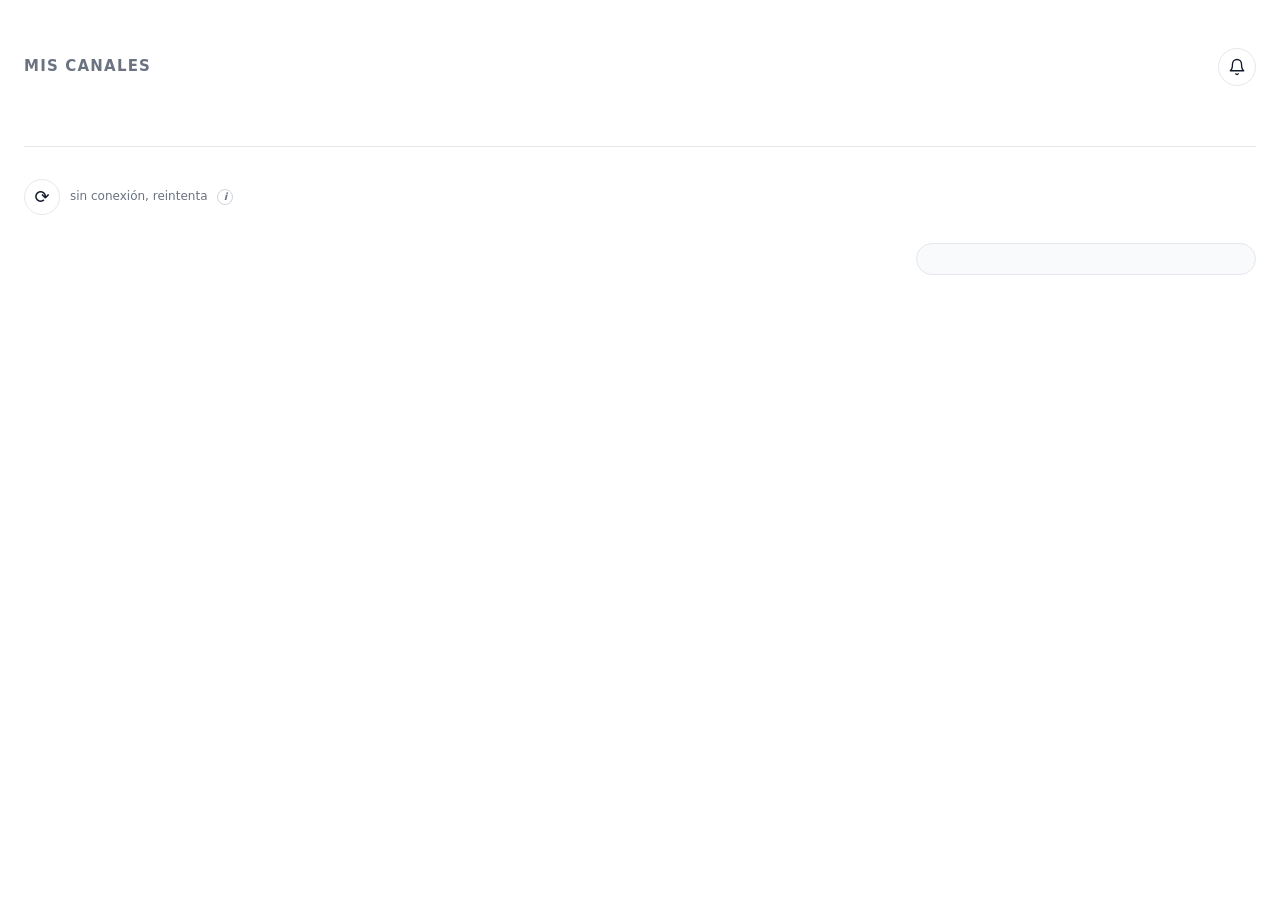
==== index.html @ dbea6546 "Panel: leaderboard sobrio; tablero de tareas, permisos y notificaciones (solo lectura) Co-Authored-B" ====
<!doctype html>
<html lang="es">
<head>
<meta charset="utf-8">
<meta name="viewport" content="width=device-width,initial-scale=1">
<title>Canales</title>
<style>
:root{--tx:#111827;--mu:#6b7280;--li:#e5e7eb;--up:#15803d;--dn:#b91c1c}
*{box-sizing:border-box}
body{margin:0;background:#fff;color:var(--tx);font:16px/1.45 system-ui,-apple-system,"Segoe UI",Roboto,sans-serif;-webkit-font-smoothing:antialiased}
main{max-width:1120px;margin:0 auto;padding:48px 24px 64px}
h1{font-size:15px;font-weight:600;letter-spacing:.08em;text-transform:uppercase;color:var(--mu);margin:0 0 28px}
.tot{display:grid;grid-template-columns:repeat(auto-fit,minmax(150px,1fr));gap:12px 32px;padding-bottom:32px;border-bottom:1px solid var(--li);margin-bottom:40px}
.tot b{display:block;font-size:40px;font-weight:700;letter-spacing:-.02em;line-height:1.1}
.tot span{font-size:13px;color:var(--mu)}
.grid{display:grid;grid-template-columns:repeat(auto-fit,minmax(320px,1fr));gap:24px}
.card{border:1px solid var(--li);border-radius:20px;padding:28px;border-top:4px solid var(--c)}
.head{display:flex;gap:16px;align-items:center;margin-bottom:6px}
.head img{width:64px;height:64px;border-radius:50%;object-fit:cover;background:#f3f4f6;flex:none}
.head h2{margin:0;font-size:20px;line-height:1.2}
.head a{color:var(--mu);font-size:14px;text-decoration:none}.head a:hover{color:var(--c);text-decoration:underline}
.nicho{color:var(--mu);font-size:14px;margin:0 0 22px}
.m{display:grid;grid-template-columns:1fr 1fr;gap:18px 16px}
.m div b{display:block;font-size:30px;font-weight:700;letter-spacing:-.02em;line-height:1.1}
.m div span{font-size:12px;color:var(--mu);text-transform:uppercase;letter-spacing:.05em}
.m small{display:block;font-size:13px;font-weight:600;margin-top:2px}
.up{color:var(--up)}.dn{color:var(--dn)}.eq{color:var(--mu)}
.var{margin-top:20px;padding-top:16px;border-top:1px solid var(--li);display:grid;grid-template-columns:auto 1fr 1fr;gap:6px 14px;font-size:13px;align-items:baseline}
.var i{font-style:normal;color:var(--mu)}.var strong{font-weight:600}
.var .h{color:var(--mu);font-size:11px;text-transform:uppercase;letter-spacing:.05em}
.fe{margin-top:16px;font-size:12px;color:#9ca3af}
footer{margin-top:40px;font-size:13px;color:var(--mu)}
@media(max-width:480px){main{padding:28px 16px}.tot b{font-size:32px}.card{padding:22px}}

main{max-width:1400px}
:root{--ok:#15803d;--bad:#b91c1c;--wa:#b45309;--gris:#f9fafb;--oro:#c9a227;--plata:#9ca3af;--bron:#b87333}
.layout{display:grid;grid-template-columns:minmax(0,1fr) 340px;gap:32px;align-items:start}
.layout .grid{grid-template-columns:repeat(auto-fit,minmax(300px,1fr))}
.lb{position:sticky;top:20px;border:1px solid var(--li);background:var(--gris);border-radius:16px;padding:18px 14px 12px;max-height:calc(100vh - 40px);overflow:auto;font-variant-numeric:tabular-nums}
.lbh{display:flex;align-items:center;gap:8px;margin:0 6px 12px}
.lbh h2{margin:0;font-size:12px;font-weight:600;letter-spacing:.1em;text-transform:uppercase;color:var(--mu)}
.lbh .sp{flex:1}
.rows{display:flex;flex-direction:column}
.r{position:relative;border-top:1px solid var(--li);cursor:pointer;background:transparent;border-radius:10px;opacity:0;animation:ent .35s ease forwards;animation-delay:calc(var(--k)*40ms)}
.r:first-child{border-top-color:transparent}
.r.p1{background:#fff;border:1px solid #e6d9a8;box-shadow:inset 3px 0 0 var(--oro);margin-bottom:2px}
.r.p1+.r{border-top-color:transparent}
.r:focus-visible{outline:2px solid #94a3b8;outline-offset:1px}
.rm{display:grid;grid-template-columns:52px minmax(0,1fr) auto;gap:10px;align-items:center;padding:10px 12px}
.ps{display:flex;align-items:center;gap:5px}
.med{width:22px;height:22px;border-radius:50%;display:grid;place-items:center;font:600 12px/1 system-ui,sans-serif;color:#fff;background:transparent;border:1px solid #d1d5db;color:var(--mu)}
.p1 .med{background:var(--oro);border-color:var(--oro);color:#fff}
.p2 .med{background:var(--plata);border-color:var(--plata);color:#fff}
.p3 .med{background:var(--bron);border-color:var(--bron);color:#fff}
.mv{font-size:10px;line-height:1;white-space:nowrap;font-weight:600}
.mv.up{color:var(--up)}.mv.dn{color:var(--dn)}.mv.eq{color:#9ca3af}.mv.nw{color:#2563eb}
.who{display:flex;gap:10px;align-items:center;min-width:0}
.who img{width:34px;height:34px;border-radius:50%;object-fit:cover;background:#f3f4f6;flex:none;box-shadow:0 0 0 2px #fff,0 0 0 3px var(--c)}
.who div{min-width:0}
.who b{display:block;font-size:14px;font-weight:600;line-height:1.25;white-space:nowrap;overflow:hidden;text-overflow:ellipsis}
.who .tg{font-size:11px;color:var(--mu);margin-top:1px}
.tro{font-size:12px;margin-left:4px;font-weight:400}
.sc{text-align:right}
.sc b{display:block;font-size:20px;font-weight:600;letter-spacing:-.02em;line-height:1.1}
.p1 .sc b{color:#8a6d0b}
.sc small{font-size:10px;color:#9ca3af;text-transform:uppercase;letter-spacing:.06em}
.xp{height:3px;margin:0 12px 10px;border-radius:2px;background:#e5e7eb;overflow:hidden}
.xp u{display:block;height:100%;width:0;border-radius:2px;min-width:2px;background:var(--c);animation:llena .8s ease forwards;animation-delay:calc(var(--k)*40ms + 200ms)}
.st{display:none;padding:2px 12px 12px;border-top:1px solid var(--li);margin:0 0 0}
.r.open .st{display:block}
.st .g{display:flex;justify-content:space-between;font-size:10px;font-weight:600;letter-spacing:.08em;text-transform:uppercase;color:var(--mu);margin:12px 0 2px}
.sr{display:grid;grid-template-columns:minmax(0,1fr) auto;gap:2px 8px;align-items:center;font-size:12px;margin-top:6px}
.sr span{color:#374151;white-space:nowrap;overflow:hidden;text-overflow:ellipsis}
.sr b{font-size:12px;font-weight:600;display:flex;gap:4px;align-items:center}
.sr .sb{grid-column:1/-1;height:3px;border-radius:2px;background:#e5e7eb;overflow:hidden}
.sr .sb u{display:block;height:100%;min-width:2px;border-radius:2px;background:var(--c)}
.sr .vv{grid-column:1/-1;font-size:10px;color:#9ca3af}
@keyframes ent{to{opacity:1}}
@keyframes llena{to{width:var(--w)}}
.i{display:inline-grid;place-items:center;width:16px;height:16px;border-radius:50%;border:1px solid #cbd5e1;color:#6b7280;font:700 10px/1 system-ui,serif;font-style:italic;background:transparent;cursor:pointer;padding:0;vertical-align:middle}
.i:hover{color:#fff;background:#6b7280;border-color:#6b7280}
#pop{position:absolute;z-index:50;max-width:min(300px,calc(100vw - 24px));background:#111827;color:#f3f4f6;font-size:13px;line-height:1.4;padding:10px 12px;border-radius:10px;box-shadow:0 10px 30px rgba(0,0,0,.25);display:none}
@media(prefers-reduced-motion:reduce){.r,.xp u{animation-duration:.01s!important;animation-delay:0s!important}}
@media(max-width:480px){.rm{grid-template-columns:42px minmax(0,1fr) auto;gap:8px;padding:10px}.sc b{font-size:18px}}
/* cabecera, campana y notificaciones */
.top{display:flex;align-items:center;justify-content:space-between;margin:0 0 28px;position:relative}
.top h1{margin:0}
.bell{position:relative;border:1px solid var(--li);background:#fff;border-radius:999px;width:38px;height:38px;cursor:pointer;display:grid;place-items:center;color:var(--tx)}
.bell:hover{border-color:var(--mu)}
.bell svg{width:18px;height:18px}
.bell .n{position:absolute;top:-5px;right:-5px;min-width:18px;height:18px;border-radius:9px;background:var(--mu);color:#fff;font:600 11px/18px system-ui;text-align:center;padding:0 4px}
.bell.crit .n{background:var(--bad)}
.nl{display:none;position:absolute;right:0;top:46px;z-index:40;width:min(440px,calc(100vw - 32px));background:#fff;border:1px solid var(--li);border-radius:14px;box-shadow:0 14px 40px rgba(17,24,39,.14);max-height:70vh;overflow:auto}
.nl.open{display:block}
.nl h3{margin:0;padding:14px 16px 8px;font-size:12px;letter-spacing:.08em;text-transform:uppercase;color:var(--mu);font-weight:600}
.ni{display:grid;grid-template-columns:10px minmax(0,1fr);gap:10px;padding:10px 16px;border-top:1px solid var(--li);font-size:13px}
.ni .d{width:8px;height:8px;border-radius:50%;margin-top:6px;background:#9ca3af}
.ni.critica .d{background:var(--bad)}.ni.aviso .d{background:#d97706}.ni.info .d{background:#9ca3af}
.ni b{font-weight:600}.ni small{display:block;color:var(--mu);font-size:11px;margin-top:2px}
.ni.vacio{color:var(--mu);display:block}
.franja{display:none;align-items:center;gap:10px;margin:-12px 0 24px;padding:9px 14px;border:1px solid #f3c9c9;background:#fdf5f5;border-radius:10px;font-size:13px;color:#7f1d1d;cursor:pointer}
.franja.on{display:flex}
.franja span{white-space:nowrap;overflow:hidden;text-overflow:ellipsis;min-width:0}
/* tablero y permisos */
.sec{margin-top:56px}
.sec h2{font-size:12px;font-weight:600;letter-spacing:.1em;text-transform:uppercase;color:var(--mu);margin:0 0 4px;display:flex;gap:8px;align-items:center}
.sec .sub{font-size:12px;color:#9ca3af;margin:0 0 16px}
.tw{overflow-x:auto;border:1px solid var(--li);border-radius:16px}
table.tb{border-collapse:collapse;width:100%;min-width:560px;font-variant-numeric:tabular-nums}
.tb th,.tb td{padding:11px 12px;text-align:left;vertical-align:top;border-top:1px solid var(--li);font-size:13px}
.tb thead th{border-top:0;font-size:12px;font-weight:600;color:var(--tx);border-bottom:2px solid var(--c,#e5e7eb);background:var(--gris)}
.tb tbody th{font-weight:500;color:#374151;width:24%;background:#fff}
.tb td{width:19%}
.cl{display:flex;gap:7px;align-items:flex-start}
.ic{flex:none;width:18px;height:18px;border-radius:50%;display:grid;place-items:center;font:700 11px/1 system-ui;color:#fff;background:#d1d5db;margin-top:1px}
.s-ok .ic{background:var(--ok)}.s-bad .ic{background:var(--bad)}.s-warn .ic{background:#d97706}
.cl b{display:block;font-size:14px;font-weight:600;line-height:1.3}
.s-na .cl b,.s-sd .cl b{color:#9ca3af;font-weight:500}
.cl small{display:block;font-size:11px;color:var(--mu);line-height:1.3;margin-top:1px}
.pg{display:grid;grid-template-columns:repeat(auto-fit,minmax(270px,1fr));gap:16px}
.pc{border:1px solid var(--li);border-radius:16px;padding:16px 18px;border-top:3px solid var(--c)}
.pc h3{margin:0 0 6px;font-size:15px}
.pi{display:grid;grid-template-columns:96px minmax(0,1fr);gap:8px;padding:8px 0;border-top:1px solid #f1f2f4;font-size:13px;align-items:start}
.pi:first-of-type{border-top:0}
.pi>span{color:var(--mu);font-size:12px;padding-top:1px}
.glob{margin-top:12px;font-size:13px;color:#374151;display:flex;gap:8px;align-items:flex-start}
.fe2{font-size:12px;color:#9ca3af;margin-top:14px}
@media(max-width:480px){.tb th,.tb td{padding:9px 8px}.tb tbody th{font-size:12px}}
@media(max-width:1000px){.layout{grid-template-columns:1fr}.lb{position:static;max-height:none;order:-1}}
.act{display:flex;gap:10px;align-items:center;margin:-8px 0 28px;font-size:12px;color:var(--mu)}
.act button#bt{font:inherit;font-size:18px;line-height:1;border:1px solid var(--li);background:#fff;color:var(--tx);border-radius:999px;width:36px;height:36px;cursor:pointer}.act button#bt.gira{animation:gir 1s linear infinite}@keyframes gir{to{transform:rotate(360deg)}}
.act button:hover{border-color:var(--mu)}.act button:disabled{opacity:.5;cursor:default}
</style>
</head>
<body>
<main>
<div class="top"><h1>Mis canales</h1><button class="bell" id="bell" type="button" aria-label="Notificaciones" aria-expanded="false"><svg viewBox="0 0 24 24" fill="none" stroke="currentColor" stroke-width="1.8" stroke-linecap="round" stroke-linejoin="round"><path d="M18 8a6 6 0 0 0-12 0c0 7-3 9-3 9h18s-3-2-3-9"/><path d="M13.7 21a2 2 0 0 1-3.4 0"/></svg><span class="n" id="bn" hidden></span></button><div class="nl" id="nl"></div></div>
<div class="franja" id="franja" role="button" tabindex="0"></div>
<section class="tot" id="tot"></section>
<div class="act"><button id="bt" type="button" aria-label="Actualizar" title="Actualizar">⟳</button><span id="ed"></span><button class="i" id="inf" type="button" aria-label="Información">i</button></div>
<div class="layout"><section class="grid" id="grid"></section><aside class="lb" id="lb"></aside></div>
<section class="sec" id="tab"></section>
<section class="sec" id="per"></section>
<footer id="pie"></footer>
<div id="pop" role="tooltip"></div>
</main>
<script>
const $=id=>document.getElementById(id);
const N=new Intl.NumberFormat('es-CL');
const fmt=v=>v==null?null:N.format(Math.round(v*10)/10);
const esc=s=>String(s).replace(/[&<>"]/g,c=>({'&':'&amp;','<':'&lt;','>':'&gt;','"':'&quot;'}[c]));
const hora=iso=>{if(!iso)return null;const d=new Date(iso);return isNaN(d)?null:d.toLocaleString('es-CL',{timeZone:'America/Santiago',day:'numeric',month:'short',hour:'2-digit',minute:'2-digit'})};
function delta(v){
  if(!v)return '<span class="eq">–</span>';
  const d=v.delta,c=d>0?'up':d<0?'dn':'eq',a=d>0?'▲':d<0?'▼':'■';
  return `<span class="${c}">${a} ${d>0?'+':''}${fmt(d)}</span>`;
}
function big(v,label,extra){
  if(v==null)return '';
  return `<div><b>${fmt(v)}</b><span>${label}</span>${extra||''}</div>`;
}
function viejo(c){const t=Date.parse(c.medidoEn||c.fechaDatos);if(!t)return '';const d=Math.floor((Date.now()-t)/864e5);return d>=2?` · <span class="dn">hace ${d} días</span>`:''}
function card(c){
  const sub=c.varSubs?.ayer, vv=c.varVistas?.ayer;
  const hayVar=c.varSubs?.ayer||c.varSubs?.sem||c.varVistas?.ayer||c.varVistas?.sem;
  const dias=v=>v&&v.dias>1?` <i>(${v.dias} d)</i>`:'';
  const med=hora(c.medidoEn)||c.fechaDatos;
  return `<article class="card" style="--c:${esc(c.color||'#888')}">
  <div class="head"><img src="${esc(c.avatar)}" alt="" onerror="this.style.visibility='hidden'">
    <div><h2>${esc(c.nombre)}</h2><a href="${esc(c.url||'#')}" target="_blank" rel="noopener">${esc(c.handle||'')}</a></div></div>
  ${c.nicho?`<p class="nicho">${esc(c.nicho)}</p>`:''}
  <div class="m">
    ${big(c.subs,'suscriptores')}
    ${big(c.vistas,'vistas totales')}
    ${big(c.videos,'videos')}
    ${big(c.horas,'horas de visionado')}
    ${big(c.vistas28d,'vistas, 28 días')}
    ${c.vistas48h?big(c.vistas48h,'vistas, 48 h'):''}
  </div>
  ${hayVar?`<div class="var"><span class="h"></span><span class="h">Suscriptores</span><span class="h">Vistas</span>
    ${c.varSubs?.ayer||c.varVistas?.ayer?`<i>vs ayer</i><strong>${delta(c.varSubs?.ayer)}</strong><strong>${delta(c.varVistas?.ayer)}</strong>`:''}
    ${c.varSubs?.sem||c.varVistas?.sem?`<i>vs 7 días</i><strong>${delta(c.varSubs?.sem)}${dias(c.varSubs?.sem)}</strong><strong>${delta(c.varVistas?.sem)}${dias(c.varVistas?.sem)}</strong>`:''}
  </div>`:''}
  ${med?`<div class="fe">Medido: ${esc(med)}${viejo(c)}</div>`:''}
</article>`;
}
const TIP={
 puntaje:'Puntaje = promedio de los % de monetización: suscriptores (meta 1.000), vistas de Shorts en 90 días (meta 10 M) y horas de visionado (meta 4.000). Cada criterio tiene tope 100 %.',
 ritmo:'Ritmo = promedio de lo avanzado en la última semana: suscriptores nuevos, vistas nuevas y videos publicados, frente a la meta semanal de cada canal. No entra al puntaje; de él sale el ganador de la semana.',
 flecha:'Flecha: puestos que subió (▲) o bajó (▼) frente al cierre de ayer (última medición antes de las 00:00, hora de Chile). "–" = se mantuvo; "nuevo" = ayer aún no puntuaba.',
 est:'Estimado: el canal tiene menos de 90 días, así que se usan sus vistas totales como vistas de 90 días.',
 trofeo:'Ganador de la semana: el canal con mejor ritmo.'
};
const pf=v=>v==null?'–':(Math.round(v*10)/10).toLocaleString('es-CL')+' %';
const pn=v=>v==null?'–':(Math.round(v*100)/100).toLocaleString('es-CL',{minimumFractionDigits:2,maximumFractionDigits:2});
const ib=k=>`<button class="i" type="button" data-tip="${k}" aria-label="Información">i</button>`;
function mv(c){
  if(!c||c.estado==='sin-datos')return '<span class="mv eq">–</span>';
  if(c.estado==='nuevo')return '<span class="mv nw">nuevo</span>';
  if(c.estado==='igual'||!c.puestos)return '<span class="mv eq">–</span>';
  const up=c.estado==='sube';
  return `<span class="mv ${up?'up':'dn'}">${up?'▲':'▼'}${c.puestos}</span>`;
}
function stats(t){
  const g=(id,tit,r)=>`<div class="g"><span>${tit}</span><span>${r&&r.puntaje!=null?pf(r.puntaje)+' · '+r.n+'/'+r.total:''}</span></div>`+t.criterios.filter(x=>x.grupo===id).map(x=>`<div class="sr"><span>${esc(x.nombre)}</span><b>${x.pct==null?'–':pf(x.pct)}${x.estimado?ib('est'):''}</b><div class="sb"><u style="width:${x.pct||0}%"></u></div>${x.valor!=null?`<div class="vv">${fmt(x.valor)} / ${fmt(x.meta)} ${esc(x.unidad||'')}</div>`:''}</div>`).join('');
  return `<div class="st">${g('monetizacion','Monetización',{puntaje:t.puntaje,n:t.n,total:t.total})}${g('ritmo','Ritmo semanal',t.ritmo)}</div>`;
}
const POS_KEY='panel.posiciones';
function leaderboard(p){
  let prev={};try{prev=JSON.parse(localStorage.getItem(POS_KEY)||'{}')}catch(e){}
  const gan=p.ganadorSemana&&p.ganadorSemana.slug;
  const filas=p.tabla.map((t,k)=>{
    return `<div class="r p${t.posicion}" style="--c:${esc(t.color)};--k:${k};--w:${Math.min(100,Math.max(1.5,t.puntaje||0))}%" tabindex="0" role="button" aria-expanded="false">
    <div class="rm"><div class="ps"><span class="med">${t.posicion}</span>${mv(t.cambio24h)}</div>
    <div class="who"><img src="${esc(t.avatar)}" alt="" onerror="this.style.visibility='hidden'"><div><b>${esc(t.nombre)}${gan===t.slug?'<span class="tro" title="Ganador de la semana">🏆</span>':''}</b><div class="tg">ritmo ${pf(t.ritmo&&t.ritmo.puntaje)}</div></div></div>
    <div class="sc"><b>${pn(t.puntaje)}</b><small>puntaje</small></div></div>
    <div class="xp"><u></u></div>${stats(t)}</div>`;}).join('');
  try{localStorage.setItem(POS_KEY,JSON.stringify(Object.fromEntries(p.tabla.map(t=>[t.slug,t.posicion]))))}catch(e){}
  return `<div class="lbh"><h2>Clasificación</h2><span class="sp"></span>${ib('puntaje')}${ib('ritmo')}${ib('flecha')}</div><div class="rows">${filas}</div>`;
}
/* ---------- tablero, permisos y notificaciones (solo lectura) ---------- */
const IC={ok:'✓',bad:'✗',warn:'●',na:'–',sd:'–'};
const cel=c=>!c?'<div class="cl s-sd"><span class="ic">–</span><div><b>sin dato</b></div></div>':`<div class="cl s-${c.estado}"><span class="ic">${IC[c.estado]||'–'}</span><div><b>${esc(c.texto)}</b>${c.detalle?`<small>${esc(c.detalle)}</small>`:''}</div></div>`;
function antig(t){const m=Math.round((Date.now()-Date.parse(t.generadoEn))/60000);if(!(m>=0))return '';return m<90?`hace ${m} min`:`hace ${Math.floor(m/60)} h`}
function tablero(t){
  if(!t)return ['',''];
  t.tareas.forEach(x=>{TIP['t_'+x.id]=x.ayuda});
  const stale=(Date.now()-Date.parse(t.generadoEn))>6*36e5;
  const pie=`<div class="fe2">Tablero calculado ${antig(t)} (${esc(hora(t.generadoEn)||'')})${stale?' · <span class="dn">puede estar desactualizado: el PC no lo ha renovado</span>':''}. Semana objetivo: hasta el domingo ${esc(t.semana.hasta.slice(8)+'-'+t.semana.hasta.slice(5,7))}.</div>`;
  const tb=`<h2>Tareas por canal</h2><p class="sub">Solo lectura. Semana objetivo hasta el domingo ${esc(t.semana.hasta.slice(8)+'-'+t.semana.hasta.slice(5,7))}.</p><div class="tw"><table class="tb"><thead><tr><th></th>${t.canales.map(c=>`<th style="--c:${esc(c.color)}">${esc(c.nombre)}</th>`).join('')}</tr></thead><tbody>${t.tareas.map(x=>`<tr><th>${esc(x.nombre)} ${ib('t_'+x.id)}</th>${t.canales.map(c=>`<td>${cel(x.celdas[c.slug])}</td>`).join('')}</tr>`).join('')}</tbody></table></div>`;
  const ROT={token:'Token YouTube',scopes:'Permisos API',telefono:'Teléfono',auditoria:'Auditoría API',repo:'Repo GitHub',nube:'Render en nube',ultima:'Última corrida'};
  const cards=t.permisos.filas.map(f=>{const c=t.canales.find(x=>x.slug===f.slug)||{};return `<article class="pc" style="--c:${esc(c.color||'#888')}"><h3>${esc(c.nombre||f.slug)}</h3>${Object.keys(ROT).map(k=>`<div class="pi"><span>${ROT[k]}</span>${cel(f.items[k])}</div>`).join('')}</article>`}).join('');
  const g=t.permisos.globales.ytApiKey;
  const pm=`<h2>Permisos y salud</h2><p class="sub">Solo estados y fechas; nunca se muestran valores de tokens.</p><div class="pg">${cards}</div><div class="glob"><b>Clave YT_API_KEY del panel</b>${cel(g)}</div>${pie}`;
  return [tb,pm];
}
function campana(t){
  const bell=$('bell'),bn=$('bn'),nl=$('nl'),fr=$('franja');
  const ns=(t&&t.notificaciones)||[];
  const crit=ns.filter(n=>n.severidad==='critica');
  bn.hidden=!ns.length;bn.textContent=ns.length;bell.classList.toggle('crit',crit.length>0);
  const lim=n=>n.limiteTxt?`<small>hasta ${esc(n.limiteTxt)}</small>`:'';
  nl.innerHTML=`<h3>Requiere tu mano (${ns.length})</h3>`+(ns.length?ns.map(n=>`<div class="ni ${n.severidad}"><span class="d"></span><div><b>${esc(n.canal)}:</b> ${esc(n.texto)}${lim(n)}</div></div>`).join(''):'<div class="ni vacio">Nada pendiente.</div>');
  if(crit.length){fr.classList.add('on');fr.innerHTML=`<b>${crit.length} crítica${crit.length>1?'s':''}</b><span>${esc(crit[0].canal)}: ${esc(crit[0].texto)}</span>`}else fr.classList.remove('on');
}
let proximaMs=null,medidoMs=null,INFO='';
const hm=d=>d.toLocaleTimeString('es-CL',{timeZone:'America/Santiago',hour:'2-digit',minute:'2-digit'});
let msg='',ultHash=null,ultCambio=null;
function reloj(){
  const m=medidoMs?Math.max(0,Math.round((Date.now()-medidoMs)/60000)):null;
  const d=m==null?'':'datos de hace '+(m<60?m+' min':Math.floor(m/60)+' h '+(m%60)+' min');
  $('ed').textContent=[msg,d].filter(Boolean).join(' · ');
}
async function cargar(){
  const bt=$('bt');bt.disabled=true;bt.classList.add('gira');msg='actualizando…';reloj();
  const ini=Date.now();
  try{
    const j=u=>fetch(u+'?t='+Date.now(),{cache:'no-store'}).then(x=>{if(!x.ok)throw new Error(u+' '+x.status);return x.json()});
    const [r,p,a,tab]=await Promise.all([j('data/resumen.json'),j('data/puntajes.json').catch(()=>null),j('data/adelantamientos.json').catch(()=>null),j('data/tablero.json').catch(()=>null)]);
    const h=(tab&&tab.generadoEn||'')+(r.generadoEn||'')+'|'+(p&&p.generadoEn||'')+'|'+((r.actualizacion||{}).medidoEn||'');
    const igual=ultHash===h;
    const t=r.totales;
    $('tot').innerHTML=[[t.subs,'suscriptores'],[t.vistas,'vistas'],[t.videos,'videos'],[t.canales,'canales']].map(([v,l])=>`<div><b>${fmt(v)}</b><span>${l}</span></div>`).join('');
    const orden=p?p.tabla.map(x=>x.slug):[];
    const cs=[...r.canales].sort((x,y)=>{const i=orden.indexOf(x.slug),j2=orden.indexOf(y.slug);return (i<0?99:i)-(j2<0?99:j2)});
    $('grid').innerHTML=cs.map(card).join('');
    $('lb').innerHTML=p?leaderboard(p):'<div class="lbh"><h2>Clasificación</h2></div>';
    const [h1,h2]=tablero(tab);$('tab').innerHTML=h1;$('per').innerHTML=h2;campana(tab);
    const ac=r.actualizacion||{};
    medidoMs=Date.parse(ac.medidoEn||r.generadoEn)||null;proximaMs=Date.parse(ac.proxima||'')||null;
    if(!igual||ultCambio==null)ultCambio=new Date();
    msg=ultHash==null?'actualizado '+hm(new Date()):igual?'sin cambios desde '+hm(ultCambio):'actualizado '+hm(new Date());
    ultHash=h;
    INFO='Los datos se miden cada hora (desde el PC de Santiago y, si está apagado, desde la nube) y la página solo se republica cuando cambian los números. GitHub Pages guarda copias hasta ~10 min, así que un cambio recién publicado puede tardar en verse. ⟳ vuelve a pedir el último dato publicado. Publicado: '+(hora(r.generadoEn)||'')+(proximaMs?'. Próxima medición ≈ '+hm(new Date(proximaMs)):'')+(ac.error?'. La última consulta a la API falló: se muestra lo último conocido.':'');
  }catch(e){msg='sin conexión, reintenta';}
  reloj();
  setTimeout(()=>{bt.disabled=false;bt.classList.remove('gira')},Math.max(0,700-(Date.now()-ini)));
}
const pop=$('pop');
function abre(b,txt){pop.textContent=txt;pop.style.display='block';const r=b.getBoundingClientRect(),w=pop.offsetWidth;pop.style.left=Math.max(8,Math.min(innerWidth-w-8,r.left+scrollX-w/2+8))+'px';pop.style.top=(r.bottom+scrollY+8)+'px';pop._b=b}
document.addEventListener('click',e=>{
  const bl=e.target.closest('#bell,#franja');
  if(bl){const o=$('nl').classList.toggle('open');$('bell').setAttribute('aria-expanded',o);pop.style.display='none';return}
  if(!e.target.closest('#nl')){$('nl').classList.remove('open');$('bell').setAttribute('aria-expanded','false')}
  const b=e.target.closest('.i');
  if(b){e.stopPropagation();e.preventDefault();if(pop.style.display==='block'&&pop._b===b){pop.style.display='none';return}abre(b,b.id==='inf'?INFO:TIP[b.dataset.tip]||'');return}
  pop.style.display='none';
  const r=e.target.closest('.r');if(r){const o=r.classList.toggle('open');r.setAttribute('aria-expanded',o)}
});
document.addEventListener('keydown',e=>{if(e.key==='Escape'){pop.style.display='none';$('nl').classList.remove('open')}if((e.key==='Enter')&&e.target.id==='franja'){e.target.click()}if((e.key==='Enter'||e.key===' ')&&e.target.classList&&e.target.classList.contains('r')){e.preventDefault();e.target.click()}});
$('bt').onclick=cargar;setInterval(reloj,30000);setInterval(()=>{if(!document.hidden)cargar()},300000);cargar();
</script>
</body>
</html>
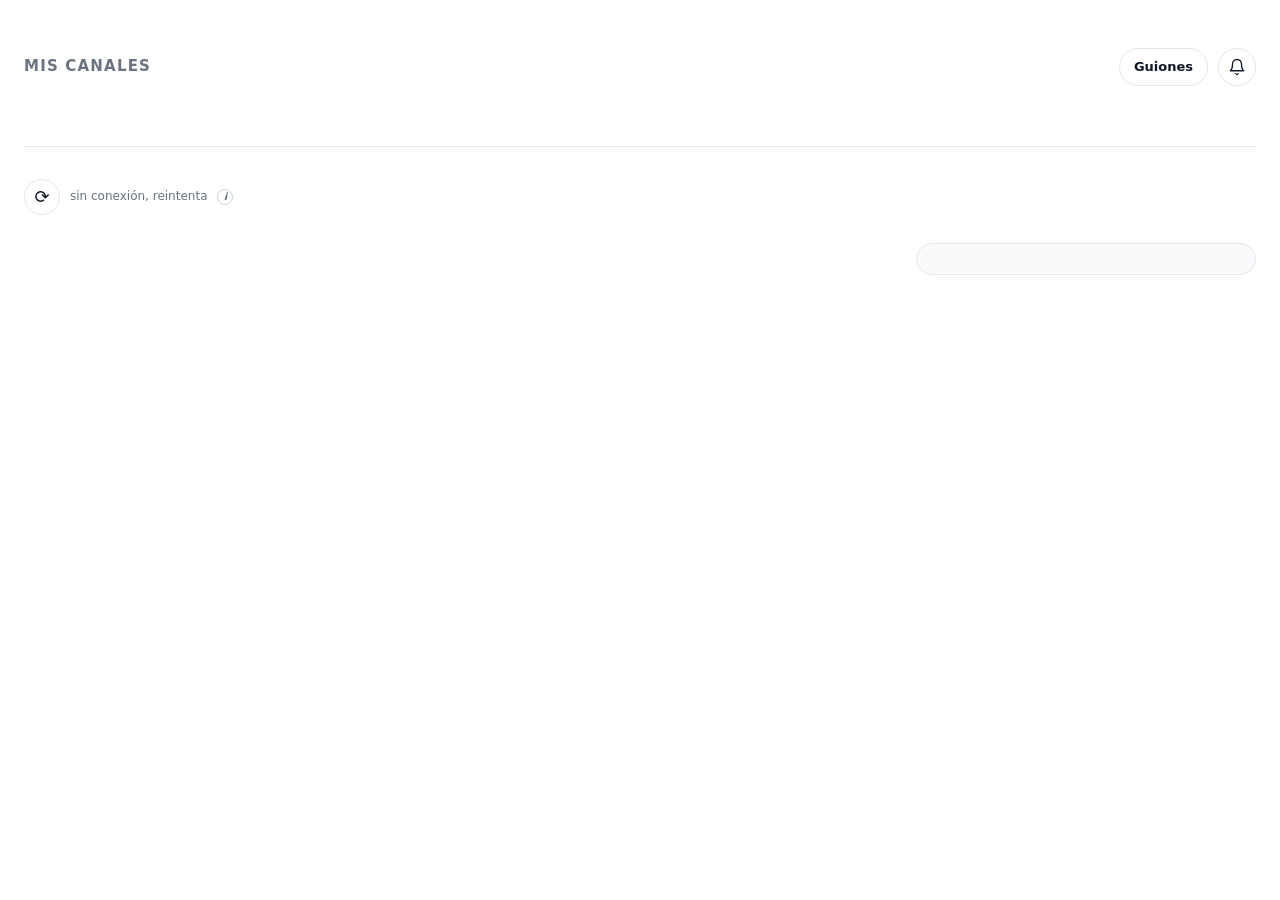
==== commit 2b49e260: "Panel: trabajo de agentes en el tablero y página de guiones legibles - tablero: cada celda ámbar/roj" ====
--- a/index.html
+++ b/index.html
@@ -109,7 +109,8 @@
 table.tb{border-collapse:collapse;width:100%;min-width:560px;font-variant-numeric:tabular-nums}
 .tb th,.tb td{padding:11px 12px;text-align:left;vertical-align:top;border-top:1px solid var(--li);font-size:13px}
 .tb thead th{border-top:0;font-size:12px;font-weight:600;color:var(--tx);border-bottom:2px solid var(--c,#e5e7eb);background:var(--gris)}
-.tb tbody th{font-weight:500;color:#374151;width:24%;background:#fff}
+.tb tbody th{font-weight:500;color:#374151;width:24%;background:#fff;position:sticky;left:0;z-index:1;box-shadow:1px 0 0 var(--li)}
+.tb thead th:first-child{position:sticky;left:0;z-index:2}
 .tb td{width:19%}
 .cl{display:flex;gap:7px;align-items:flex-start}
 .ic{flex:none;width:18px;height:18px;border-radius:50%;display:grid;place-items:center;font:700 11px/1 system-ui;color:#fff;background:#d1d5db;margin-top:1px}
@@ -127,6 +128,19 @@
 .fe2{font-size:12px;color:#9ca3af;margin-top:14px}
 @media(max-width:480px){.tb th,.tb td{padding:9px 8px}.tb tbody th{font-size:12px}}
 @media(max-width:1000px){.layout{grid-template-columns:1fr}.lb{position:static;max-height:none;order:-1}}
+.tr{margin-top:6px;font-size:11px;line-height:1.3;border-radius:8px;padding:4px 7px;display:block}
+.tr small{display:block;color:inherit;opacity:.85;margin-top:1px;font-size:11px}
+.tr i{font-style:normal;opacity:.75}
+.tr.on{background:#eff6ff;color:#1d4ed8;border:1px solid #bfdbfe}
+.tr.sin{background:#f3f4f6;color:#6b7280;border:1px solid #e5e7eb}
+.ft{border:1px solid var(--li);border-radius:14px;padding:12px 14px;margin:0 0 20px;background:#f8fafc;font-size:13px}
+.ft.off{color:var(--mu);background:#fff}
+.ft>b{display:block;font-size:12px;letter-spacing:.08em;text-transform:uppercase;color:var(--mu);margin-bottom:6px}
+.fi{display:grid;grid-template-columns:auto minmax(0,1fr) auto;gap:2px 10px;padding:6px 0 6px 10px;border-top:1px solid #eef0f3;border-left:3px solid var(--c,#ccc);margin-top:6px}
+.fc{font-weight:600}.fq{color:#374151}.fa{color:var(--mu);font-size:12px;text-align:right}
+.fi small{grid-column:1/-1;color:var(--mu);font-size:12px}
+@media(max-width:560px){.fi{grid-template-columns:1fr}.fa{text-align:left}}
+.gl{border:1px solid var(--li);background:#fff;border-radius:999px;padding:0 14px;height:38px;display:grid;place-items:center;font-size:13px;font-weight:600;color:var(--tx);text-decoration:none;margin-left:auto;margin-right:10px}.gl:hover{border-color:var(--mu)}
 .act{display:flex;gap:10px;align-items:center;margin:-8px 0 28px;font-size:12px;color:var(--mu)}
 .act button#bt{font:inherit;font-size:18px;line-height:1;border:1px solid var(--li);background:#fff;color:var(--tx);border-radius:999px;width:36px;height:36px;cursor:pointer}.act button#bt.gira{animation:gir 1s linear infinite}@keyframes gir{to{transform:rotate(360deg)}}
 .act button:hover{border-color:var(--mu)}.act button:disabled{opacity:.5;cursor:default}
@@ -134,7 +148,7 @@
 </head>
 <body>
 <main>
-<div class="top"><h1>Mis canales</h1><button class="bell" id="bell" type="button" aria-label="Notificaciones" aria-expanded="false"><svg viewBox="0 0 24 24" fill="none" stroke="currentColor" stroke-width="1.8" stroke-linecap="round" stroke-linejoin="round"><path d="M18 8a6 6 0 0 0-12 0c0 7-3 9-3 9h18s-3-2-3-9"/><path d="M13.7 21a2 2 0 0 1-3.4 0"/></svg><span class="n" id="bn" hidden></span></button><div class="nl" id="nl"></div></div>
+<div class="top"><h1>Mis canales</h1><a class="gl" href="guiones.html">Guiones</a><button class="bell" id="bell" type="button" aria-label="Notificaciones" aria-expanded="false"><svg viewBox="0 0 24 24" fill="none" stroke="currentColor" stroke-width="1.8" stroke-linecap="round" stroke-linejoin="round"><path d="M18 8a6 6 0 0 0-12 0c0 7-3 9-3 9h18s-3-2-3-9"/><path d="M13.7 21a2 2 0 0 1-3.4 0"/></svg><span class="n" id="bn" hidden></span></button><div class="nl" id="nl"></div></div>
 <div class="franja" id="franja" role="button" tabindex="0"></div>
 <section class="tot" id="tot"></section>
 <div class="act"><button id="bt" type="button" aria-label="Actualizar" title="Actualizar">⟳</button><span id="ed"></span><button class="i" id="inf" type="button" aria-label="Información">i</button></div>
@@ -147,6 +161,7 @@
 <script>
 const $=id=>document.getElementById(id);
 const N=new Intl.NumberFormat('es-CL');
+const hm=d=>d.toLocaleTimeString('es-CL',{timeZone:'America/Santiago',hour:'2-digit',minute:'2-digit'});
 const fmt=v=>v==null?null:N.format(Math.round(v*10)/10);
 const esc=s=>String(s).replace(/[&<>"]/g,c=>({'&':'&amp;','<':'&lt;','>':'&gt;','"':'&quot;'}[c]));
 const hora=iso=>{if(!iso)return null;const d=new Date(iso);return isNaN(d)?null:d.toLocaleString('es-CL',{timeZone:'America/Santiago',day:'numeric',month:'short',hour:'2-digit',minute:'2-digit'})};
@@ -220,6 +235,8 @@
 }
 /* ---------- tablero, permisos y notificaciones (solo lectura) ---------- */
 const IC={ok:'✓',bad:'✗',warn:'●',na:'–',sd:'–'};
+const dsd=iso=>{if(!iso)return '';const d=new Date(iso);if(isNaN(d))return '';const h=hm(d),f=x=>x.toLocaleDateString('en-CA',{timeZone:'America/Santiago'});return f(d)===f(new Date())?'desde '+h:'desde '+d.toLocaleDateString('es-CL',{timeZone:'America/Santiago',day:'2-digit',month:'2-digit'})+' '+h};
+const tag=(c,disp)=>{if(!c||(c.estado!=='warn'&&c.estado!=='bad')||!disp)return '';const w=c.trabajo;if(!w||!w.asignado)return `<div class="tr sin">⏸ sin asignar${w&&w.detalle?`<small>${esc(w.detalle)}</small>`:''}</div>`;return `<div class="tr on">🔧 en trabajo · ${esc(w.agente)}${w.desde?` <i>${esc(dsd(w.desde))}</i>`:''}<small>${esc(w.detalle)}</small></div>`};
 const cel=c=>!c?'<div class="cl s-sd"><span class="ic">–</span><div><b>sin dato</b></div></div>':`<div class="cl s-${c.estado}"><span class="ic">${IC[c.estado]||'–'}</span><div><b>${esc(c.texto)}</b>${c.detalle?`<small>${esc(c.detalle)}</small>`:''}</div></div>`;
 function antig(t){const m=Math.round((Date.now()-Date.parse(t.generadoEn))/60000);if(!(m>=0))return '';return m<90?`hace ${m} min`:`hace ${Math.floor(m/60)} h`}
 function tablero(t){
@@ -227,11 +244,16 @@
   t.tareas.forEach(x=>{TIP['t_'+x.id]=x.ayuda});
   const stale=(Date.now()-Date.parse(t.generadoEn))>6*36e5;
   const pie=`<div class="fe2">Tablero calculado ${antig(t)} (${esc(hora(t.generadoEn)||'')})${stale?' · <span class="dn">puede estar desactualizado: el PC no lo ha renovado</span>':''}. Semana objetivo: hasta el domingo ${esc(t.semana.hasta.slice(8)+'-'+t.semana.hasta.slice(5,7))}.</div>`;
-  const tb=`<h2>Tareas por canal</h2><p class="sub">Solo lectura. Semana objetivo hasta el domingo ${esc(t.semana.hasta.slice(8)+'-'+t.semana.hasta.slice(5,7))}.</p><div class="tw"><table class="tb"><thead><tr><th></th>${t.canales.map(c=>`<th style="--c:${esc(c.color)}">${esc(c.nombre)}</th>`).join('')}</tr></thead><tbody>${t.tareas.map(x=>`<tr><th>${esc(x.nombre)} ${ib('t_'+x.id)}</th>${t.canales.map(c=>`<td>${cel(x.celdas[c.slug])}</td>`).join('')}</tr>`).join('')}</tbody></table></div>`;
+  const tw=t.trabajo||{disponible:false,items:[]},disp=!!tw.disponible;
+  const cn=Object.fromEntries(t.canales.map(c=>[c.slug,c]));const tn=Object.fromEntries(t.tareas.map(x=>[x.id,x.nombre]));
+  const its=tw.items.filter(w=>w.asignado);
+  const ft=!disp?`<div class="ft off">Trabajo de agentes: sin información de agentes${tw.actualizado?` (último dato ${esc(hora(tw.actualizado)||'')})`:''}.</div>`:`<div class="ft"><b>En trabajo ahora</b>${its.length?its.map(w=>{const c=cn[w.canal]||{nombre:w.canal,color:'#888'};return `<div class="fi" style="--c:${esc(c.color)}"><span class="fc">${esc(c.nombre)}</span><span class="fq">${esc(w.tareas.map(i=>tn[i]||i).join(' · '))}</span><span class="fa">${esc(w.agente)}${w.desde?` · ${esc(dsd(w.desde))}`:''}</span><small>${esc(w.detalle)}</small></div>`}).join(''):'<div class="fi">nadie asignado</div>'}</div>`;
+  const tb=`${ft}<h2>Tareas por canal</h2><p class="sub">Solo lectura. Semana objetivo hasta el domingo ${esc(t.semana.hasta.slice(8)+'-'+t.semana.hasta.slice(5,7))}.</p><div class="tw"><table class="tb"><thead><tr><th></th>${t.canales.map(c=>`<th style="--c:${esc(c.color)}">${esc(c.nombre)}</th>`).join('')}</tr></thead><tbody>${t.tareas.map(x=>`<tr><th>${esc(x.nombre)} ${ib('t_'+x.id)}</th>${t.canales.map(c=>`<td>${cel(x.celdas[c.slug])}${tag(x.celdas[c.slug],disp)}</td>`).join('')}</tr>`).join('')}</tbody></table></div>`;
   const ROT={token:'Token YouTube',scopes:'Permisos API',telefono:'Teléfono',auditoria:'Auditoría API',repo:'Repo GitHub',nube:'Render en nube',ultima:'Última corrida'};
-  const cards=t.permisos.filas.map(f=>{const c=t.canales.find(x=>x.slug===f.slug)||{};return `<article class="pc" style="--c:${esc(c.color||'#888')}"><h3>${esc(c.nombre||f.slug)}</h3>${Object.keys(ROT).map(k=>`<div class="pi"><span>${ROT[k]}</span>${cel(f.items[k])}</div>`).join('')}</article>`}).join('');
+  const AY={token:'Estado del token OAuth de YouTube del canal: fecha de vencimiento (caduca a los 7 días mientras la API no esté auditada). Entender Chile lo guarda como secreto en GitHub.',scopes:'Qué puede hacer el token: subir, comentarios y analytics.',telefono:'Verificación por teléfono del canal (habilita miniaturas personalizadas y más cupo de subida).',auditoria:'Auditoría de la API de YouTube: si está aprobada, los tokens dejan de caducar.',repo:'Si el repo del canal está en GitHub y es público (necesario para Actions gratis).',nube:'Si el canal puede renderizar/producir en GitHub Actions.',ultima:'Última corrida de la producción del canal (o de sus métricas si no tiene nube diaria).'};
+  Object.keys(AY).forEach(k=>{TIP['p_'+k]=AY[k]});
   const g=t.permisos.globales.ytApiKey;
-  const pm=`<h2>Permisos y salud</h2><p class="sub">Solo estados y fechas; nunca se muestran valores de tokens.</p><div class="pg">${cards}</div><div class="glob"><b>Clave YT_API_KEY del panel</b>${cel(g)}</div>${pie}`;
+  const pm=`<h2>Permisos y salud</h2><p class="sub">Solo estados y fechas; nunca se muestran valores de tokens.</p><div class="tw"><table class="tb"><thead><tr><th></th>${t.canales.map(c=>`<th style="--c:${esc(c.color)}">${esc(c.nombre)}</th>`).join('')}</tr></thead><tbody>${Object.keys(ROT).map(k=>`<tr><th>${ROT[k]} ${ib('p_'+k)}</th>${t.canales.map(c=>{const f=t.permisos.filas.find(x=>x.slug===c.slug);return `<td>${cel(f&&f.items[k])}</td>`}).join('')}</tr>`).join('')}<tr><th>Clave del panel (YT_API_KEY)</th><td colspan="${t.canales.length}">${cel(g)}</td></tr></tbody></table></div>${pie}`;
   return [tb,pm];
 }
 function campana(t){
@@ -244,7 +266,6 @@
   if(crit.length){fr.classList.add('on');fr.innerHTML=`<b>${crit.length} crítica${crit.length>1?'s':''}</b><span>${esc(crit[0].canal)}: ${esc(crit[0].texto)}</span>`}else fr.classList.remove('on');
 }
 let proximaMs=null,medidoMs=null,INFO='';
-const hm=d=>d.toLocaleTimeString('es-CL',{timeZone:'America/Santiago',hour:'2-digit',minute:'2-digit'});
 let msg='',ultHash=null,ultCambio=null;
 function reloj(){
   const m=medidoMs?Math.max(0,Math.round((Date.now()-medidoMs)/60000)):null;
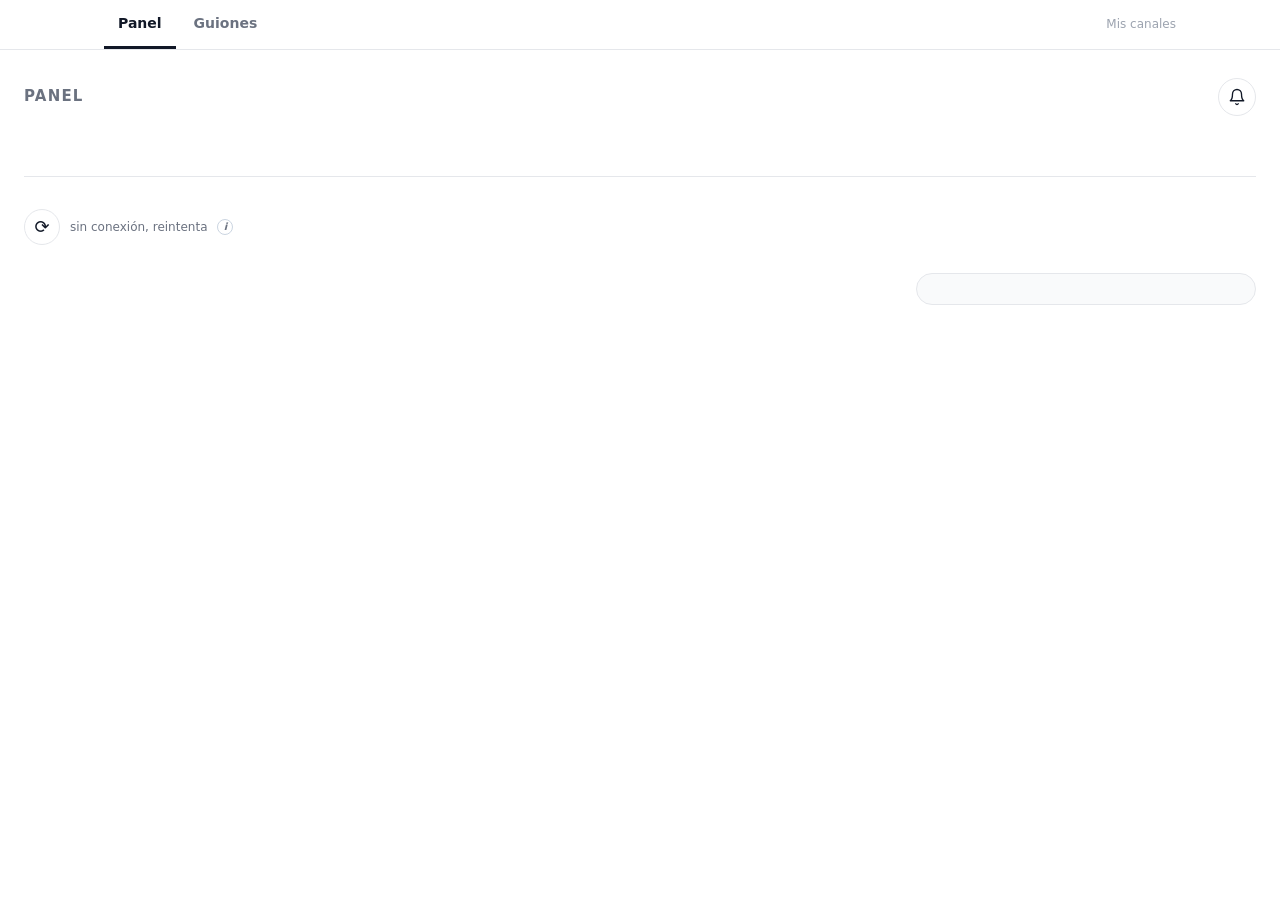
==== commit 9f095f05: "Panel: tarjetas con 4 métricas (me gusta y comentarios totales), horas válidas para monetizar (solo " ====
--- a/index.html
+++ b/index.html
@@ -140,15 +140,44 @@
 .fc{font-weight:600}.fq{color:#374151}.fa{color:var(--mu);font-size:12px;text-align:right}
 .fi small{grid-column:1/-1;color:var(--mu);font-size:12px}
 @media(max-width:560px){.fi{grid-template-columns:1fr}.fa{text-align:left}}
-.gl{border:1px solid var(--li);background:#fff;border-radius:999px;padding:0 14px;height:38px;display:grid;place-items:center;font-size:13px;font-weight:600;color:var(--tx);text-decoration:none;margin-left:auto;margin-right:10px}.gl:hover{border-color:var(--mu)}
+.nav{position:sticky;top:0;z-index:30;background:#fffe;backdrop-filter:blur(8px);border-bottom:1px solid var(--li)}
+.nav div{max-width:1120px;margin:0 auto;padding:0 24px;display:flex;gap:4px;align-items:center}
+.nav a{padding:13px 14px;font-size:14px;font-weight:600;color:var(--mu);text-decoration:none;border-bottom:3px solid transparent}
+.nav a:hover{color:var(--tx)}.nav a.on{color:var(--tx);border-bottom-color:var(--tx)}
+.nav span{margin-left:auto;font-size:12px;color:#9ca3af}
+main{padding-top:28px!important}
+.m{gap:20px 16px}.m div span{display:flex;gap:5px;align-items:center}
+.hv{margin-top:20px;font-size:13px;color:#374151}.hv b{font-weight:700}.hv .xp{margin:6px 0 0}.hv .na{color:#9ca3af}
+.card .xp u{animation:none;width:var(--w)}
+.cf{display:flex;flex-wrap:wrap;gap:8px;align-items:center;margin-top:18px}
+.ub{border:1px solid;border-radius:999px;padding:4px 11px;font:600 12px/1.2 system-ui;cursor:pointer;background:#fff}
+.ub.crit{color:#b91c1c;border-color:#fca5a5;background:#fef2f2}.ub.avi{color:#b45309;border-color:#fcd34d;background:#fffbeb}
+.ok0{font-size:12px;color:#9ca3af}
+.gb{margin-left:auto;border:1px solid var(--li);border-radius:999px;padding:4px 12px;font-size:12px;font-weight:600;color:var(--tx);text-decoration:none}.gb:hover{border-color:var(--mu)}
+.ul{display:none;margin-top:10px;font-size:12px;border-top:1px solid var(--li)}.ul.on{display:block}
+.ul div{padding:6px 0;border-bottom:1px solid #f1f2f4}.ul small{display:block;color:var(--mu)}
+.vm{border:0;background:none;color:var(--mu);font:inherit;font-size:12px;cursor:pointer;padding:0;margin-top:16px;text-decoration:underline}
+.vm:hover{color:var(--tx)}
+.var{display:none}.var.on{display:grid}
+.wk{border:0;background:none;cursor:pointer;font-size:15px;line-height:1;padding:2px 3px;margin-top:4px;border-radius:6px;display:inline-block}
+.wk:hover{background:#eff6ff}
+.wk.on{animation:giro 4s linear infinite}.wk.sin{filter:grayscale(1);opacity:.7}
+@keyframes giro{to{transform:rotate(360deg)}}
+@media(prefers-reduced-motion:reduce){.wk.on{animation:pulso 2.4s ease-in-out infinite}}
+@keyframes pulso{50%{opacity:.35}}
+#pop{white-space:pre-line}
+.ft summary{cursor:pointer;list-style:none;font-weight:600;color:#1d4ed8}.ft summary::-webkit-details-marker{display:none}
+.ft summary::after{content:' ▾';color:var(--mu)}.ft[open] summary::after{content:' ▴'}
+
 .act{display:flex;gap:10px;align-items:center;margin:-8px 0 28px;font-size:12px;color:var(--mu)}
 .act button#bt{font:inherit;font-size:18px;line-height:1;border:1px solid var(--li);background:#fff;color:var(--tx);border-radius:999px;width:36px;height:36px;cursor:pointer}.act button#bt.gira{animation:gir 1s linear infinite}@keyframes gir{to{transform:rotate(360deg)}}
 .act button:hover{border-color:var(--mu)}.act button:disabled{opacity:.5;cursor:default}
 </style>
 </head>
 <body>
+<nav class="nav"><div><a class="on" href="./" aria-current="page">Panel</a><a href="guiones.html">Guiones</a><span>Mis canales</span></div></nav>
 <main>
-<div class="top"><h1>Mis canales</h1><a class="gl" href="guiones.html">Guiones</a><button class="bell" id="bell" type="button" aria-label="Notificaciones" aria-expanded="false"><svg viewBox="0 0 24 24" fill="none" stroke="currentColor" stroke-width="1.8" stroke-linecap="round" stroke-linejoin="round"><path d="M18 8a6 6 0 0 0-12 0c0 7-3 9-3 9h18s-3-2-3-9"/><path d="M13.7 21a2 2 0 0 1-3.4 0"/></svg><span class="n" id="bn" hidden></span></button><div class="nl" id="nl"></div></div>
+<div class="top"><h1>Panel</h1><button class="bell" id="bell" type="button" aria-label="Notificaciones" aria-expanded="false"><svg viewBox="0 0 24 24" fill="none" stroke="currentColor" stroke-width="1.8" stroke-linecap="round" stroke-linejoin="round"><path d="M18 8a6 6 0 0 0-12 0c0 7-3 9-3 9h18s-3-2-3-9"/><path d="M13.7 21a2 2 0 0 1-3.4 0"/></svg><span class="n" id="bn" hidden></span></button><div class="nl" id="nl"></div></div>
 <div class="franja" id="franja" role="button" tabindex="0"></div>
 <section class="tot" id="tot"></section>
 <div class="act"><button id="bt" type="button" aria-label="Actualizar" title="Actualizar">⟳</button><span id="ed"></span><button class="i" id="inf" type="button" aria-label="Información">i</button></div>
@@ -170,29 +199,46 @@
   const d=v.delta,c=d>0?'up':d<0?'dn':'eq',a=d>0?'▲':d<0?'▼':'■';
   return `<span class="${c}">${a} ${d>0?'+':''}${fmt(d)}</span>`;
 }
-function big(v,label,extra){
-  if(v==null)return '';
-  return `<div><b>${fmt(v)}</b><span>${label}</span>${extra||''}</div>`;
+function big(v,label,tip){
+  return `<div><b>${v==null?'–':fmt(v)}</b><span>${label} ${ib(tip)}</span></div>`;
 }
 function viejo(c){const t=Date.parse(c.medidoEn||c.fechaDatos);if(!t)return '';const d=Math.floor((Date.now()-t)/864e5);return d>=2?` · <span class="dn">hace ${d} días</span>`:''}
+let TAB=null;
+const VK='panel.versus';
+const versusAbierto=()=>{try{return localStorage.getItem(VK)==='1'}catch(e){return false}};
+function urg(slug){
+  const ns=((TAB&&TAB.notificaciones)||[]).filter(n=>n.slug===slug);
+  if(!ns.length)return '<span class="ok0">✓ al día</span>';
+  const crit=ns.some(n=>n.severidad==='critica');
+  return `<button class="ub ${crit?'crit':'avi'}" type="button" data-u="${esc(slug)}" aria-expanded="false">● ${ns.length} urgencia${ns.length>1?'s':''}</button>`;
+}
+function urgLista(slug){
+  const ns=((TAB&&TAB.notificaciones)||[]).filter(n=>n.slug===slug);
+  return ns.length?`<div class="ul" id="ul-${esc(slug)}">${ns.map(n=>`<div>${n.severidad==='critica'?'🔴':'🟠'} ${esc(n.texto)}${n.limiteTxt?`<small>hasta ${esc(n.limiteTxt)}</small>`:''}</div>`).join('')}</div>`:'';
+}
 function card(c){
-  const sub=c.varSubs?.ayer, vv=c.varVistas?.ayer;
-  const hayVar=c.varSubs?.ayer||c.varSubs?.sem||c.varVistas?.ayer||c.varVistas?.sem;
   const dias=v=>v&&v.dias>1?` <i>(${v.dias} d)</i>`:'';
   const med=hora(c.medidoEn)||c.fechaDatos;
+  const hayVar=c.varSubs?.ayer||c.varSubs?.sem||c.varVistas?.ayer||c.varVistas?.sem;
+  const ab=versusAbierto();
+  const hv=c.horasValidas;
+  const hvTxt=hv==null?`<div class="hv"><span>Horas válidas para monetizar:</span> <b class="na">sin dato</b> ${ib('hv_na')}</div>`:
+   `<div class="hv"><span>Horas válidas para monetizar:</span> <b>${fmt(hv)} / 4.000</b>${c.horasValidasFuente==='estimado'?' <i>(est.)</i>':''} ${ib(c.horasValidasFuente==='estimado'?'hv_est':'hv')}<div class="xp" style="--w:${Math.min(100,Math.max(0.8,hv/40))}%"><u></u></div></div>`;
   return `<article class="card" style="--c:${esc(c.color||'#888')}">
   <div class="head"><img src="${esc(c.avatar)}" alt="" onerror="this.style.visibility='hidden'">
     <div><h2>${esc(c.nombre)}</h2><a href="${esc(c.url||'#')}" target="_blank" rel="noopener">${esc(c.handle||'')}</a></div></div>
   ${c.nicho?`<p class="nicho">${esc(c.nicho)}</p>`:''}
   <div class="m">
-    ${big(c.subs,'suscriptores')}
-    ${big(c.vistas,'vistas totales')}
-    ${big(c.videos,'videos')}
-    ${big(c.horas,'horas de visionado')}
-    ${big(c.vistas28d,'vistas, 28 días')}
-    ${c.vistas48h?big(c.vistas48h,'vistas, 48 h'):''}
+    ${big(c.subs,'Suscriptores','m_subs')}
+    ${big(c.vistas,'Vistas totales','m_vistas')}
+    ${big(c.likes,'Me gusta totales','m_likes')}
+    ${big(c.comentarios,'Comentarios totales','m_com')}
   </div>
-  ${hayVar?`<div class="var"><span class="h"></span><span class="h">Suscriptores</span><span class="h">Vistas</span>
+  ${hvTxt}
+  <div class="cf">${urg(c.slug)}<a class="gb" href="guiones.html#${esc(c.slug)}">Guiones</a></div>
+  ${urgLista(c.slug)}
+  ${hayVar?`<button class="vm" type="button" aria-expanded="${ab}">${ab?'ocultar variaciones':'ver más: variaciones'}</button>
+  <div class="var${ab?' on':''}"><span class="h"></span><span class="h">Suscriptores</span><span class="h">Vistas</span>
     ${c.varSubs?.ayer||c.varVistas?.ayer?`<i>vs ayer</i><strong>${delta(c.varSubs?.ayer)}</strong><strong>${delta(c.varVistas?.ayer)}</strong>`:''}
     ${c.varSubs?.sem||c.varVistas?.sem?`<i>vs 7 días</i><strong>${delta(c.varSubs?.sem)}${dias(c.varSubs?.sem)}</strong><strong>${delta(c.varVistas?.sem)}${dias(c.varVistas?.sem)}</strong>`:''}
   </div>`:''}
@@ -200,7 +246,14 @@
 </article>`;
 }
 const TIP={
- puntaje:'Puntaje = promedio de los % de monetización: suscriptores (meta 1.000), vistas de Shorts en 90 días (meta 10 M) y horas de visionado (meta 4.000). Cada criterio tiene tope 100 %.',
+ m_subs:'Suscriptores: personas que siguen el canal ahora mismo.',
+ m_vistas:'Vistas totales: todas las reproducciones de todos los videos y Shorts del canal desde su creación.',
+ m_likes:'Me gusta totales: suma de los me gusta de todos los videos y Shorts públicos del canal.',
+ m_com:'Comentarios totales: suma de los comentarios de todos los videos y Shorts públicos del canal.',
+ hv:'Horas válidas para monetizar: horas vistas en los últimos 12 meses solo de videos LARGOS públicos (los Shorts no cuentan). YouTube pide 4.000 para entrar al programa de socios. Medido con YouTube Analytics.',
+ hv_est:'Horas válidas para monetizar (estimadas): horas de videos largos de los últimos 12 meses calculadas por el repo del canal como vistas × duración × 40 % de retención. YouTube pide 4.000.',
+ hv_na:'Sin dato: este canal aún no tiene acceso a YouTube Analytics, así que no se pueden medir las horas de videos largos (las 4.000 h no cuentan Shorts).',
+ puntaje:'Puntaje = promedio de los % de monetización: suscriptores (meta 1.000), vistas de Shorts en 90 días (meta 10 M) y horas válidas para monetizar (solo videos largos, 12 meses; meta 4.000). Cada criterio tiene tope 100 %.',
  ritmo:'Ritmo = promedio de lo avanzado en la última semana: suscriptores nuevos, vistas nuevas y videos publicados, frente a la meta semanal de cada canal. No entra al puntaje; de él sale el ganador de la semana.',
  flecha:'Flecha: puestos que subió (▲) o bajó (▼) frente al cierre de ayer (última medición antes de las 00:00, hora de Chile). "–" = se mantuvo; "nuevo" = ayer aún no puntuaba.',
  est:'Estimado: el canal tiene menos de 90 días, así que se usan sus vistas totales como vistas de 90 días.',
@@ -236,18 +289,22 @@
 /* ---------- tablero, permisos y notificaciones (solo lectura) ---------- */
 const IC={ok:'✓',bad:'✗',warn:'●',na:'–',sd:'–'};
 const dsd=iso=>{if(!iso)return '';const d=new Date(iso);if(isNaN(d))return '';const h=hm(d),f=x=>x.toLocaleDateString('en-CA',{timeZone:'America/Santiago'});return f(d)===f(new Date())?'desde '+h:'desde '+d.toLocaleDateString('es-CL',{timeZone:'America/Santiago',day:'2-digit',month:'2-digit'})+' '+h};
-const tag=(c,disp)=>{if(!c||(c.estado!=='warn'&&c.estado!=='bad')||!disp)return '';const w=c.trabajo;if(!w||!w.asignado)return `<div class="tr sin">⏸ sin asignar${w&&w.detalle?`<small>${esc(w.detalle)}</small>`:''}</div>`;return `<div class="tr on">🔧 en trabajo · ${esc(w.agente)}${w.desde?` <i>${esc(dsd(w.desde))}</i>`:''}<small>${esc(w.detalle)}</small></div>`};
+let WN=0;
+const tag=(c,disp)=>{if(!c||(c.estado!=='warn'&&c.estado!=='bad')||!disp)return '';const w=c.trabajo;const k='w_'+(WN++);
+ if(!w||!w.asignado){TIP[k]='Sin asignar'+(w&&w.detalle?'\n'+w.detalle:'');return `<div><button class="wk sin" type="button" data-tip="${k}" aria-label="Sin asignar">⏸</button></div>`}
+ TIP[k]=`Agente: ${w.agente}${w.desde?'\n'+dsd(w.desde):''}\n${w.detalle||''}`;return `<div><button class="wk on" type="button" data-tip="${k}" aria-label="En trabajo">🔧</button></div>`};
 const cel=c=>!c?'<div class="cl s-sd"><span class="ic">–</span><div><b>sin dato</b></div></div>':`<div class="cl s-${c.estado}"><span class="ic">${IC[c.estado]||'–'}</span><div><b>${esc(c.texto)}</b>${c.detalle?`<small>${esc(c.detalle)}</small>`:''}</div></div>`;
 function antig(t){const m=Math.round((Date.now()-Date.parse(t.generadoEn))/60000);if(!(m>=0))return '';return m<90?`hace ${m} min`:`hace ${Math.floor(m/60)} h`}
 function tablero(t){
   if(!t)return ['',''];
+  WN=0;
   t.tareas.forEach(x=>{TIP['t_'+x.id]=x.ayuda});
   const stale=(Date.now()-Date.parse(t.generadoEn))>6*36e5;
   const pie=`<div class="fe2">Tablero calculado ${antig(t)} (${esc(hora(t.generadoEn)||'')})${stale?' · <span class="dn">puede estar desactualizado: el PC no lo ha renovado</span>':''}. Semana objetivo: hasta el domingo ${esc(t.semana.hasta.slice(8)+'-'+t.semana.hasta.slice(5,7))}.</div>`;
   const tw=t.trabajo||{disponible:false,items:[]},disp=!!tw.disponible;
   const cn=Object.fromEntries(t.canales.map(c=>[c.slug,c]));const tn=Object.fromEntries(t.tareas.map(x=>[x.id,x.nombre]));
   const its=tw.items.filter(w=>w.asignado);
-  const ft=!disp?`<div class="ft off">Trabajo de agentes: sin información de agentes${tw.actualizado?` (último dato ${esc(hora(tw.actualizado)||'')})`:''}.</div>`:`<div class="ft"><b>En trabajo ahora</b>${its.length?its.map(w=>{const c=cn[w.canal]||{nombre:w.canal,color:'#888'};return `<div class="fi" style="--c:${esc(c.color)}"><span class="fc">${esc(c.nombre)}</span><span class="fq">${esc(w.tareas.map(i=>tn[i]||i).join(' · '))}</span><span class="fa">${esc(w.agente)}${w.desde?` · ${esc(dsd(w.desde))}`:''}</span><small>${esc(w.detalle)}</small></div>`}).join(''):'<div class="fi">nadie asignado</div>'}</div>`;
+  const ft=!disp?`<div class="ft off">Trabajo de agentes: sin información de agentes${tw.actualizado?` (último dato ${esc(hora(tw.actualizado)||'')})`:''}.</div>`:`<details class="ft"${FT_OPEN?' open':''}><summary>🔧 ${its.length} trabajo${its.length===1?'':'s'} en curso</summary>${its.length?its.map(w=>{const c=cn[w.canal]||{nombre:w.canal,color:'#888'};return `<div class="fi" style="--c:${esc(c.color)}"><span class="fc">${esc(c.nombre)}</span><span class="fq">${esc(w.tareas.map(i=>tn[i]||i).join(' · '))}</span><span class="fa">${esc(w.agente)}${w.desde?` · ${esc(dsd(w.desde))}`:''}</span><small>${esc(w.detalle)}</small></div>`}).join(''):'<div class="fi">nadie asignado</div>'}</details>`;
   const tb=`${ft}<h2>Tareas por canal</h2><p class="sub">Solo lectura. Semana objetivo hasta el domingo ${esc(t.semana.hasta.slice(8)+'-'+t.semana.hasta.slice(5,7))}.</p><div class="tw"><table class="tb"><thead><tr><th></th>${t.canales.map(c=>`<th style="--c:${esc(c.color)}">${esc(c.nombre)}</th>`).join('')}</tr></thead><tbody>${t.tareas.map(x=>`<tr><th>${esc(x.nombre)} ${ib('t_'+x.id)}</th>${t.canales.map(c=>`<td>${cel(x.celdas[c.slug])}${tag(x.celdas[c.slug],disp)}</td>`).join('')}</tr>`).join('')}</tbody></table></div>`;
   const ROT={token:'Token YouTube',scopes:'Permisos API',telefono:'Teléfono',auditoria:'Auditoría API',repo:'Repo GitHub',nube:'Render en nube',ultima:'Última corrida'};
   const AY={token:'Estado del token OAuth de YouTube del canal: fecha de vencimiento (caduca a los 7 días mientras la API no esté auditada). Entender Chile lo guarda como secreto en GitHub.',scopes:'Qué puede hacer el token: subir, comentarios y analytics.',telefono:'Verificación por teléfono del canal (habilita miniaturas personalizadas y más cupo de subida).',auditoria:'Auditoría de la API de YouTube: si está aprobada, los tokens dejan de caducar.',repo:'Si el repo del canal está en GitHub y es público (necesario para Actions gratis).',nube:'Si el canal puede renderizar/producir en GitHub Actions.',ultima:'Última corrida de la producción del canal (o de sus métricas si no tiene nube diaria).'};
@@ -265,6 +322,7 @@
   nl.innerHTML=`<h3>Requiere tu mano (${ns.length})</h3>`+(ns.length?ns.map(n=>`<div class="ni ${n.severidad}"><span class="d"></span><div><b>${esc(n.canal)}:</b> ${esc(n.texto)}${lim(n)}</div></div>`).join(''):'<div class="ni vacio">Nada pendiente.</div>');
   if(crit.length){fr.classList.add('on');fr.innerHTML=`<b>${crit.length} crítica${crit.length>1?'s':''}</b><span>${esc(crit[0].canal)}: ${esc(crit[0].texto)}</span>`}else fr.classList.remove('on');
 }
+let FT_OPEN=false;
 let proximaMs=null,medidoMs=null,INFO='';
 let msg='',ultHash=null,ultCambio=null;
 function reloj(){
@@ -284,7 +342,7 @@
     $('tot').innerHTML=[[t.subs,'suscriptores'],[t.vistas,'vistas'],[t.videos,'videos'],[t.canales,'canales']].map(([v,l])=>`<div><b>${fmt(v)}</b><span>${l}</span></div>`).join('');
     const orden=p?p.tabla.map(x=>x.slug):[];
     const cs=[...r.canales].sort((x,y)=>{const i=orden.indexOf(x.slug),j2=orden.indexOf(y.slug);return (i<0?99:i)-(j2<0?99:j2)});
-    $('grid').innerHTML=cs.map(card).join('');
+    TAB=tab;$('grid').innerHTML=cs.map(card).join('');
     $('lb').innerHTML=p?leaderboard(p):'<div class="lbh"><h2>Clasificación</h2></div>';
     const [h1,h2]=tablero(tab);$('tab').innerHTML=h1;$('per').innerHTML=h2;campana(tab);
     const ac=r.actualizacion||{};
@@ -303,7 +361,12 @@
   const bl=e.target.closest('#bell,#franja');
   if(bl){const o=$('nl').classList.toggle('open');$('bell').setAttribute('aria-expanded',o);pop.style.display='none';return}
   if(!e.target.closest('#nl')){$('nl').classList.remove('open');$('bell').setAttribute('aria-expanded','false')}
-  const b=e.target.closest('.i');
+  const ub=e.target.closest('.ub');
+  if(ub){const l=document.getElementById('ul-'+ub.dataset.u);if(l){const o=l.classList.toggle('on');ub.setAttribute('aria-expanded',o)}pop.style.display='none';return}
+  const vm=e.target.closest('.vm');
+  if(vm){const v=vm.nextElementSibling,o=v.classList.toggle('on');vm.textContent=o?'ocultar variaciones':'ver más: variaciones';vm.setAttribute('aria-expanded',o);try{localStorage.setItem(VK,o?'1':'0')}catch(x){}return}
+  const sm=e.target.closest('.ft summary');if(sm){setTimeout(()=>{FT_OPEN=!!document.querySelector('.ft[open]')},0);return}
+  const b=e.target.closest('.i,.wk');
   if(b){e.stopPropagation();e.preventDefault();if(pop.style.display==='block'&&pop._b===b){pop.style.display='none';return}abre(b,b.id==='inf'?INFO:TIP[b.dataset.tip]||'');return}
   pop.style.display='none';
   const r=e.target.closest('.r');if(r){const o=r.classList.toggle('open');r.setAttribute('aria-expanded',o)}
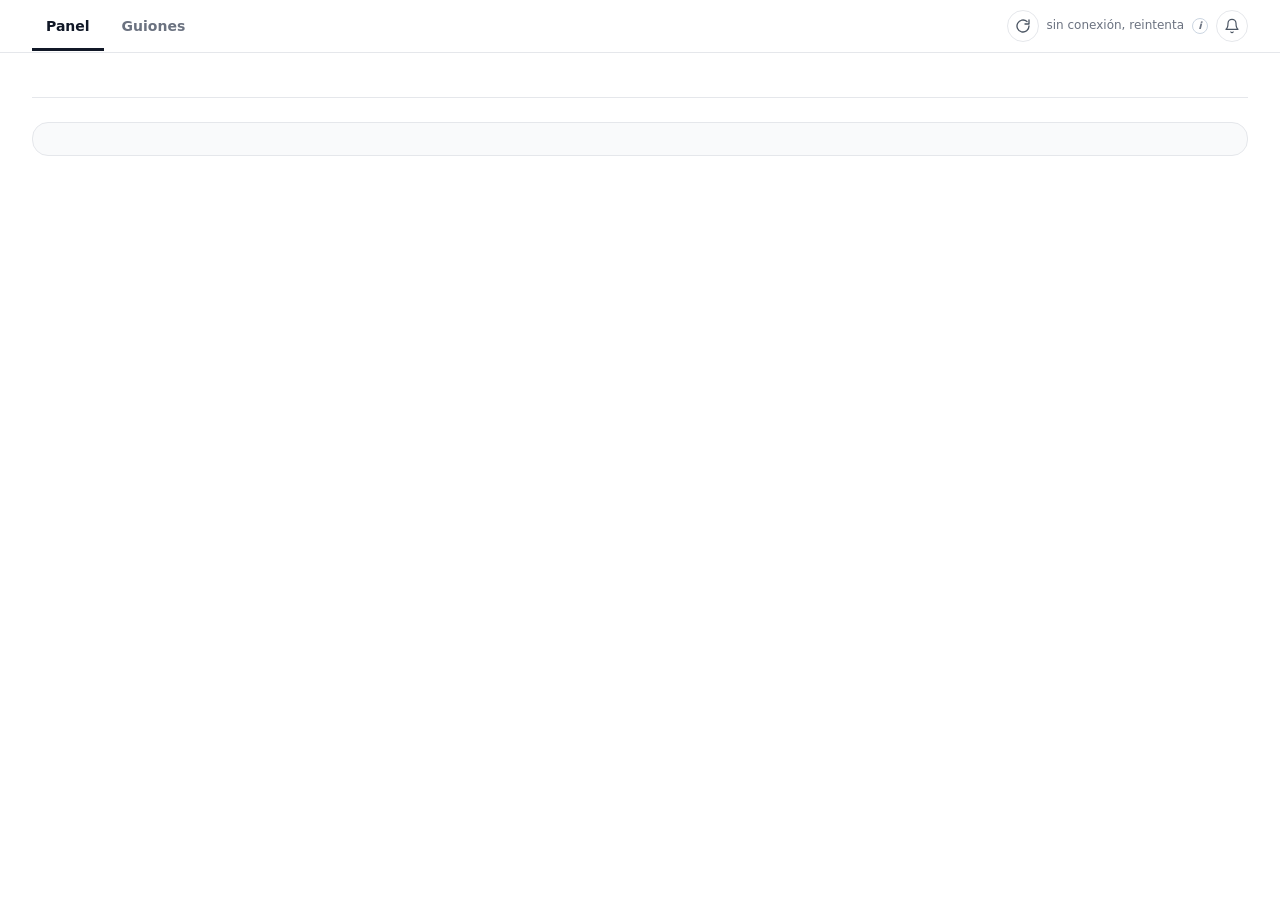
==== commit 977f10ec: "Panel: rediseño UX/UI (clasificación en franja, rejilla de 4 tarjetas, métricas 2x2, videos alineado" ====
--- a/index.html
+++ b/index.html
@@ -4,67 +4,33 @@
 <meta charset="utf-8">
 <meta name="viewport" content="width=device-width,initial-scale=1">
 <title>Canales</title>
+<link rel="stylesheet" href="guiones.css">
 <style>
 :root{--tx:#111827;--mu:#6b7280;--li:#e5e7eb;--up:#15803d;--dn:#b91c1c}
 *{box-sizing:border-box}
 body{margin:0;background:#fff;color:var(--tx);font:16px/1.45 system-ui,-apple-system,"Segoe UI",Roboto,sans-serif;-webkit-font-smoothing:antialiased}
-main{max-width:1120px;margin:0 auto;padding:48px 24px 64px}
-h1{font-size:15px;font-weight:600;letter-spacing:.08em;text-transform:uppercase;color:var(--mu);margin:0 0 28px}
-.tot{display:grid;grid-template-columns:repeat(auto-fit,minmax(150px,1fr));gap:12px 32px;padding-bottom:32px;border-bottom:1px solid var(--li);margin-bottom:40px}
-.tot b{display:block;font-size:40px;font-weight:700;letter-spacing:-.02em;line-height:1.1}
-.tot span{font-size:13px;color:var(--mu)}
-.grid{display:grid;grid-template-columns:repeat(auto-fit,minmax(320px,1fr));gap:24px}
-.card{border:1px solid var(--li);border-radius:20px;padding:28px;border-top:4px solid var(--c)}
-.head{display:flex;gap:16px;align-items:center;margin-bottom:6px}
-.head img{width:64px;height:64px;border-radius:50%;object-fit:cover;background:#f3f4f6;flex:none}
-.head h2{margin:0;font-size:20px;line-height:1.2}
-.head a{color:var(--mu);font-size:14px;text-decoration:none}.head a:hover{color:var(--c);text-decoration:underline}
-.nicho{color:var(--mu);font-size:14px;margin:0 0 22px}
-.m{display:grid;grid-template-columns:1fr 1fr;gap:18px 16px}
-.m div b{display:block;font-size:30px;font-weight:700;letter-spacing:-.02em;line-height:1.1}
-.m div span{font-size:12px;color:var(--mu);text-transform:uppercase;letter-spacing:.05em}
-.m small{display:block;font-size:13px;font-weight:600;margin-top:2px}
 .up{color:var(--up)}.dn{color:var(--dn)}.eq{color:var(--mu)}
-.var{margin-top:20px;padding-top:16px;border-top:1px solid var(--li);display:grid;grid-template-columns:auto 1fr 1fr;gap:6px 14px;font-size:13px;align-items:baseline}
-.var i{font-style:normal;color:var(--mu)}.var strong{font-weight:600}
-.var .h{color:var(--mu);font-size:11px;text-transform:uppercase;letter-spacing:.05em}
-.fe{margin-top:16px;font-size:12px;color:#9ca3af}
 footer{margin-top:40px;font-size:13px;color:var(--mu)}
-@media(max-width:480px){main{padding:28px 16px}.tot b{font-size:32px}.card{padding:22px}}
 
-main{max-width:1400px}
 :root{--ok:#15803d;--bad:#b91c1c;--wa:#b45309;--gris:#f9fafb;--oro:#c9a227;--plata:#9ca3af;--bron:#b87333}
-.layout{display:grid;grid-template-columns:minmax(0,1fr) 340px;gap:32px;align-items:start}
-.layout .grid{grid-template-columns:repeat(auto-fit,minmax(300px,1fr))}
-.lb{position:sticky;top:20px;border:1px solid var(--li);background:var(--gris);border-radius:16px;padding:18px 14px 12px;max-height:calc(100vh - 40px);overflow:auto;font-variant-numeric:tabular-nums}
-.lbh{display:flex;align-items:center;gap:8px;margin:0 6px 12px}
-.lbh h2{margin:0;font-size:12px;font-weight:600;letter-spacing:.1em;text-transform:uppercase;color:var(--mu)}
-.lbh .sp{flex:1}
-.rows{display:flex;flex-direction:column}
 .r{position:relative;border-top:1px solid var(--li);cursor:pointer;background:transparent;border-radius:10px;opacity:0;animation:ent .35s ease forwards;animation-delay:calc(var(--k)*40ms)}
 .r:first-child{border-top-color:transparent}
 .r.p1{background:#fff;border:1px solid #e6d9a8;box-shadow:inset 3px 0 0 var(--oro);margin-bottom:2px}
 .r.p1+.r{border-top-color:transparent}
 .r:focus-visible{outline:2px solid #94a3b8;outline-offset:1px}
-.rm{display:grid;grid-template-columns:52px minmax(0,1fr) auto;gap:10px;align-items:center;padding:10px 12px}
 .ps{display:flex;align-items:center;gap:5px}
 .med{width:22px;height:22px;border-radius:50%;display:grid;place-items:center;font:600 12px/1 system-ui,sans-serif;color:#fff;background:transparent;border:1px solid #d1d5db;color:var(--mu)}
 .p1 .med{background:var(--oro);border-color:var(--oro);color:#fff}
 .p2 .med{background:var(--plata);border-color:var(--plata);color:#fff}
 .p3 .med{background:var(--bron);border-color:var(--bron);color:#fff}
 .mv{font-size:10px;line-height:1;white-space:nowrap;font-weight:600}
-.mv.up{color:var(--up)}.mv.dn{color:var(--dn)}.mv.eq{color:#9ca3af}.mv.nw{color:#2563eb}
+.mv.up{color:var(--up)}.mv.dn{color:var(--dn)}.mv.eq{color:#6b7280}.mv.nw{color:#2563eb}
 .who{display:flex;gap:10px;align-items:center;min-width:0}
 .who img{width:34px;height:34px;border-radius:50%;object-fit:cover;background:#f3f4f6;flex:none;box-shadow:0 0 0 2px #fff,0 0 0 3px var(--c)}
 .who div{min-width:0}
 .who b{display:block;font-size:14px;font-weight:600;line-height:1.25;white-space:nowrap;overflow:hidden;text-overflow:ellipsis}
 .who .tg{font-size:11px;color:var(--mu);margin-top:1px}
 .tro{font-size:12px;margin-left:4px;font-weight:400}
-.sc{text-align:right}
-.sc b{display:block;font-size:20px;font-weight:600;letter-spacing:-.02em;line-height:1.1}
-.p1 .sc b{color:#8a6d0b}
-.sc small{font-size:10px;color:#9ca3af;text-transform:uppercase;letter-spacing:.06em}
-.xp{height:3px;margin:0 12px 10px;border-radius:2px;background:#e5e7eb;overflow:hidden}
 .xp u{display:block;height:100%;width:0;border-radius:2px;min-width:2px;background:var(--c);animation:llena .8s ease forwards;animation-delay:calc(var(--k)*40ms + 200ms)}
 .st{display:none;padding:2px 12px 12px;border-top:1px solid var(--li);margin:0 0 0}
 .r.open .st{display:block}
@@ -74,17 +40,12 @@
 .sr b{font-size:12px;font-weight:600;display:flex;gap:4px;align-items:center}
 .sr .sb{grid-column:1/-1;height:3px;border-radius:2px;background:#e5e7eb;overflow:hidden}
 .sr .sb u{display:block;height:100%;min-width:2px;border-radius:2px;background:var(--c)}
-.sr .vv{grid-column:1/-1;font-size:10px;color:#9ca3af}
+.sr .vv{grid-column:1/-1;font-size:10px;color:#6b7280}
 @keyframes ent{to{opacity:1}}
 @keyframes llena{to{width:var(--w)}}
-.i{display:inline-grid;place-items:center;width:16px;height:16px;border-radius:50%;border:1px solid #cbd5e1;color:#6b7280;font:700 10px/1 system-ui,serif;font-style:italic;background:transparent;cursor:pointer;padding:0;vertical-align:middle}
-.i:hover{color:#fff;background:#6b7280;border-color:#6b7280}
 #pop{position:absolute;z-index:50;max-width:min(300px,calc(100vw - 24px));background:#111827;color:#f3f4f6;font-size:13px;line-height:1.4;padding:10px 12px;border-radius:10px;box-shadow:0 10px 30px rgba(0,0,0,.25);display:none}
 @media(prefers-reduced-motion:reduce){.r,.xp u{animation-duration:.01s!important;animation-delay:0s!important}}
-@media(max-width:480px){.rm{grid-template-columns:42px minmax(0,1fr) auto;gap:8px;padding:10px}.sc b{font-size:18px}}
 /* cabecera, campana y notificaciones */
-.top{display:flex;align-items:center;justify-content:space-between;margin:0 0 28px;position:relative}
-.top h1{margin:0}
 .bell{position:relative;border:1px solid var(--li);background:#fff;border-radius:999px;width:38px;height:38px;cursor:pointer;display:grid;place-items:center;color:var(--tx)}
 .bell:hover{border-color:var(--mu)}
 .bell svg{width:18px;height:18px}
@@ -104,7 +65,7 @@
 /* tablero y permisos */
 .sec{margin-top:56px}
 .sec h2{font-size:12px;font-weight:600;letter-spacing:.1em;text-transform:uppercase;color:var(--mu);margin:0 0 4px;display:flex;gap:8px;align-items:center}
-.sec .sub{font-size:12px;color:#9ca3af;margin:0 0 16px}
+.sec .sub{font-size:12px;color:#6b7280;margin:0 0 16px}
 .tw{overflow-x:auto;border:1px solid var(--li);border-radius:16px}
 table.tb{border-collapse:collapse;width:100%;min-width:560px;font-variant-numeric:tabular-nums}
 .tb th,.tb td{padding:11px 12px;text-align:left;vertical-align:top;border-top:1px solid var(--li);font-size:13px}
@@ -116,7 +77,7 @@
 .ic{flex:none;width:18px;height:18px;border-radius:50%;display:grid;place-items:center;font:700 11px/1 system-ui;color:#fff;background:#d1d5db;margin-top:1px}
 .s-ok .ic{background:var(--ok)}.s-bad .ic{background:var(--bad)}.s-warn .ic{background:#d97706}
 .cl b{display:block;font-size:14px;font-weight:600;line-height:1.3}
-.s-na .cl b,.s-sd .cl b{color:#9ca3af;font-weight:500}
+.s-na .cl b,.s-sd .cl b{color:#6b7280;font-weight:500}
 .cl small{display:block;font-size:11px;color:var(--mu);line-height:1.3;margin-top:1px}
 .pg{display:grid;grid-template-columns:repeat(auto-fit,minmax(270px,1fr));gap:16px}
 .pc{border:1px solid var(--li);border-radius:16px;padding:16px 18px;border-top:3px solid var(--c)}
@@ -125,68 +86,183 @@
 .pi:first-of-type{border-top:0}
 .pi>span{color:var(--mu);font-size:12px;padding-top:1px}
 .glob{margin-top:12px;font-size:13px;color:#374151;display:flex;gap:8px;align-items:flex-start}
-.fe2{font-size:12px;color:#9ca3af;margin-top:14px}
 @media(max-width:480px){.tb th,.tb td{padding:9px 8px}.tb tbody th{font-size:12px}}
-@media(max-width:1000px){.layout{grid-template-columns:1fr}.lb{position:static;max-height:none;order:-1}}
 .tr{margin-top:6px;font-size:11px;line-height:1.3;border-radius:8px;padding:4px 7px;display:block}
 .tr small{display:block;color:inherit;opacity:.85;margin-top:1px;font-size:11px}
 .tr i{font-style:normal;opacity:.75}
 .tr.on{background:#eff6ff;color:#1d4ed8;border:1px solid #bfdbfe}
 .tr.sin{background:#f3f4f6;color:#6b7280;border:1px solid #e5e7eb}
-.ft{border:1px solid var(--li);border-radius:14px;padding:12px 14px;margin:0 0 20px;background:#f8fafc;font-size:13px}
-.ft.off{color:var(--mu);background:#fff}
-.ft>b{display:block;font-size:12px;letter-spacing:.08em;text-transform:uppercase;color:var(--mu);margin-bottom:6px}
-.fi{display:grid;grid-template-columns:auto minmax(0,1fr) auto;gap:2px 10px;padding:6px 0 6px 10px;border-top:1px solid #eef0f3;border-left:3px solid var(--c,#ccc);margin-top:6px}
-.fc{font-weight:600}.fq{color:#374151}.fa{color:var(--mu);font-size:12px;text-align:right}
-.fi small{grid-column:1/-1;color:var(--mu);font-size:12px}
-@media(max-width:560px){.fi{grid-template-columns:1fr}.fa{text-align:left}}
-.nav{position:sticky;top:0;z-index:30;background:#fffe;backdrop-filter:blur(8px);border-bottom:1px solid var(--li)}
-.nav div{max-width:1120px;margin:0 auto;padding:0 24px;display:flex;gap:4px;align-items:center}
-.nav a{padding:13px 14px;font-size:14px;font-weight:600;color:var(--mu);text-decoration:none;border-bottom:3px solid transparent}
-.nav a:hover{color:var(--tx)}.nav a.on{color:var(--tx);border-bottom-color:var(--tx)}
-.nav span{margin-left:auto;font-size:12px;color:#9ca3af}
-main{padding-top:28px!important}
-.m{gap:20px 16px}.m div span{display:flex;gap:5px;align-items:center}
-.hv{margin-top:20px;font-size:13px;color:#374151}.hv b{font-weight:700}.hv .xp{margin:6px 0 0}.hv .na{color:#9ca3af}
-.card .xp u{animation:none;width:var(--w)}
-.cf{display:flex;flex-wrap:wrap;gap:8px;align-items:center;margin-top:18px}
-.ub{border:1px solid;border-radius:999px;padding:4px 11px;font:600 12px/1.2 system-ui;cursor:pointer;background:#fff}
-.ub.crit{color:#b91c1c;border-color:#fca5a5;background:#fef2f2}.ub.avi{color:#b45309;border-color:#fcd34d;background:#fffbeb}
-.ok0{font-size:12px;color:#9ca3af}
-.gb{margin-left:auto;border:1px solid var(--li);border-radius:999px;padding:4px 12px;font-size:12px;font-weight:600;color:var(--tx);text-decoration:none}.gb:hover{border-color:var(--mu)}
 .ul{display:none;margin-top:10px;font-size:12px;border-top:1px solid var(--li)}.ul.on{display:block}
 .ul div{padding:6px 0;border-bottom:1px solid #f1f2f4}.ul small{display:block;color:var(--mu)}
-.vm{border:0;background:none;color:var(--mu);font:inherit;font-size:12px;cursor:pointer;padding:0;margin-top:16px;text-decoration:underline}
-.vm:hover{color:var(--tx)}
-.var{display:none}.var.on{display:grid}
-.wk{border:0;background:none;cursor:pointer;font-size:15px;line-height:1;padding:2px 3px;margin-top:4px;border-radius:6px;display:inline-block}
-.wk:hover{background:#eff6ff}
-.wk.on{animation:giro 4s linear infinite}.wk.sin{filter:grayscale(1);opacity:.7}
 @keyframes giro{to{transform:rotate(360deg)}}
 @media(prefers-reduced-motion:reduce){.wk.on{animation:pulso 2.4s ease-in-out infinite}}
 @keyframes pulso{50%{opacity:.35}}
 #pop{white-space:pre-line}
-.ft summary{cursor:pointer;list-style:none;font-weight:600;color:#1d4ed8}.ft summary::-webkit-details-marker{display:none}
-.ft summary::after{content:' ▾';color:var(--mu)}.ft[open] summary::after{content:' ▴'}
 
-.act{display:flex;gap:10px;align-items:center;margin:-8px 0 28px;font-size:12px;color:var(--mu)}
-.act button#bt{font:inherit;font-size:18px;line-height:1;border:1px solid var(--li);background:#fff;color:var(--tx);border-radius:999px;width:36px;height:36px;cursor:pointer}.act button#bt.gira{animation:gir 1s linear infinite}@keyframes gir{to{transform:rotate(360deg)}}
-.act button:hover{border-color:var(--mu)}.act button:disabled{opacity:.5;cursor:default}
+/* videos recientes */
+/* comentarios: botón del contador */
+/* diálogo único */
+#mod{position:fixed;inset:0;z-index:100;display:flex;align-items:center;justify-content:center;padding:16px}
+#mod[hidden]{display:none}
+.mbk{position:absolute;inset:0;background:rgba(17,24,39,.5)}
+.mbox{position:relative;background:#fff;width:min(720px,100%);max-height:min(88vh,100%);max-height:min(88dvh,100%);border-radius:18px;border-top:4px solid var(--c,#888);box-shadow:0 24px 70px rgba(0,0,0,.3);display:flex;flex-direction:column;outline:0}
+.mh{display:flex;align-items:center;gap:10px;padding:14px 18px 10px;border-bottom:1px solid var(--li)}
+.mh h2{margin:0;font-size:17px;line-height:1.25;flex:1;min-width:0}
+.mh small{display:block;font-size:12px;font-weight:400;color:var(--mu);margin-top:2px}
+.mx{flex:none;width:36px;height:36px;border-radius:50%;border:1px solid var(--li);background:#fff;font-size:22px;line-height:1;cursor:pointer;color:var(--tx)}.mx:hover{border-color:var(--mu)}
+.mbd{overflow:auto;-webkit-overflow-scrolling:touch;overscroll-behavior:contain;padding:6px 18px 22px;flex:1}
+body.mod-on{overflow:hidden}
+.cm{padding:12px 0;border-top:1px solid #f1f2f4}.cm:first-child{border-top:0}
+.cmh{display:flex;flex-wrap:wrap;align-items:baseline;gap:2px 8px;font-size:13px}.cmh b{font-size:14px}.cmh time{color:var(--mu);margin-left:auto;font-size:12px}
+.cm p{margin:4px 0 6px;font-size:15px;line-height:1.45;white-space:pre-wrap;overflow-wrap:anywhere}
+.cmf{font-size:12px;color:var(--mu)}.cmf a{color:#1d4ed8;text-decoration:none}.cmf a:hover{text-decoration:underline}
+.cc{background:var(--c,#888);color:#fff;border-radius:999px;padding:0 7px;font-size:11px;font-weight:600}
+.cr{margin:8px 0 0 10px;padding:6px 10px;border-left:3px solid var(--c,#888);background:#f8fafc;border-radius:0 8px 8px 0;font-size:13px}.cr p{font-size:14px;margin:2px 0 0}.cr small{color:var(--mu);font-size:12px}
+.mvac{padding:28px 0;text-align:center;color:var(--mu);font-size:14px}
+@media(max-width:560px){#mod{padding:0;align-items:flex-end}.mbox{width:100%;max-height:92vh;max-height:92dvh;border-radius:18px 18px 0 0}.mbd{padding:6px 14px 28px}}
+/* ===== rediseño v2: escala 4/8 px, rejilla ancha, clasificación como franja ===== */
+:root{--sh:0 1px 2px rgba(17,24,39,.04);--mu2:#4b5563}
+main{max-width:1600px;margin:0 auto;padding:24px 32px 64px}
+.sr-only{position:absolute;width:1px;height:1px;overflow:hidden;clip:rect(0 0 0 0);white-space:nowrap}
+:focus-visible{outline:2px solid #2563eb;outline-offset:2px}
+/* navegación + actualización + campana */
+.nav{position:sticky;top:0;z-index:30;background:#fffe;backdrop-filter:blur(8px);border-bottom:1px solid var(--li)}
+.nav>div{max-width:1600px;margin:0 auto;padding:0 32px;display:flex;gap:4px;align-items:center;min-height:52px}
+.nav a{padding:15px 14px 12px;font-size:14px;font-weight:600;color:var(--mu);text-decoration:none;border-bottom:3px solid transparent}
+.nav a:hover{color:var(--tx)}.nav a.on{color:var(--tx);border-bottom-color:var(--tx)}
+.nav .act{margin-left:auto;display:flex;gap:8px;align-items:center;font-size:12px;color:var(--mu);position:relative}
+.act #ed{white-space:nowrap}
+.act button#bt,.bell{width:32px;height:32px;border:1px solid var(--li);background:#fff;color:var(--mu2);border-radius:999px;cursor:pointer;display:grid;place-items:center;padding:0;position:relative}
+.act button#bt svg,.bell svg{width:16px;height:16px}
+.act button#bt.gira svg{animation:gir 1s linear infinite}@keyframes gir{to{transform:rotate(360deg)}}
+.act button#bt:hover,.bell:hover{border-color:var(--mu);color:var(--tx)}.act button:disabled{opacity:.5;cursor:default}
+.bell .n{position:absolute;top:-5px;right:-5px}
+.nl{top:42px}
+.franja{margin:0 0 20px}.franja b{white-space:nowrap}
+/* totales */
+.tot{display:grid;grid-template-columns:repeat(4,minmax(0,1fr));gap:8px 24px;padding-bottom:20px;border-bottom:1px solid var(--li);margin-bottom:24px}
+.tot b{display:block;font-size:32px;font-weight:700;letter-spacing:-.02em;line-height:1.1;font-variant-numeric:tabular-nums}
+.tot span{font-size:13px;color:var(--mu)}
+/* ayuda ⓘ (solo donde hace falta) y etiquetas con ayuda */
+.i{display:inline-grid;place-items:center;width:16px;height:16px;border-radius:50%;border:1px solid #cbd5e1;color:var(--mu);font:700 10px/1 system-ui,serif;font-style:italic;background:transparent;cursor:pointer;padding:0;vertical-align:middle}
+.i:hover{color:#fff;background:#6b7280;border-color:#6b7280}
+.lab{border:0;background:none;padding:0;margin:0;font:inherit;color:inherit;cursor:help;text-decoration:underline dotted #9ca3af;text-underline-offset:3px;text-align:left}
+.lab:hover{color:var(--tx);text-decoration-color:var(--tx)}
+/* clasificación: franja horizontal */
+.lb{border:1px solid var(--li);background:var(--gris);border-radius:16px;padding:16px;margin-bottom:24px;font-variant-numeric:tabular-nums}
+.lbh{display:flex;align-items:baseline;gap:8px;margin:0 0 12px}
+.lbh h2{margin:0;font-size:12px;font-weight:600;letter-spacing:.1em;text-transform:uppercase;color:var(--mu)}
+.lbh small{font-size:12px;color:var(--mu)}.lbh .i{align-self:center}
+.rows{display:grid;grid-template-columns:repeat(4,minmax(0,1fr));gap:12px;align-items:start}
+.r{border:1px solid var(--li);background:#fff;border-top:1px solid var(--li)}
+.r.p1{border-color:#e6d9a8}.r.p1+.r{border-top-color:var(--li)}
+.rm{display:grid;grid-template-columns:auto minmax(0,1fr) auto;gap:12px;align-items:center;padding:12px 12px 10px}
+.ps{display:flex;flex-direction:column;align-items:center;gap:2px;min-width:28px}
+.mv{font-size:11px}
+.sc b{display:block;font-size:20px;font-weight:700;letter-spacing:-.02em;line-height:1.1;text-align:right}
+.p1 .sc b{color:#8a6d0b}
+.xp{height:4px;margin:0 12px 12px;border-radius:2px;background:#e5e7eb;overflow:hidden}
+.who b{font-size:14px}.who .tg{font-size:12px}
+.tg,.mv.eq{color:var(--mu)}
+/* rejilla de tarjetas */
+.grid{display:grid;grid-template-columns:repeat(4,minmax(0,1fr));gap:20px;align-items:stretch}
+.card{border:1px solid var(--li);border-radius:16px;border-top:3px solid var(--c);padding:20px;box-shadow:var(--sh);background:#fff;min-width:0;display:flex;flex-direction:column}
+.card>.fe{margin-top:auto;padding-top:12px}
+.card>.gb{align-self:flex-start}
+@media(min-width:1280px){.nicho{min-height:36px}}
+.card:hover{box-shadow:0 2px 8px rgba(17,24,39,.06)}
+.ch{display:flex;gap:12px;align-items:center}
+.ch img{width:48px;height:48px;border-radius:50%;object-fit:cover;background:#f3f4f6;flex:none}
+.ch>div{min-width:0;flex:1}
+.ch h2{margin:0;font-size:17px;line-height:1.25;font-weight:700;overflow-wrap:anywhere}
+.ch a{display:block;color:var(--mu);font-size:13px;text-decoration:none;overflow:hidden;text-overflow:ellipsis;white-space:nowrap}
+.ch a:hover{color:var(--c);text-decoration:underline}
+.ch .ub,.ch .ok0{flex:none}
+.nicho{color:var(--mu);font-size:13px;margin:12px 0 16px;line-height:1.4}
+.ub{border:1px solid;border-radius:999px;padding:4px 10px;font:600 12px/1.2 system-ui,sans-serif;cursor:pointer;white-space:nowrap}
+.ub.crit{color:#b91c1c;border-color:#fca5a5;background:#fef2f2}.ub.avi{color:#92400e;border-color:#fcd34d;background:#fffbeb}
+.ub:hover{filter:brightness(.96)}
+.ok0{font-size:12px;font-weight:600;color:var(--up);background:#f0fdf4;border-radius:999px;padding:4px 10px;white-space:nowrap}
+.ul{margin-top:12px}
+.dot{display:inline-block;width:8px;height:8px;border-radius:50%;margin-right:6px;background:#d97706}.dot.crit{background:var(--bad)}
+/* métricas 2x2 */
+.m{display:grid;grid-template-columns:1fr 1fr;border:1px solid var(--li);border-radius:12px;overflow:hidden;margin:0 0 16px}
+.mc{padding:12px 14px;min-width:0;display:flex;flex-direction:column;gap:4px;border:0;background:#fff;font:inherit;color:inherit;text-align:left}
+.mc:nth-child(odd){border-right:1px solid var(--li)}.mc:nth-child(-n+2){border-bottom:1px solid var(--li)}
+.mc .l{display:flex;align-items:center;gap:6px;font-size:12px;color:var(--mu);line-height:1.2;white-space:nowrap}
+.mc .l svg{width:14px;height:14px;flex:none}
+.mc b{font-size:26px;font-weight:700;letter-spacing:-.02em;line-height:1.1;font-variant-numeric:tabular-nums}
+button.mc{cursor:pointer;position:relative}
+button.mc:hover{background:#f3f4f6}button.mc:hover b{color:var(--c)}
+button.mc:focus-visible{outline-offset:-2px;z-index:1}
+button.mc .go{position:absolute;right:10px;top:12px;width:14px;height:14px;color:#9ca3af}
+button.mc:hover .go{color:var(--c)}
+/* horas para monetizar */
+.hv{margin:0 0 16px}
+.hv .f{display:flex;align-items:baseline;justify-content:space-between;gap:8px;font-size:13px}
+.hv .f span:first-child{color:var(--mu2);display:flex;align-items:baseline;gap:8px;min-width:0}
+.hv .f b{font-weight:700;font-variant-numeric:tabular-nums;white-space:nowrap}.hv .f b.na{color:var(--mu);font-weight:500}
+.hv em{display:block;font-style:normal;font-size:11px;color:var(--mu);margin-top:4px}
+.hv .f span:first-child{white-space:nowrap}
+.hv .xp{margin:8px 0 0;height:4px}
+.card .xp u{animation:none;width:var(--w)}
+/* últimos videos */
+.uv{border-top:1px solid var(--li);padding-top:16px}
+.uv h3{margin:0 0 4px;font-size:12px;font-weight:600;letter-spacing:.1em;text-transform:uppercase;color:var(--mu)}
+.vr{display:grid;grid-template-columns:96px minmax(0,1fr);gap:8px 12px;align-items:start;padding:12px 0;border-top:1px solid #f1f2f4}
+.uv h3+.vr{border-top:0}
+.vr img{width:96px;height:54px;aspect-ratio:16/9;object-fit:cover;border-radius:8px;background:#f3f4f6;display:block}
+.vt{color:var(--tx);text-decoration:none;font-size:13px;line-height:18px;font-weight:600;height:36px;overflow:hidden;display:-webkit-box;-webkit-line-clamp:2;-webkit-box-orient:vertical;overflow-wrap:anywhere}
+.vt:hover{text-decoration:underline}
+.vs{grid-column:1/-1;display:grid;grid-template-columns:repeat(4,minmax(0,1fr)) auto;gap:4px 8px;font-size:12px;color:var(--mu2);font-variant-numeric:tabular-nums;align-items:center}
+.vs span{white-space:nowrap;display:flex;align-items:center;gap:4px;min-width:0}
+.vs svg{width:13px;height:13px;flex:none;color:var(--mu)}
+.vs .vf{color:var(--mu);justify-content:flex-end}
+.vnota{font-size:12px;color:var(--mu);margin:4px 0 0}
+/* variaciones */
+.vm{display:flex;align-items:center;gap:6px;border:0;background:none;color:var(--mu2);font:inherit;font-size:13px;font-weight:600;cursor:pointer;padding:8px 0;margin:8px 0 0;border-radius:6px}
+.vm:hover{color:var(--tx)}
+.vm svg{width:14px;height:14px;transition:transform .2s}.vm[aria-expanded="true"] svg{transform:rotate(180deg)}
+.var{display:none;grid-template-columns:auto 1fr 1fr;gap:8px 16px;font-size:13px;align-items:baseline;padding:8px 0 0}.var.on{display:grid}
+.var i{font-style:normal;color:var(--mu)}.var strong{font-weight:600}
+.var .h{color:var(--mu);font-size:11px;text-transform:uppercase;letter-spacing:.05em}
+.fe{margin-top:12px;font-size:12px;color:var(--mu)}
+.fe2{font-size:12px;color:var(--mu);margin-top:12px}
+.card .acc{display:flex;margin-top:4px}
+.gb{display:inline-flex;align-items:center;gap:6px;border:1px solid var(--li);background:#fff;border-radius:8px;padding:8px 12px;font:600 13px system-ui,sans-serif;color:var(--tx);cursor:pointer;margin-top:12px}
+.gb svg{width:14px;height:14px}.gb:hover{border-color:var(--mu);background:#f9fafb}
+/* herramientas (tareas) */
+.wk{border:0;background:none;cursor:pointer;font-size:15px;line-height:1;padding:2px 3px;margin-top:4px;border-radius:6px;display:inline-block}
+.wk:hover{background:#eff6ff}
+.wk.on{animation:giro 4s linear infinite}.wk.sin{filter:grayscale(1);opacity:.7}
+.sec{margin-top:48px}
+@media(max-width:1279px){.grid{grid-template-columns:repeat(2,minmax(0,1fr))}.rows{grid-template-columns:repeat(2,minmax(0,1fr))}}
+@media(max-width:767px){
+ main{padding:16px 16px 48px}.nav>div{padding:0 12px;gap:0}.nav a{padding:15px 10px 12px}
+ .nav .act #ed{display:none}
+ .tot{grid-template-columns:repeat(2,minmax(0,1fr))}.tot b{font-size:28px}
+ .grid,.rows{grid-template-columns:minmax(0,1fr)}
+ .rows{gap:8px}.rm{padding:8px 12px 8px;gap:10px}.xp{margin:0 12px 10px}
+ .lb{padding:12px}
+ .card{padding:16px}
+}
 </style>
 </head>
 <body>
-<nav class="nav"><div><a class="on" href="./" aria-current="page">Panel</a><a href="guiones.html">Guiones</a><span>Mis canales</span></div></nav>
+<nav class="nav"><div><a class="on" href="./" aria-current="page">Panel</a><a href="guiones.html">Guiones</a><span class="act"><button id="bt" type="button" aria-label="Actualizar" title="Actualizar"><svg viewBox="0 0 24 24" fill="none" stroke="currentColor" stroke-width="2" stroke-linecap="round" stroke-linejoin="round"><path d="M21 12a9 9 0 1 1-3-6.7"/><path d="M21 3v6h-6"/></svg></button><span id="ed"></span><button class="i" id="inf" type="button" aria-label="Información">i</button><button class="bell" id="bell" type="button" aria-label="Notificaciones" aria-expanded="false"><svg viewBox="0 0 24 24" fill="none" stroke="currentColor" stroke-width="1.8" stroke-linecap="round" stroke-linejoin="round"><path d="M18 8a6 6 0 0 0-12 0c0 7-3 9-3 9h18s-3-2-3-9"/><path d="M13.7 21a2 2 0 0 1-3.4 0"/></svg><span class="n" id="bn" hidden></span></button><div class="nl" id="nl"></div></span></div></nav>
 <main>
-<div class="top"><h1>Panel</h1><button class="bell" id="bell" type="button" aria-label="Notificaciones" aria-expanded="false"><svg viewBox="0 0 24 24" fill="none" stroke="currentColor" stroke-width="1.8" stroke-linecap="round" stroke-linejoin="round"><path d="M18 8a6 6 0 0 0-12 0c0 7-3 9-3 9h18s-3-2-3-9"/><path d="M13.7 21a2 2 0 0 1-3.4 0"/></svg><span class="n" id="bn" hidden></span></button><div class="nl" id="nl"></div></div>
+<h1 class="sr-only">Panel de canales</h1>
 <div class="franja" id="franja" role="button" tabindex="0"></div>
 <section class="tot" id="tot"></section>
-<div class="act"><button id="bt" type="button" aria-label="Actualizar" title="Actualizar">⟳</button><span id="ed"></span><button class="i" id="inf" type="button" aria-label="Información">i</button></div>
-<div class="layout"><section class="grid" id="grid"></section><aside class="lb" id="lb"></aside></div>
+<aside class="lb" id="lb"></aside>
+<section class="grid" id="grid"></section>
 <section class="sec" id="tab"></section>
 <section class="sec" id="per"></section>
 <footer id="pie"></footer>
 <div id="pop" role="tooltip"></div>
 </main>
+<div id="mod" hidden><div class="mbk" data-cerrar></div><div class="mbox" role="dialog" aria-modal="true" aria-labelledby="mt" tabindex="-1"><header class="mh"><h2 id="mt"></h2><button class="mx" type="button" data-cerrar aria-label="Cerrar">&times;</button></header><div class="mbd" id="mb"></div></div></div>
+<script src="guiones.js"></script>
 <script>
 const $=id=>document.getElementById(id);
 const N=new Intl.NumberFormat('es-CL');
@@ -199,49 +275,71 @@
   const d=v.delta,c=d>0?'up':d<0?'dn':'eq',a=d>0?'▲':d<0?'▼':'■';
   return `<span class="${c}">${a} ${d>0?'+':''}${fmt(d)}</span>`;
 }
-function big(v,label,tip){
-  return `<div><b>${v==null?'–':fmt(v)}</b><span>${label} ${ib(tip)}</span></div>`;
+const SV=(d,x='')=>`<svg viewBox="0 0 24 24" fill="none" stroke="currentColor" stroke-width="1.8" stroke-linecap="round" stroke-linejoin="round" aria-hidden="true"${x}>${d}</svg>`;
+const IK={subs:SV('<path d="M16 21v-2a4 4 0 0 0-4-4H6a4 4 0 0 0-4 4v2"/><circle cx="9" cy="7" r="4"/><path d="M22 21v-2a4 4 0 0 0-3-3.9"/><path d="M16 3.1a4 4 0 0 1 0 7.8"/>'),
+ vistas:SV('<path d="M2 12s3.6-7 10-7 10 7 10 7-3.6 7-10 7S2 12 2 12z"/><circle cx="12" cy="12" r="3"/>'),
+ likes:SV('<path d="M7 10v11"/><path d="M15 5.9 14 10h5.8a2 2 0 0 1 2 2.3l-1.4 7a2 2 0 0 1-2 1.7H7V10l4.1-7.4A2.4 2.4 0 0 1 15 5.9z"/>'),
+ com:SV('<path d="M21 12a8 8 0 0 1-11.7 7.1L3 21l1.9-6.3A8 8 0 1 1 21 12z"/>'),
+ go:SV('<path d="m9 6 6 6-6 6"/>'),
+ chev:SV('<path d="m6 9 6 6 6-6"/>'),
+ doc:SV('<path d="M14 3H6a2 2 0 0 0-2 2v14a2 2 0 0 0 2 2h12a2 2 0 0 0 2-2V9z"/><path d="M14 3v6h6"/><path d="M8 13h8M8 17h5"/>')};
+function big(v,label,tip,ik){
+  return `<div class="mc"><span class="l">${IK[ik]}<button class="lab" type="button" data-tip="${tip}">${label}</button></span><b>${v==null?'–':fmt(v)}</b></div>`;
 }
 function viejo(c){const t=Date.parse(c.medidoEn||c.fechaDatos);if(!t)return '';const d=Math.floor((Date.now()-t)/864e5);return d>=2?` · <span class="dn">hace ${d} días</span>`:''}
-let TAB=null;
+let TAB=null,RES=null;
 const VK='panel.versus';
 const versusAbierto=()=>{try{return localStorage.getItem(VK)==='1'}catch(e){return false}};
 function urg(slug){
   const ns=((TAB&&TAB.notificaciones)||[]).filter(n=>n.slug===slug);
-  if(!ns.length)return '<span class="ok0">✓ al día</span>';
+  if(!ns.length)return '<span class="ok0">al día</span>';
   const crit=ns.some(n=>n.severidad==='critica');
-  return `<button class="ub ${crit?'crit':'avi'}" type="button" data-u="${esc(slug)}" aria-expanded="false">● ${ns.length} urgencia${ns.length>1?'s':''}</button>`;
+  return `<button class="ub ${crit?'crit':'avi'}" type="button" data-u="${esc(slug)}" aria-expanded="false">${ns.length} urgencia${ns.length>1?'s':''}</button>`;
 }
 function urgLista(slug){
   const ns=((TAB&&TAB.notificaciones)||[]).filter(n=>n.slug===slug);
-  return ns.length?`<div class="ul" id="ul-${esc(slug)}">${ns.map(n=>`<div>${n.severidad==='critica'?'🔴':'🟠'} ${esc(n.texto)}${n.limiteTxt?`<small>hasta ${esc(n.limiteTxt)}</small>`:''}</div>`).join('')}</div>`:'';
+  return ns.length?`<div class="ul" id="ul-${esc(slug)}">${ns.map(n=>`<div><i class="dot${n.severidad==='critica'?' crit':''}"></i>${esc(n.texto)}${n.limiteTxt?`<small>hasta ${esc(n.limiteTxt)}</small>`:''}</div>`).join('')}</div>`:'';
+}
+let VID={};
+const rel=iso=>{const ms=Date.now()-Date.parse(iso);if(!Number.isFinite(ms))return '';const m=Math.round(ms/6e4);if(m<1)return 'recién';if(m<60)return `hace ${m} min`;const h=Math.round(m/60);if(h<48)return `hace ${h} h`;const d=Math.round(h/24);return d<60?`hace ${d} días`:`hace ${Math.round(d/30)} meses`};
+const dcorta=iso=>new Date(iso).toLocaleDateString('es-CL',{timeZone:'America/Santiago',day:'numeric',month:'short'});
+const ytv=id=>'https://www.youtube.com/watch?v='+encodeURIComponent(id);
+function videos(c){
+  const v=VID[c.slug];if(!v||!v.items||!v.items.length)return '';
+  let falta=false;
+  const n=(x,t,ik)=>`<span title="${t}">${IK[ik]}${x==null?'–':fmt(x)}</span>`;
+  const sg=x=>{if(x.subsGanados==null){falta=true;return `<span title="Suscriptores ganados: sin dato">${IK.subs}–</span>`}return `<span title="Suscriptores ganados por este video">${IK.subs}${x.subsGanados>0?'+':''}${fmt(x.subsGanados)}</span>`};
+  const fila=x=>`<div class="vr"><a href="${esc(ytv(x.id))}" target="_blank" rel="noopener" tabindex="-1" aria-hidden="true"><img src="https://i.ytimg.com/vi/${encodeURIComponent(x.id)}/mqdefault.jpg" alt="" loading="lazy" referrerpolicy="no-referrer"></a><a class="vt" href="${esc(ytv(x.id))}" target="_blank" rel="noopener" title="${esc(x.titulo)}">${esc(x.titulo)}</a><div class="vs">${n(x.vistas,'Vistas','vistas')}${n(x.likes,'Me gusta','likes')}${n(x.comentarios,'Comentarios','com')}${sg(x)}<span class="vf">${esc(dcorta(x.publicadoEn))}</span></div></div>`;
+  const filas=v.items.map(fila).join('');
+  return `<div class="uv"><h3>Últimos videos publicados</h3>${filas}${falta?`<p class="vnota">– sin dato de suscriptores ganados <button class="lab" type="button" data-tip="v_subs_na">¿por qué?</button></p>`:''}</div>`;
 }
 function card(c){
   const dias=v=>v&&v.dias>1?` <i>(${v.dias} d)</i>`:'';
   const med=hora(c.medidoEn)||c.fechaDatos;
   const hayVar=c.varSubs?.ayer||c.varSubs?.sem||c.varVistas?.ayer||c.varVistas?.sem;
   const ab=versusAbierto();
-  const hv=c.horasValidas;
-  const hvTxt=hv==null?`<div class="hv"><span>Horas válidas para monetizar:</span> <b class="na">sin dato</b> ${ib('hv_na')}</div>`:
-   `<div class="hv"><span>Horas válidas para monetizar:</span> <b>${fmt(hv)} / 4.000</b>${c.horasValidasFuente==='estimado'?' <i>(est.)</i>':''} ${ib(c.horasValidasFuente==='estimado'?'hv_est':'hv')}<div class="xp" style="--w:${Math.min(100,Math.max(0.8,hv/40))}%"><u></u></div></div>`;
+  const hv=c.horasValidas,est=c.horasValidasFuente==='estimado';
+  const hvTxt=hv==null?`<div class="hv"><div class="f"><span><button class="lab" type="button" data-tip="hv_na">Horas para monetizar</button></span><b class="na">sin dato</b></div></div>`:
+   `<div class="hv"><div class="f"><span><button class="lab" type="button" data-tip="${est?'hv_est':'hv'}">Horas para monetizar</button></span><b>${fmt(hv)} / 4.000 h</b></div><div class="xp" style="--w:${Math.min(100,Math.max(0.8,hv/40))}%"><u></u></div>${est?'<em>estimado</em>':''}</div>`;
   return `<article class="card" style="--c:${esc(c.color||'#888')}">
-  <div class="head"><img src="${esc(c.avatar)}" alt="" onerror="this.style.visibility='hidden'">
-    <div><h2>${esc(c.nombre)}</h2><a href="${esc(c.url||'#')}" target="_blank" rel="noopener">${esc(c.handle||'')}</a></div></div>
+  <div class="ch"><img src="${esc(c.avatar)}" alt="" onerror="this.style.visibility='hidden'">
+    <div><h2>${esc(c.nombre)}</h2><a href="${esc(c.url||'#')}" target="_blank" rel="noopener">${esc(c.handle||'')}</a></div>${urg(c.slug)}</div>
+  ${urgLista(c.slug)}
   ${c.nicho?`<p class="nicho">${esc(c.nicho)}</p>`:''}
   <div class="m">
-    ${big(c.subs,'Suscriptores','m_subs')}
-    ${big(c.vistas,'Vistas totales','m_vistas')}
-    ${big(c.likes,'Me gusta totales','m_likes')}
-    ${big(c.comentarios,'Comentarios totales','m_com')}
+    ${big(c.subs,'Suscriptores','m_subs','subs')}
+    ${big(c.vistas,'Vistas','m_vistas','vistas')}
+    ${big(c.likes,'Me gusta','m_likes','likes')}
+    <button class="mc" type="button" data-com="${esc(c.slug)}" aria-haspopup="dialog" title="Comentarios: suma de los comentarios públicos del canal. Toca para ver los últimos." aria-label="Comentarios: ${c.comentarios==null?'sin dato':fmt(c.comentarios)}. Ver los últimos comentarios de ${esc(c.nombre)}"><span class="l">${IK.com}Comentarios</span><b>${c.comentarios==null?'–':fmt(c.comentarios)}</b><span class="go">${IK.go}</span></button>
   </div>
   ${hvTxt}
-  <div class="cf">${urg(c.slug)}<a class="gb" href="guiones.html#${esc(c.slug)}">Guiones</a></div>
-  ${urgLista(c.slug)}
-  ${hayVar?`<button class="vm" type="button" aria-expanded="${ab}">${ab?'ocultar variaciones':'ver más: variaciones'}</button>
+  ${videos(c)}
+  ${hayVar?`<button class="vm" type="button" aria-expanded="${ab}"><span>${ab?'Ocultar variaciones':'Ver más: variaciones'}</span>${IK.chev}</button>
   <div class="var${ab?' on':''}"><span class="h"></span><span class="h">Suscriptores</span><span class="h">Vistas</span>
     ${c.varSubs?.ayer||c.varVistas?.ayer?`<i>vs ayer</i><strong>${delta(c.varSubs?.ayer)}</strong><strong>${delta(c.varVistas?.ayer)}</strong>`:''}
     ${c.varSubs?.sem||c.varVistas?.sem?`<i>vs 7 días</i><strong>${delta(c.varSubs?.sem)}${dias(c.varSubs?.sem)}</strong><strong>${delta(c.varVistas?.sem)}${dias(c.varVistas?.sem)}</strong>`:''}
   </div>`:''}
+  <button class="gb" type="button" data-gz="${esc(c.slug)}" aria-haspopup="dialog">${IK.doc}Guiones</button>
   ${med?`<div class="fe">Medido: ${esc(med)}${viejo(c)}</div>`:''}
 </article>`;
 }
@@ -249,7 +347,8 @@
  m_subs:'Suscriptores: personas que siguen el canal ahora mismo.',
  m_vistas:'Vistas totales: todas las reproducciones de todos los videos y Shorts del canal desde su creación.',
  m_likes:'Me gusta totales: suma de los me gusta de todos los videos y Shorts públicos del canal.',
- m_com:'Comentarios totales: suma de los comentarios de todos los videos y Shorts públicos del canal.',
+ m_com:'Comentarios totales: suma de los comentarios de todos los videos y Shorts públicos del canal. Toca el número para ver los últimos.',
+ v_subs_na:'Suscriptores ganados por video: solo se miden con acceso a YouTube Analytics del canal, y este canal aún no lo tiene en el panel.',
  hv:'Horas válidas para monetizar: horas vistas en los últimos 12 meses solo de videos LARGOS públicos (los Shorts no cuentan). YouTube pide 4.000 para entrar al programa de socios. Medido con YouTube Analytics.',
  hv_est:'Horas válidas para monetizar (estimadas): horas de videos largos de los últimos 12 meses calculadas por el repo del canal como vistas × duración × 40 % de retención. YouTube pide 4.000.',
  hv_na:'Sin dato: este canal aún no tiene acceso a YouTube Analytics, así que no se pueden medir las horas de videos largos (las 4.000 h no cuentan Shorts).',
@@ -257,6 +356,7 @@
  ritmo:'Ritmo = promedio de lo avanzado en la última semana: suscriptores nuevos, vistas nuevas y videos publicados, frente a la meta semanal de cada canal. No entra al puntaje; de él sale el ganador de la semana.',
  flecha:'Flecha: puestos que subió (▲) o bajó (▼) frente al cierre de ayer (última medición antes de las 00:00, hora de Chile). "–" = se mantuvo; "nuevo" = ayer aún no puntuaba.',
  est:'Estimado: el canal tiene menos de 90 días, así que se usan sus vistas totales como vistas de 90 días.',
+ clasif:'Puntaje = promedio de los % de monetización: suscriptores (meta 1.000), vistas de Shorts en 90 días (meta 10 M) y horas válidas para monetizar (solo videos largos, 12 meses; meta 4.000). Cada criterio tiene tope 100 %.\n\nRitmo (en gris) = avance de la última semana frente a la meta semanal; no entra al puntaje y de él sale el ganador de la semana.\n\nFlecha: puestos que subió (▲) o bajó (▼) frente al cierre de ayer. "–" = se mantuvo; "nuevo" = ayer aún no puntuaba.',
  trofeo:'Ganador de la semana: el canal con mejor ritmo.'
 };
 const pf=v=>v==null?'–':(Math.round(v*10)/10).toLocaleString('es-CL')+' %';
@@ -281,10 +381,10 @@
     return `<div class="r p${t.posicion}" style="--c:${esc(t.color)};--k:${k};--w:${Math.min(100,Math.max(1.5,t.puntaje||0))}%" tabindex="0" role="button" aria-expanded="false">
     <div class="rm"><div class="ps"><span class="med">${t.posicion}</span>${mv(t.cambio24h)}</div>
     <div class="who"><img src="${esc(t.avatar)}" alt="" onerror="this.style.visibility='hidden'"><div><b>${esc(t.nombre)}${gan===t.slug?'<span class="tro" title="Ganador de la semana">🏆</span>':''}</b><div class="tg">ritmo ${pf(t.ritmo&&t.ritmo.puntaje)}</div></div></div>
-    <div class="sc"><b>${pn(t.puntaje)}</b><small>puntaje</small></div></div>
+    <div class="sc"><b>${pn(t.puntaje)}</b></div></div>
     <div class="xp"><u></u></div>${stats(t)}</div>`;}).join('');
   try{localStorage.setItem(POS_KEY,JSON.stringify(Object.fromEntries(p.tabla.map(t=>[t.slug,t.posicion]))))}catch(e){}
-  return `<div class="lbh"><h2>Clasificación</h2><span class="sp"></span>${ib('puntaje')}${ib('ritmo')}${ib('flecha')}</div><div class="rows">${filas}</div>`;
+  return `<div class="lbh"><h2>Clasificación</h2><small>puntaje de monetización · ritmo semanal</small>${ib('clasif')}</div><div class="rows">${filas}</div>`;
 }
 /* ---------- tablero, permisos y notificaciones (solo lectura) ---------- */
 const IC={ok:'✓',bad:'✗',warn:'●',na:'–',sd:'–'};
@@ -302,10 +402,7 @@
   const stale=(Date.now()-Date.parse(t.generadoEn))>6*36e5;
   const pie=`<div class="fe2">Tablero calculado ${antig(t)} (${esc(hora(t.generadoEn)||'')})${stale?' · <span class="dn">puede estar desactualizado: el PC no lo ha renovado</span>':''}. Semana objetivo: hasta el domingo ${esc(t.semana.hasta.slice(8)+'-'+t.semana.hasta.slice(5,7))}.</div>`;
   const tw=t.trabajo||{disponible:false,items:[]},disp=!!tw.disponible;
-  const cn=Object.fromEntries(t.canales.map(c=>[c.slug,c]));const tn=Object.fromEntries(t.tareas.map(x=>[x.id,x.nombre]));
-  const its=tw.items.filter(w=>w.asignado);
-  const ft=!disp?`<div class="ft off">Trabajo de agentes: sin información de agentes${tw.actualizado?` (último dato ${esc(hora(tw.actualizado)||'')})`:''}.</div>`:`<details class="ft"${FT_OPEN?' open':''}><summary>🔧 ${its.length} trabajo${its.length===1?'':'s'} en curso</summary>${its.length?its.map(w=>{const c=cn[w.canal]||{nombre:w.canal,color:'#888'};return `<div class="fi" style="--c:${esc(c.color)}"><span class="fc">${esc(c.nombre)}</span><span class="fq">${esc(w.tareas.map(i=>tn[i]||i).join(' · '))}</span><span class="fa">${esc(w.agente)}${w.desde?` · ${esc(dsd(w.desde))}`:''}</span><small>${esc(w.detalle)}</small></div>`}).join(''):'<div class="fi">nadie asignado</div>'}</details>`;
-  const tb=`${ft}<h2>Tareas por canal</h2><p class="sub">Solo lectura. Semana objetivo hasta el domingo ${esc(t.semana.hasta.slice(8)+'-'+t.semana.hasta.slice(5,7))}.</p><div class="tw"><table class="tb"><thead><tr><th></th>${t.canales.map(c=>`<th style="--c:${esc(c.color)}">${esc(c.nombre)}</th>`).join('')}</tr></thead><tbody>${t.tareas.map(x=>`<tr><th>${esc(x.nombre)} ${ib('t_'+x.id)}</th>${t.canales.map(c=>`<td>${cel(x.celdas[c.slug])}${tag(x.celdas[c.slug],disp)}</td>`).join('')}</tr>`).join('')}</tbody></table></div>`;
+    const tb=`<h2>Tareas por canal</h2><p class="sub">Solo lectura. Semana objetivo hasta el domingo ${esc(t.semana.hasta.slice(8)+'-'+t.semana.hasta.slice(5,7))}.</p><div class="tw"><table class="tb"><thead><tr><th></th>${t.canales.map(c=>`<th style="--c:${esc(c.color)}">${esc(c.nombre)}</th>`).join('')}</tr></thead><tbody>${t.tareas.map(x=>`<tr><th>${esc(x.nombre)} ${ib('t_'+x.id)}</th>${t.canales.map(c=>`<td>${cel(x.celdas[c.slug])}${tag(x.celdas[c.slug],disp)}</td>`).join('')}</tr>`).join('')}</tbody></table></div>`;
   const ROT={token:'Token YouTube',scopes:'Permisos API',telefono:'Teléfono',auditoria:'Auditoría API',repo:'Repo GitHub',nube:'Render en nube',ultima:'Última corrida'};
   const AY={token:'Estado del token OAuth de YouTube del canal: fecha de vencimiento (caduca a los 7 días mientras la API no esté auditada). Entender Chile lo guarda como secreto en GitHub.',scopes:'Qué puede hacer el token: subir, comentarios y analytics.',telefono:'Verificación por teléfono del canal (habilita miniaturas personalizadas y más cupo de subida).',auditoria:'Auditoría de la API de YouTube: si está aprobada, los tokens dejan de caducar.',repo:'Si el repo del canal está en GitHub y es público (necesario para Actions gratis).',nube:'Si el canal puede renderizar/producir en GitHub Actions.',ultima:'Última corrida de la producción del canal (o de sus métricas si no tiene nube diaria).'};
   Object.keys(AY).forEach(k=>{TIP['p_'+k]=AY[k]});
@@ -322,7 +419,6 @@
   nl.innerHTML=`<h3>Requiere tu mano (${ns.length})</h3>`+(ns.length?ns.map(n=>`<div class="ni ${n.severidad}"><span class="d"></span><div><b>${esc(n.canal)}:</b> ${esc(n.texto)}${lim(n)}</div></div>`).join(''):'<div class="ni vacio">Nada pendiente.</div>');
   if(crit.length){fr.classList.add('on');fr.innerHTML=`<b>${crit.length} crítica${crit.length>1?'s':''}</b><span>${esc(crit[0].canal)}: ${esc(crit[0].texto)}</span>`}else fr.classList.remove('on');
 }
-let FT_OPEN=false;
 let proximaMs=null,medidoMs=null,INFO='';
 let msg='',ultHash=null,ultCambio=null;
 function reloj(){
@@ -336,13 +432,14 @@
   try{
     const j=u=>fetch(u+'?t='+Date.now(),{cache:'no-store'}).then(x=>{if(!x.ok)throw new Error(u+' '+x.status);return x.json()});
     const [r,p,a,tab]=await Promise.all([j('data/resumen.json'),j('data/puntajes.json').catch(()=>null),j('data/adelantamientos.json').catch(()=>null),j('data/tablero.json').catch(()=>null)]);
-    const h=(tab&&tab.generadoEn||'')+(r.generadoEn||'')+'|'+(p&&p.generadoEn||'')+'|'+((r.actualizacion||{}).medidoEn||'');
+    await Promise.all(r.canales.map(async c=>{const v=await j('data/videos/'+c.slug+'.json').catch(()=>null);if(v)VID[c.slug]=v}));
+    const h=(tab&&tab.generadoEn||'')+Object.values(VID).map(v=>v.medidoEn).join(',')+(r.generadoEn||'')+'|'+(p&&p.generadoEn||'')+'|'+((r.actualizacion||{}).medidoEn||'');
     const igual=ultHash===h;
     const t=r.totales;
     $('tot').innerHTML=[[t.subs,'suscriptores'],[t.vistas,'vistas'],[t.videos,'videos'],[t.canales,'canales']].map(([v,l])=>`<div><b>${fmt(v)}</b><span>${l}</span></div>`).join('');
     const orden=p?p.tabla.map(x=>x.slug):[];
     const cs=[...r.canales].sort((x,y)=>{const i=orden.indexOf(x.slug),j2=orden.indexOf(y.slug);return (i<0?99:i)-(j2<0?99:j2)});
-    TAB=tab;$('grid').innerHTML=cs.map(card).join('');
+    RES=r;TAB=tab;$('grid').innerHTML=cs.map(card).join('');
     $('lb').innerHTML=p?leaderboard(p):'<div class="lbh"><h2>Clasificación</h2></div>';
     const [h1,h2]=tablero(tab);$('tab').innerHTML=h1;$('per').innerHTML=h2;campana(tab);
     const ac=r.actualizacion||{};
@@ -356,17 +453,67 @@
   setTimeout(()=>{bt.disabled=false;bt.classList.remove('gira')},Math.max(0,700-(Date.now()-ini)));
 }
 const pop=$('pop');
+/* ---------- diálogo único (comentarios, guiones): foco atrapado, aria-modal, Esc, clic fuera ---------- */
+const Modal=(()=>{
+  const root=$('mod'),box=root.querySelector('.mbox'),body=$('mb'),tit=$('mt');
+  const fondo=()=>[document.querySelector('main'),document.querySelector('.nav')].filter(Boolean);
+  let prev=null,alCerrar=null;
+  const foco=()=>[...box.querySelectorAll('a[href],button:not([disabled]),input,[tabindex]:not([tabindex="-1"])')].filter(e=>e.offsetParent!==null||e===document.activeElement);
+  function abrir({titulo,sub,color,html,cerrado}){
+    if(root.hidden)prev=document.activeElement;
+    tit.innerHTML=esc(titulo)+(sub?`<small>${esc(sub)}</small>`:'');
+    box.style.setProperty('--c',color||'#888');body.innerHTML=html||'';alCerrar=cerrado||null;
+    root.hidden=false;document.body.classList.add('mod-on');fondo().forEach(e=>e.inert=true);
+    pop.style.display='none';body.scrollTop=0;box.focus();return body;
+  }
+  function cerrar(){
+    if(root.hidden)return;root.hidden=true;document.body.classList.remove('mod-on');fondo().forEach(e=>e.inert=false);
+    body.innerHTML='';const f=alCerrar;alCerrar=null;if(f)f();
+    if(prev&&prev.isConnected&&prev.focus)prev.focus();prev=null;
+  }
+  root.addEventListener('click',e=>{if(e.target.closest('[data-cerrar]'))cerrar()});
+  document.addEventListener('keydown',e=>{
+    if(root.hidden)return;
+    if(e.key==='Escape'){e.preventDefault();e.stopPropagation();cerrar();return}
+    if(e.key==='Tab'){const f=foco();if(!f.length){e.preventDefault();box.focus();return}
+      const a=f[0],z=f[f.length-1];
+      if(e.shiftKey&&(document.activeElement===a||document.activeElement===box)){e.preventDefault();z.focus()}
+      else if(!e.shiftKey&&document.activeElement===z){e.preventDefault();a.focus()}}
+  },true);
+  return {abrir,cerrar,cuerpo:body};
+})();
+const nombreDe=slug=>{const c=(RES&&RES.canales||[]).find(x=>x.slug===slug);return c||{nombre:slug,color:'#888'}};
+async function verComentarios(slug){
+  const c=nombreDe(slug);
+  Modal.abrir({titulo:'Comentarios · '+c.nombre,color:c.color,html:'<div class="mvac">Cargando…</div>'});
+  try{
+    const d=await fetch(`data/comentarios/${encodeURIComponent(slug)}.json?t=${Date.now()}`,{cache:'no-store'}).then(x=>{if(!x.ok)throw new Error(x.status);return x.json()});
+    const it=d.items||[];
+    Modal.abrir({titulo:'Comentarios · '+c.nombre,sub:it.length?`Últimos ${it.length}, del más reciente al más antiguo · medido ${rel(d.medidoEn)}`:'',color:c.color,
+      html:it.length?it.map(x=>`<article class="cm"><div class="cmh"><b>${esc(x.autor)}</b>${x.delCanal?'<span class="cc">canal</span>':''}<time datetime="${esc(x.fecha)}" title="${esc(hora(x.fecha)||'')}">${esc(rel(x.fecha))}</time></div><p>${esc(x.texto)}</p><div class="cmf">${x.videoId?`en <a href="${esc(ytv(x.videoId))}" target="_blank" rel="noopener">${esc(x.videoTitulo||'ver el video')}</a> · `:''}👍 ${fmt(x.likes||0)}${x.respuestas?` · ↩ ${fmt(x.respuestas)} respuesta${x.respuestas>1?'s':''}`:''}</div>${x.respuestaCanal?`<div class="cr"><small>↩ Respuesta del canal · ${esc(rel(x.respuestaCanal.fecha))}</small><p>${esc(x.respuestaCanal.texto)}</p></div>`:''}</article>`).join(''):'<div class="mvac">Este canal aún no tiene comentarios públicos.</div>'});
+  }catch(e){Modal.abrir({titulo:'Comentarios · '+c.nombre,color:c.color,html:'<div class="mvac">No se pudieron cargar los comentarios. Reintenta en unos minutos.</div>'})}
+}
+async function verGuiones(slug){
+  const c=nombreDe(slug);
+  const host=Modal.abrir({titulo:'Guiones · '+c.nombre,color:c.color,html:'<div class="mvac">Cargando…</div>'});
+  try{
+    const idx=await Guiones.j('data/guiones/index.json');
+    if(!idx.canales.some(x=>x.slug===slug))throw new Error('sin guiones');
+    await Guiones.montar(host,{slug,idx,scroller:host});
+  }catch(e){host.innerHTML='<div class="mvac">No se pudieron cargar los guiones.</div>'}
+}
 function abre(b,txt){pop.textContent=txt;pop.style.display='block';const r=b.getBoundingClientRect(),w=pop.offsetWidth;pop.style.left=Math.max(8,Math.min(innerWidth-w-8,r.left+scrollX-w/2+8))+'px';pop.style.top=(r.bottom+scrollY+8)+'px';pop._b=b}
 document.addEventListener('click',e=>{
+  const bc=e.target.closest('[data-com]');if(bc){verComentarios(bc.dataset.com);return}
+  const bg=e.target.closest('[data-gz]');if(bg){verGuiones(bg.dataset.gz);return}
   const bl=e.target.closest('#bell,#franja');
   if(bl){const o=$('nl').classList.toggle('open');$('bell').setAttribute('aria-expanded',o);pop.style.display='none';return}
   if(!e.target.closest('#nl')){$('nl').classList.remove('open');$('bell').setAttribute('aria-expanded','false')}
   const ub=e.target.closest('.ub');
   if(ub){const l=document.getElementById('ul-'+ub.dataset.u);if(l){const o=l.classList.toggle('on');ub.setAttribute('aria-expanded',o)}pop.style.display='none';return}
   const vm=e.target.closest('.vm');
-  if(vm){const v=vm.nextElementSibling,o=v.classList.toggle('on');vm.textContent=o?'ocultar variaciones':'ver más: variaciones';vm.setAttribute('aria-expanded',o);try{localStorage.setItem(VK,o?'1':'0')}catch(x){}return}
-  const sm=e.target.closest('.ft summary');if(sm){setTimeout(()=>{FT_OPEN=!!document.querySelector('.ft[open]')},0);return}
-  const b=e.target.closest('.i,.wk');
+  if(vm){const v=vm.nextElementSibling,o=v.classList.toggle('on');vm.querySelector('span').textContent=o?'Ocultar variaciones':'Ver más: variaciones';vm.setAttribute('aria-expanded',o);try{localStorage.setItem(VK,o?'1':'0')}catch(x){}return}
+  const b=e.target.closest('.i,.wk,.lab');
   if(b){e.stopPropagation();e.preventDefault();if(pop.style.display==='block'&&pop._b===b){pop.style.display='none';return}abre(b,b.id==='inf'?INFO:TIP[b.dataset.tip]||'');return}
   pop.style.display='none';
   const r=e.target.closest('.r');if(r){const o=r.classList.toggle('open');r.setAttribute('aria-expanded',o)}
--- a/guiones.css
+++ b/guiones.css
@@ -0,0 +1,29 @@
+/* Lista y lector de guiones (compartido por guiones.html y el diálogo del panel). Todo bajo .gz */
+.gz{--li:#e5e7eb;--mu:#6b7280;--tx:#111827;font-size:17px;line-height:1.5;color:var(--tx)}
+.gz .gz-cnt{font-size:13px;color:var(--mu);margin:0 0 14px}
+.gz .gz-dia{font-size:12px;font-weight:600;letter-spacing:.08em;text-transform:uppercase;color:var(--mu);margin:22px 0 8px}
+.gz .gz-dia:first-of-type{margin-top:6px}
+.gz .gz-it{display:block;width:100%;text-align:left;border:1px solid var(--li);border-left:5px solid var(--c,#888);border-radius:14px;background:#fff;padding:14px 16px;margin:0 0 10px;font:inherit;cursor:pointer;color:inherit}
+.gz .gz-it:hover{border-color:var(--mu);border-left-color:var(--c,#888)}
+.gz .gz-it b{display:block;font-size:17px;line-height:1.3;font-weight:600}
+.gz .gz-meta{display:flex;flex-wrap:wrap;gap:6px 10px;align-items:center;font-size:13px;color:var(--mu);margin-top:6px}
+.gz .gz-bd{display:inline-block;border-radius:999px;padding:1px 9px;font-size:12px;font-weight:600;background:#f3f4f6;color:#374151}
+.gz .gz-bd.programado{background:#dcfce7;color:#166534}.gz .gz-bd.publicado{background:#e0e7ff;color:#3730a3}.gz .gz-bd.renderizado{background:#fef3c7;color:#92400e}
+.gz .gz-bd.privado{background:#fae8ff;color:#86198f}.gz .gz-bd.sin-asignar{background:#fee2e2;color:#991b1b}.gz .gz-bd.guion-del-dia{background:#e0f2fe;color:#075985}
+.gz .gz-vacio{padding:30px 0;color:var(--mu);text-align:center}
+/* lector */
+.gz .gz-rb{position:sticky;top:0;z-index:2;background:#fffe;backdrop-filter:blur(6px);display:flex;gap:8px;align-items:center;padding:10px 0;border-bottom:1px solid var(--li);margin-bottom:14px}
+.gz .gz-rb button{font:inherit;font-size:14px;border:1px solid var(--li);background:#fff;border-radius:999px;padding:7px 14px;cursor:pointer;color:var(--tx)}
+.gz .gz-rb button:disabled{opacity:.35;cursor:default}.gz .gz-rb .gz-sp{flex:1}.gz .gz-rb small{color:var(--mu)}
+.gz h2{font-size:26px;line-height:1.25;margin:6px 0 8px}
+.gz h3{font-size:12px;letter-spacing:.09em;text-transform:uppercase;color:var(--mu);margin:28px 0 8px;font-weight:600}
+.gz p{font-size:19px;line-height:1.6;margin:0 0 14px}
+.gz p.gz-m{font-size:13px;color:var(--mu);margin:-6px 0 10px;font-family:ui-monospace,monospace}
+.gz .gz-fk{display:grid;grid-template-columns:1fr;gap:2px;padding:9px 0;border-top:1px solid #f1f2f4}
+.gz .gz-fk span{font-size:12px;color:var(--mu);text-transform:uppercase;letter-spacing:.05em}
+.gz .gz-fk div{font-size:17px;white-space:pre-wrap}
+.gz .gz-ap{margin:22px 0 4px;border:1px dashed #cbd5e1;border-radius:12px;padding:10px 14px;font-size:14px;color:var(--mu);background:#f8fafc}
+.gz .gz-ap b{color:#374151}
+.gz .gz-src{font-size:14px;color:#374151;margin:0 0 6px;word-break:break-word}
+.gz a{color:#1d4ed8}
+@media(max-width:560px){.gz h2{font-size:22px}.gz p{font-size:18px}}
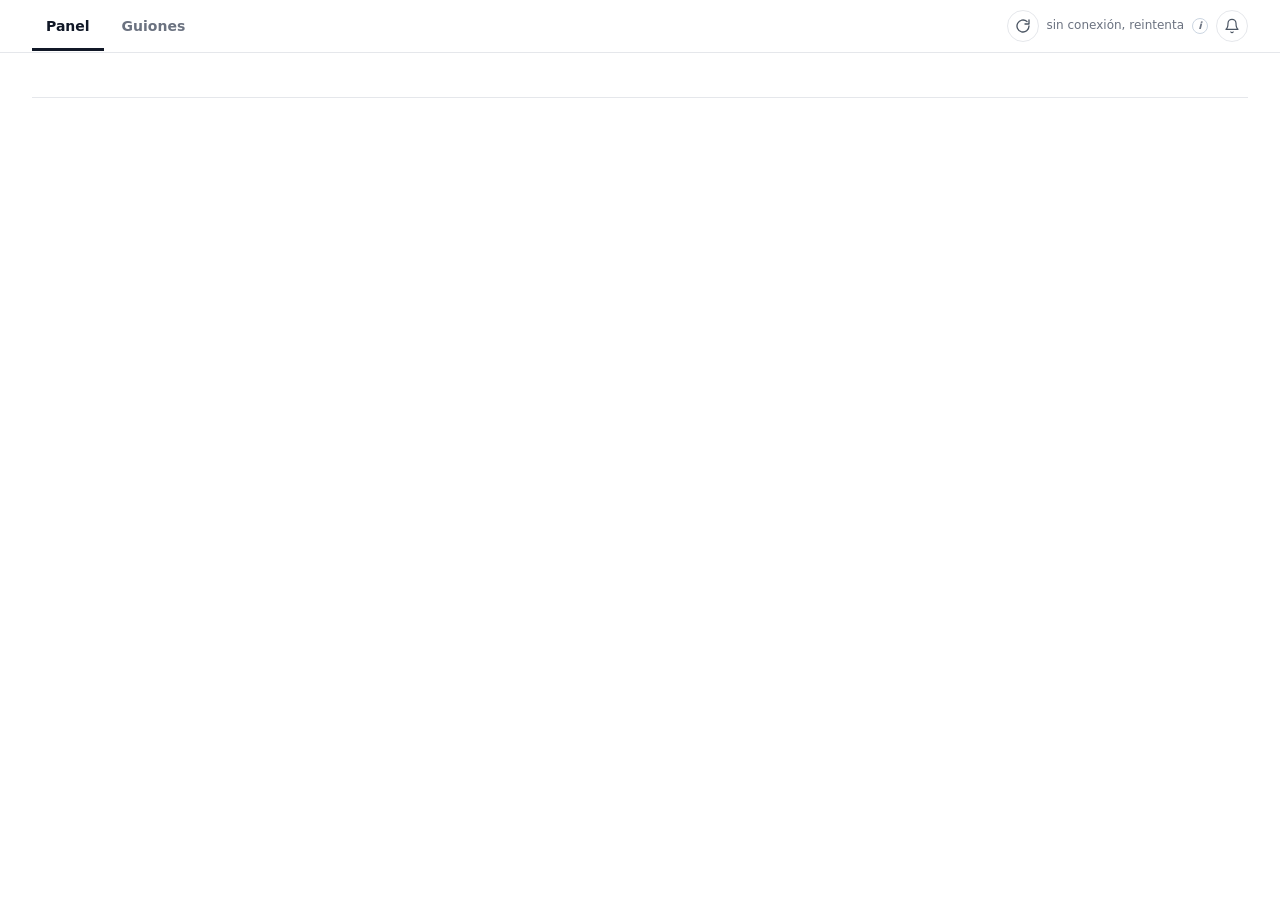
==== commit b42ef4ae: "Panel: clasificación integrada en las tarjetas (posición, puntaje con detalle en modal); se elimina " ====
--- a/index.html
+++ b/index.html
@@ -13,27 +13,13 @@
 footer{margin-top:40px;font-size:13px;color:var(--mu)}
 
 :root{--ok:#15803d;--bad:#b91c1c;--wa:#b45309;--gris:#f9fafb;--oro:#c9a227;--plata:#9ca3af;--bron:#b87333}
-.r{position:relative;border-top:1px solid var(--li);cursor:pointer;background:transparent;border-radius:10px;opacity:0;animation:ent .35s ease forwards;animation-delay:calc(var(--k)*40ms)}
-.r:first-child{border-top-color:transparent}
-.r.p1{background:#fff;border:1px solid #e6d9a8;box-shadow:inset 3px 0 0 var(--oro);margin-bottom:2px}
-.r.p1+.r{border-top-color:transparent}
-.r:focus-visible{outline:2px solid #94a3b8;outline-offset:1px}
-.ps{display:flex;align-items:center;gap:5px}
 .med{width:22px;height:22px;border-radius:50%;display:grid;place-items:center;font:600 12px/1 system-ui,sans-serif;color:#fff;background:transparent;border:1px solid #d1d5db;color:var(--mu)}
 .p1 .med{background:var(--oro);border-color:var(--oro);color:#fff}
 .p2 .med{background:var(--plata);border-color:var(--plata);color:#fff}
 .p3 .med{background:var(--bron);border-color:var(--bron);color:#fff}
 .mv{font-size:10px;line-height:1;white-space:nowrap;font-weight:600}
 .mv.up{color:var(--up)}.mv.dn{color:var(--dn)}.mv.eq{color:#6b7280}.mv.nw{color:#2563eb}
-.who{display:flex;gap:10px;align-items:center;min-width:0}
-.who img{width:34px;height:34px;border-radius:50%;object-fit:cover;background:#f3f4f6;flex:none;box-shadow:0 0 0 2px #fff,0 0 0 3px var(--c)}
-.who div{min-width:0}
-.who b{display:block;font-size:14px;font-weight:600;line-height:1.25;white-space:nowrap;overflow:hidden;text-overflow:ellipsis}
-.who .tg{font-size:11px;color:var(--mu);margin-top:1px}
-.tro{font-size:12px;margin-left:4px;font-weight:400}
-.xp u{display:block;height:100%;width:0;border-radius:2px;min-width:2px;background:var(--c);animation:llena .8s ease forwards;animation-delay:calc(var(--k)*40ms + 200ms)}
-.st{display:none;padding:2px 12px 12px;border-top:1px solid var(--li);margin:0 0 0}
-.r.open .st{display:block}
+.xp u{display:block;height:100%;border-radius:2px;min-width:2px;background:var(--c)}
 .st .g{display:flex;justify-content:space-between;font-size:10px;font-weight:600;letter-spacing:.08em;text-transform:uppercase;color:var(--mu);margin:12px 0 2px}
 .sr{display:grid;grid-template-columns:minmax(0,1fr) auto;gap:2px 8px;align-items:center;font-size:12px;margin-top:6px}
 .sr span{color:#374151;white-space:nowrap;overflow:hidden;text-overflow:ellipsis}
@@ -41,10 +27,7 @@
 .sr .sb{grid-column:1/-1;height:3px;border-radius:2px;background:#e5e7eb;overflow:hidden}
 .sr .sb u{display:block;height:100%;min-width:2px;border-radius:2px;background:var(--c)}
 .sr .vv{grid-column:1/-1;font-size:10px;color:#6b7280}
-@keyframes ent{to{opacity:1}}
-@keyframes llena{to{width:var(--w)}}
 #pop{position:absolute;z-index:50;max-width:min(300px,calc(100vw - 24px));background:#111827;color:#f3f4f6;font-size:13px;line-height:1.4;padding:10px 12px;border-radius:10px;box-shadow:0 10px 30px rgba(0,0,0,.25);display:none}
-@media(prefers-reduced-motion:reduce){.r,.xp u{animation-duration:.01s!important;animation-delay:0s!important}}
 /* cabecera, campana y notificaciones */
 .bell{position:relative;border:1px solid var(--li);background:#fff;border-radius:999px;width:38px;height:38px;cursor:pointer;display:grid;place-items:center;color:var(--tx)}
 .bell:hover{border-color:var(--mu)}
@@ -148,22 +131,27 @@
 .i:hover{color:#fff;background:#6b7280;border-color:#6b7280}
 .lab{border:0;background:none;padding:0;margin:0;font:inherit;color:inherit;cursor:help;text-decoration:underline dotted #9ca3af;text-underline-offset:3px;text-align:left}
 .lab:hover{color:var(--tx);text-decoration-color:var(--tx)}
-/* clasificación: franja horizontal */
-.lb{border:1px solid var(--li);background:var(--gris);border-radius:16px;padding:16px;margin-bottom:24px;font-variant-numeric:tabular-nums}
-.lbh{display:flex;align-items:baseline;gap:8px;margin:0 0 12px}
-.lbh h2{margin:0;font-size:12px;font-weight:600;letter-spacing:.1em;text-transform:uppercase;color:var(--mu)}
-.lbh small{font-size:12px;color:var(--mu)}.lbh .i{align-self:center}
-.rows{display:grid;grid-template-columns:repeat(4,minmax(0,1fr));gap:12px;align-items:start}
-.r{border:1px solid var(--li);background:#fff;border-top:1px solid var(--li)}
-.r.p1{border-color:#e6d9a8}.r.p1+.r{border-top-color:var(--li)}
-.rm{display:grid;grid-template-columns:auto minmax(0,1fr) auto;gap:12px;align-items:center;padding:12px 12px 10px}
-.ps{display:flex;flex-direction:column;align-items:center;gap:2px;min-width:28px}
 .mv{font-size:11px}
-.sc b{display:block;font-size:20px;font-weight:700;letter-spacing:-.02em;line-height:1.1;text-align:right}
-.p1 .sc b{color:#8a6d0b}
-.xp{height:4px;margin:0 12px 12px;border-radius:2px;background:#e5e7eb;overflow:hidden}
-.who b{font-size:14px}.who .tg{font-size:12px}
+.xp{height:4px;margin:0;border-radius:2px;background:#e5e7eb;overflow:hidden}
 .tg,.mv.eq{color:var(--mu)}
+/* posición y puntaje en la cabecera de la tarjeta */
+.card.p1{border-color:#e6d9a8;box-shadow:inset 3px 0 0 var(--oro)}
+.av{position:relative;flex:none;width:48px;height:48px}
+.av img{display:block}
+.pb{position:absolute;left:-8px;top:-8px;display:flex;align-items:center;gap:3px;background:#fff;border:1px solid var(--li);border-radius:999px;padding:1px 5px 1px 1px;box-shadow:0 1px 2px rgba(17,24,39,.12)}
+.med{width:20px;height:20px;border-radius:50%;display:grid;place-items:center;font:600 11px/1 system-ui,sans-serif;border:1px solid #d1d5db;color:var(--mu)}
+.p1 .med{background:var(--oro);border-color:var(--oro);color:#fff}.p2 .med{background:var(--plata);border-color:var(--plata);color:#fff}.p3 .med{background:var(--bron);border-color:var(--bron);color:#fff}
+.pb .mv{font-size:10px}
+.ch h2 svg.gan{width:14px;height:14px;color:var(--oro);vertical-align:-2px;margin-left:4px}
+.ch-r{display:flex;flex-direction:column;align-items:flex-end;gap:6px;flex:none}
+.pj{display:inline-flex;align-items:center;gap:5px;border:1px solid var(--li);background:#fff;border-radius:999px;padding:4px 10px 4px 8px;font:600 12px/1.2 system-ui,sans-serif;color:var(--tx);cursor:pointer;font-variant-numeric:tabular-nums;white-space:nowrap}
+.pj svg{width:14px;height:14px;color:var(--mu)}.pj:hover{border-color:var(--mu)}.p1 .pj{border-color:#e6d9a8}.p1 .pj svg{color:var(--oro)}
+.pjm .big{display:flex;align-items:baseline;gap:8px;font-variant-numeric:tabular-nums}.pjm .big b{font-size:32px;letter-spacing:-.02em;line-height:1.1}.pjm .big span{color:var(--mu);font-size:13px}
+.pjm .xp{margin:8px 0 4px}
+.pjm .st{display:block;padding:0;border:0}
+.pjm .pos{display:grid;grid-template-columns:auto 1fr;gap:4px 12px;font-size:13px;margin:16px 0 0}.pjm .pos i{font-style:normal;color:var(--mu)}
+.pjm .ex{margin-top:16px;padding-top:12px;border-top:1px solid var(--li);font-size:13px;color:var(--mu2);line-height:1.5}.pjm .ex p{margin:0 0 8px}
+.pjm .sr{font-size:13px}.pjm .sr b{font-size:13px}.pjm .sr .vv{font-size:11px}
 /* rejilla de tarjetas */
 .grid{display:grid;grid-template-columns:repeat(4,minmax(0,1fr));gap:20px;align-items:stretch}
 .card{border:1px solid var(--li);border-radius:16px;border-top:3px solid var(--c);padding:20px;box-shadow:var(--sh);background:#fff;min-width:0;display:flex;flex-direction:column}
@@ -173,7 +161,7 @@
 .card:hover{box-shadow:0 2px 8px rgba(17,24,39,.06)}
 .ch{display:flex;gap:12px;align-items:center}
 .ch img{width:48px;height:48px;border-radius:50%;object-fit:cover;background:#f3f4f6;flex:none}
-.ch>div{min-width:0;flex:1}
+.ch>div{min-width:0;flex:1}.ch>.av,.ch>.ch-r{flex:none}
 .ch h2{margin:0;font-size:17px;line-height:1.25;font-weight:700;overflow-wrap:anywhere}
 .ch a{display:block;color:var(--mu);font-size:13px;text-decoration:none;overflow:hidden;text-overflow:ellipsis;white-space:nowrap}
 .ch a:hover{color:var(--c);text-decoration:underline}
@@ -236,14 +224,12 @@
 .wk:hover{background:#eff6ff}
 .wk.on{animation:giro 4s linear infinite}.wk.sin{filter:grayscale(1);opacity:.7}
 .sec{margin-top:48px}
-@media(max-width:1279px){.grid{grid-template-columns:repeat(2,minmax(0,1fr))}.rows{grid-template-columns:repeat(2,minmax(0,1fr))}}
+@media(max-width:1279px){.grid{grid-template-columns:repeat(2,minmax(0,1fr))}}
 @media(max-width:767px){
  main{padding:16px 16px 48px}.nav>div{padding:0 12px;gap:0}.nav a{padding:15px 10px 12px}
  .nav .act #ed{display:none}
  .tot{grid-template-columns:repeat(2,minmax(0,1fr))}.tot b{font-size:28px}
- .grid,.rows{grid-template-columns:minmax(0,1fr)}
- .rows{gap:8px}.rm{padding:8px 12px 8px;gap:10px}.xp{margin:0 12px 10px}
- .lb{padding:12px}
+ .grid{grid-template-columns:minmax(0,1fr)}
  .card{padding:16px}
 }
 </style>
@@ -254,7 +240,6 @@
 <h1 class="sr-only">Panel de canales</h1>
 <div class="franja" id="franja" role="button" tabindex="0"></div>
 <section class="tot" id="tot"></section>
-<aside class="lb" id="lb"></aside>
 <section class="grid" id="grid"></section>
 <section class="sec" id="tab"></section>
 <section class="sec" id="per"></section>
@@ -321,9 +306,10 @@
   const hv=c.horasValidas,est=c.horasValidasFuente==='estimado';
   const hvTxt=hv==null?`<div class="hv"><div class="f"><span><button class="lab" type="button" data-tip="hv_na">Horas para monetizar</button></span><b class="na">sin dato</b></div></div>`:
    `<div class="hv"><div class="f"><span><button class="lab" type="button" data-tip="${est?'hv_est':'hv'}">Horas para monetizar</button></span><b>${fmt(hv)} / 4.000 h</b></div><div class="xp" style="--w:${Math.min(100,Math.max(0.8,hv/40))}%"><u></u></div>${est?'<em>estimado</em>':''}</div>`;
-  return `<article class="card" style="--c:${esc(c.color||'#888')}">
-  <div class="ch"><img src="${esc(c.avatar)}" alt="" onerror="this.style.visibility='hidden'">
-    <div><h2>${esc(c.nombre)}</h2><a href="${esc(c.url||'#')}" target="_blank" rel="noopener">${esc(c.handle||'')}</a></div>${urg(c.slug)}</div>
+  const pt=PUN[c.slug],gan=pt&&GAN===c.slug;
+  return `<article class="card${pt&&pt.posicion===1?' p1':''}" style="--c:${esc(c.color||'#888')}">
+  <div class="ch"><div class="av"><img src="${esc(c.avatar)}" alt="" onerror="this.style.visibility='hidden'">${pt?`<span class="pb" title="Puesto ${pt.posicion} en la clasificación"><span class="med">${pt.posicion}</span>${mv(pt.cambio24h)}</span>`:''}</div>
+    <div><h2>${esc(c.nombre)}${gan?TROFEO:''}</h2><a href="${esc(c.url||'#')}" target="_blank" rel="noopener">${esc(c.handle||'')}</a></div><div class="ch-r">${pt?`<button class="pj" type="button" data-pj="${esc(c.slug)}" aria-haspopup="dialog" aria-label="Puntaje ${pn(pt.puntaje)}, puesto ${pt.posicion}. Ver detalle">${GAUGE}${pn(pt.puntaje)}</button>`:''}${urg(c.slug)}</div></div>
   ${urgLista(c.slug)}
   ${c.nicho?`<p class="nicho">${esc(c.nicho)}</p>`:''}
   <div class="m">
@@ -356,7 +342,7 @@
  ritmo:'Ritmo = promedio de lo avanzado en la última semana: suscriptores nuevos, vistas nuevas y videos publicados, frente a la meta semanal de cada canal. No entra al puntaje; de él sale el ganador de la semana.',
  flecha:'Flecha: puestos que subió (▲) o bajó (▼) frente al cierre de ayer (última medición antes de las 00:00, hora de Chile). "–" = se mantuvo; "nuevo" = ayer aún no puntuaba.',
  est:'Estimado: el canal tiene menos de 90 días, así que se usan sus vistas totales como vistas de 90 días.',
- clasif:'Puntaje = promedio de los % de monetización: suscriptores (meta 1.000), vistas de Shorts en 90 días (meta 10 M) y horas válidas para monetizar (solo videos largos, 12 meses; meta 4.000). Cada criterio tiene tope 100 %.\n\nRitmo (en gris) = avance de la última semana frente a la meta semanal; no entra al puntaje y de él sale el ganador de la semana.\n\nFlecha: puestos que subió (▲) o bajó (▼) frente al cierre de ayer. "–" = se mantuvo; "nuevo" = ayer aún no puntuaba.',
+ clasif:'Puntaje = promedio de los % de monetización: suscriptores (meta 1.000), vistas de Shorts en 90 días (meta 10 M) y horas válidas para monetizar (solo videos largos, 12 meses; meta 4.000). Cada criterio tiene tope 100 %.\n\nRitmo = avance de la última semana frente a la meta semanal; no entra al puntaje y de él sale el ganador de la semana.\n\nFlecha: puestos que subió (▲) o bajó (▼) frente al cierre de ayer. "–" = se mantuvo; "nuevo" = ayer aún no puntuaba.',
  trofeo:'Ganador de la semana: el canal con mejor ritmo.'
 };
 const pf=v=>v==null?'–':(Math.round(v*10)/10).toLocaleString('es-CL')+' %';
@@ -373,18 +359,15 @@
   const g=(id,tit,r)=>`<div class="g"><span>${tit}</span><span>${r&&r.puntaje!=null?pf(r.puntaje)+' · '+r.n+'/'+r.total:''}</span></div>`+t.criterios.filter(x=>x.grupo===id).map(x=>`<div class="sr"><span>${esc(x.nombre)}</span><b>${x.pct==null?'–':pf(x.pct)}${x.estimado?ib('est'):''}</b><div class="sb"><u style="width:${x.pct||0}%"></u></div>${x.valor!=null?`<div class="vv">${fmt(x.valor)} / ${fmt(x.meta)} ${esc(x.unidad||'')}</div>`:''}</div>`).join('');
   return `<div class="st">${g('monetizacion','Monetización',{puntaje:t.puntaje,n:t.n,total:t.total})}${g('ritmo','Ritmo semanal',t.ritmo)}</div>`;
 }
-const POS_KEY='panel.posiciones';
-function leaderboard(p){
-  let prev={};try{prev=JSON.parse(localStorage.getItem(POS_KEY)||'{}')}catch(e){}
-  const gan=p.ganadorSemana&&p.ganadorSemana.slug;
-  const filas=p.tabla.map((t,k)=>{
-    return `<div class="r p${t.posicion}" style="--c:${esc(t.color)};--k:${k};--w:${Math.min(100,Math.max(1.5,t.puntaje||0))}%" tabindex="0" role="button" aria-expanded="false">
-    <div class="rm"><div class="ps"><span class="med">${t.posicion}</span>${mv(t.cambio24h)}</div>
-    <div class="who"><img src="${esc(t.avatar)}" alt="" onerror="this.style.visibility='hidden'"><div><b>${esc(t.nombre)}${gan===t.slug?'<span class="tro" title="Ganador de la semana">🏆</span>':''}</b><div class="tg">ritmo ${pf(t.ritmo&&t.ritmo.puntaje)}</div></div></div>
-    <div class="sc"><b>${pn(t.puntaje)}</b></div></div>
-    <div class="xp"><u></u></div>${stats(t)}</div>`;}).join('');
-  try{localStorage.setItem(POS_KEY,JSON.stringify(Object.fromEntries(p.tabla.map(t=>[t.slug,t.posicion]))))}catch(e){}
-  return `<div class="lbh"><h2>Clasificación</h2><small>puntaje de monetización · ritmo semanal</small>${ib('clasif')}</div><div class="rows">${filas}</div>`;
+const TROFEO=SV('<path d="M8 21h8M12 17v4M7 4h10v5a5 5 0 0 1-10 0z"/><path d="M17 5h3v2a3 3 0 0 1-3 3M7 5H4v2a3 3 0 0 0 3 3"/>',' class="gan" role="img" aria-label="Ganador de la semana"><title>Ganador de la semana</title');
+const GAUGE=SV('<path d="M4 18a8 8 0 1 1 16 0"/><path d="m12 18 4-5"/>');
+let PUN={},GAN=null;
+const ptxt=(x,pos)=>{if(!x||x.estado==='sin-datos')return 'sin dato';if(x.estado==='nuevo')return 'ayer aún no puntuaba';const p=x.posicion,d=x.puntos;return `puesto ${p}${x.estado==='sube'?` (subió ${x.puestos})`:x.estado==='baja'?` (bajó ${x.puestos})`:' (igual)'}${d?` · ${d>0?'+':''}${pn(d)} pts`:''}`};
+function verPuntaje(slug){
+  const t=PUN[slug];if(!t)return;
+  const g=(id,tit,r)=>`<div class="g"><span>${tit}</span><span>${r&&r.puntaje!=null?pf(r.puntaje)+' · '+r.n+'/'+r.total:''}</span></div>`+t.criterios.filter(x=>x.grupo===id).map(x=>`<div class="sr"><span>${esc(x.nombre)}</span><b>${x.pct==null?'–':pf(x.pct)}${x.estimado?' <small>(estimado)</small>':''}</b><div class="sb"><u style="width:${x.pct||0}%"></u></div>${x.valor!=null?`<div class="vv">${fmt(x.valor)} / ${fmt(x.meta)} ${esc(x.unidad||'')}</div>`:''}</div>`).join('');
+  const ex=(TIP.clasif||'').split('\n\n').map(x=>`<p>${esc(x)}</p>`).join('');
+  Modal.abrir({titulo:t.nombre,sub:`Puesto ${t.posicion} · puntaje ${pn(t.puntaje)}`,color:t.color,html:`<div class="pjm"><div class="big"><b>${pn(t.puntaje)}</b><span>puntaje de monetización · ritmo ${pf(t.ritmo&&t.ritmo.puntaje)}</span></div><div class="xp" style="--c:${esc(t.color)};--w:${Math.min(100,Math.max(1.5,t.puntaje||0))}%"><u style="width:var(--w)"></u></div><div class="st">${g('monetizacion','Monetización',{puntaje:t.puntaje,n:t.n,total:t.total})}${g('ritmo','Ritmo semanal',t.ritmo)}</div><div class="pos"><i>Ayer</i><span>${ptxt(t.cambio24h)}</span><i>7 días</i><span>${ptxt(t.cambio7d)}</span></div><div class="ex">${ex}</div></div>`});
 }
 /* ---------- tablero, permisos y notificaciones (solo lectura) ---------- */
 const IC={ok:'✓',bad:'✗',warn:'●',na:'–',sd:'–'};
@@ -439,8 +422,8 @@
     $('tot').innerHTML=[[t.subs,'suscriptores'],[t.vistas,'vistas'],[t.videos,'videos'],[t.canales,'canales']].map(([v,l])=>`<div><b>${fmt(v)}</b><span>${l}</span></div>`).join('');
     const orden=p?p.tabla.map(x=>x.slug):[];
     const cs=[...r.canales].sort((x,y)=>{const i=orden.indexOf(x.slug),j2=orden.indexOf(y.slug);return (i<0?99:i)-(j2<0?99:j2)});
+    PUN=p?Object.fromEntries(p.tabla.map(x=>[x.slug,x])):{};GAN=p&&p.ganadorSemana&&p.ganadorSemana.slug;
     RES=r;TAB=tab;$('grid').innerHTML=cs.map(card).join('');
-    $('lb').innerHTML=p?leaderboard(p):'<div class="lbh"><h2>Clasificación</h2></div>';
     const [h1,h2]=tablero(tab);$('tab').innerHTML=h1;$('per').innerHTML=h2;campana(tab);
     const ac=r.actualizacion||{};
     medidoMs=Date.parse(ac.medidoEn||r.generadoEn)||null;proximaMs=Date.parse(ac.proxima||'')||null;
@@ -505,6 +488,7 @@
 function abre(b,txt){pop.textContent=txt;pop.style.display='block';const r=b.getBoundingClientRect(),w=pop.offsetWidth;pop.style.left=Math.max(8,Math.min(innerWidth-w-8,r.left+scrollX-w/2+8))+'px';pop.style.top=(r.bottom+scrollY+8)+'px';pop._b=b}
 document.addEventListener('click',e=>{
   const bc=e.target.closest('[data-com]');if(bc){verComentarios(bc.dataset.com);return}
+  const bj=e.target.closest('[data-pj]');if(bj){verPuntaje(bj.dataset.pj);return}
   const bg=e.target.closest('[data-gz]');if(bg){verGuiones(bg.dataset.gz);return}
   const bl=e.target.closest('#bell,#franja');
   if(bl){const o=$('nl').classList.toggle('open');$('bell').setAttribute('aria-expanded',o);pop.style.display='none';return}
@@ -516,9 +500,8 @@
   const b=e.target.closest('.i,.wk,.lab');
   if(b){e.stopPropagation();e.preventDefault();if(pop.style.display==='block'&&pop._b===b){pop.style.display='none';return}abre(b,b.id==='inf'?INFO:TIP[b.dataset.tip]||'');return}
   pop.style.display='none';
-  const r=e.target.closest('.r');if(r){const o=r.classList.toggle('open');r.setAttribute('aria-expanded',o)}
 });
-document.addEventListener('keydown',e=>{if(e.key==='Escape'){pop.style.display='none';$('nl').classList.remove('open')}if((e.key==='Enter')&&e.target.id==='franja'){e.target.click()}if((e.key==='Enter'||e.key===' ')&&e.target.classList&&e.target.classList.contains('r')){e.preventDefault();e.target.click()}});
+document.addEventListener('keydown',e=>{if(e.key==='Escape'){pop.style.display='none';$('nl').classList.remove('open')}if((e.key==='Enter')&&e.target.id==='franja'){e.target.click()}});
 $('bt').onclick=cargar;setInterval(reloj,30000);setInterval(()=>{if(!document.hidden)cargar()},300000);cargar();
 </script>
 </body>
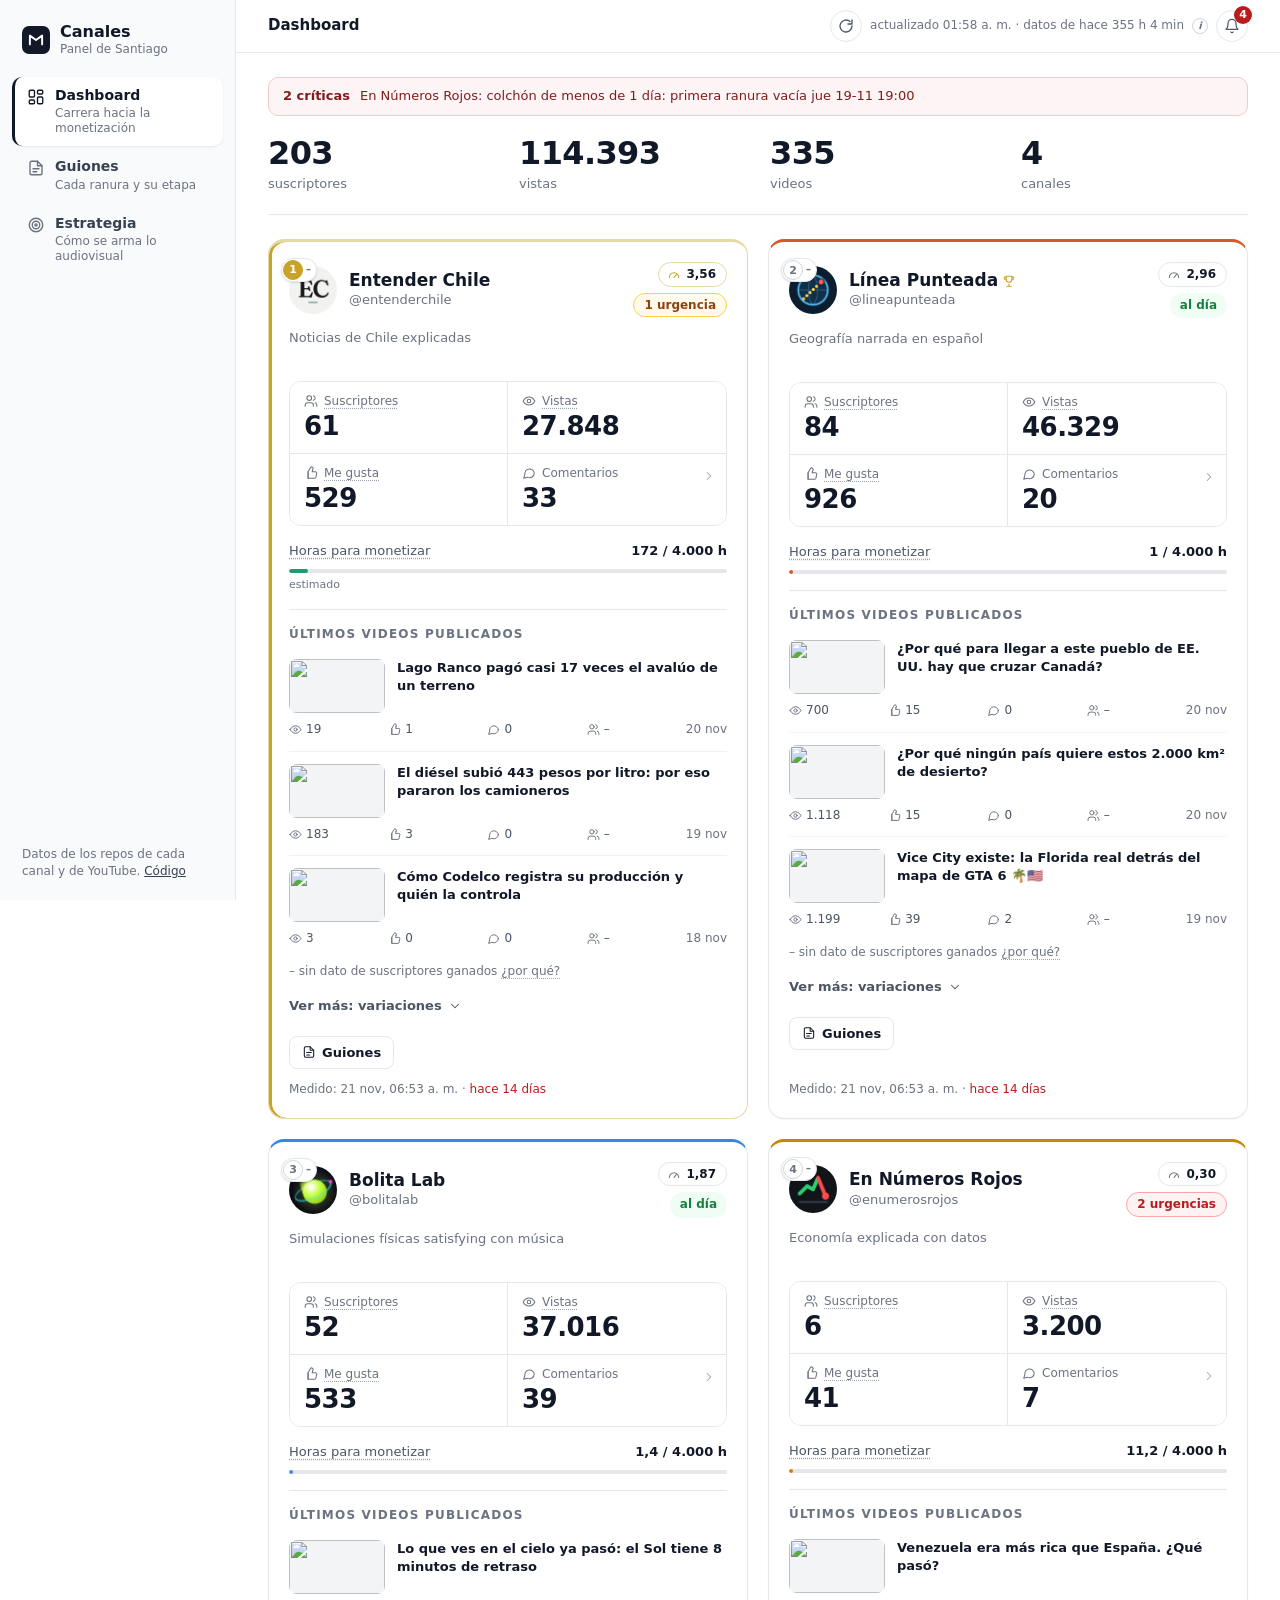
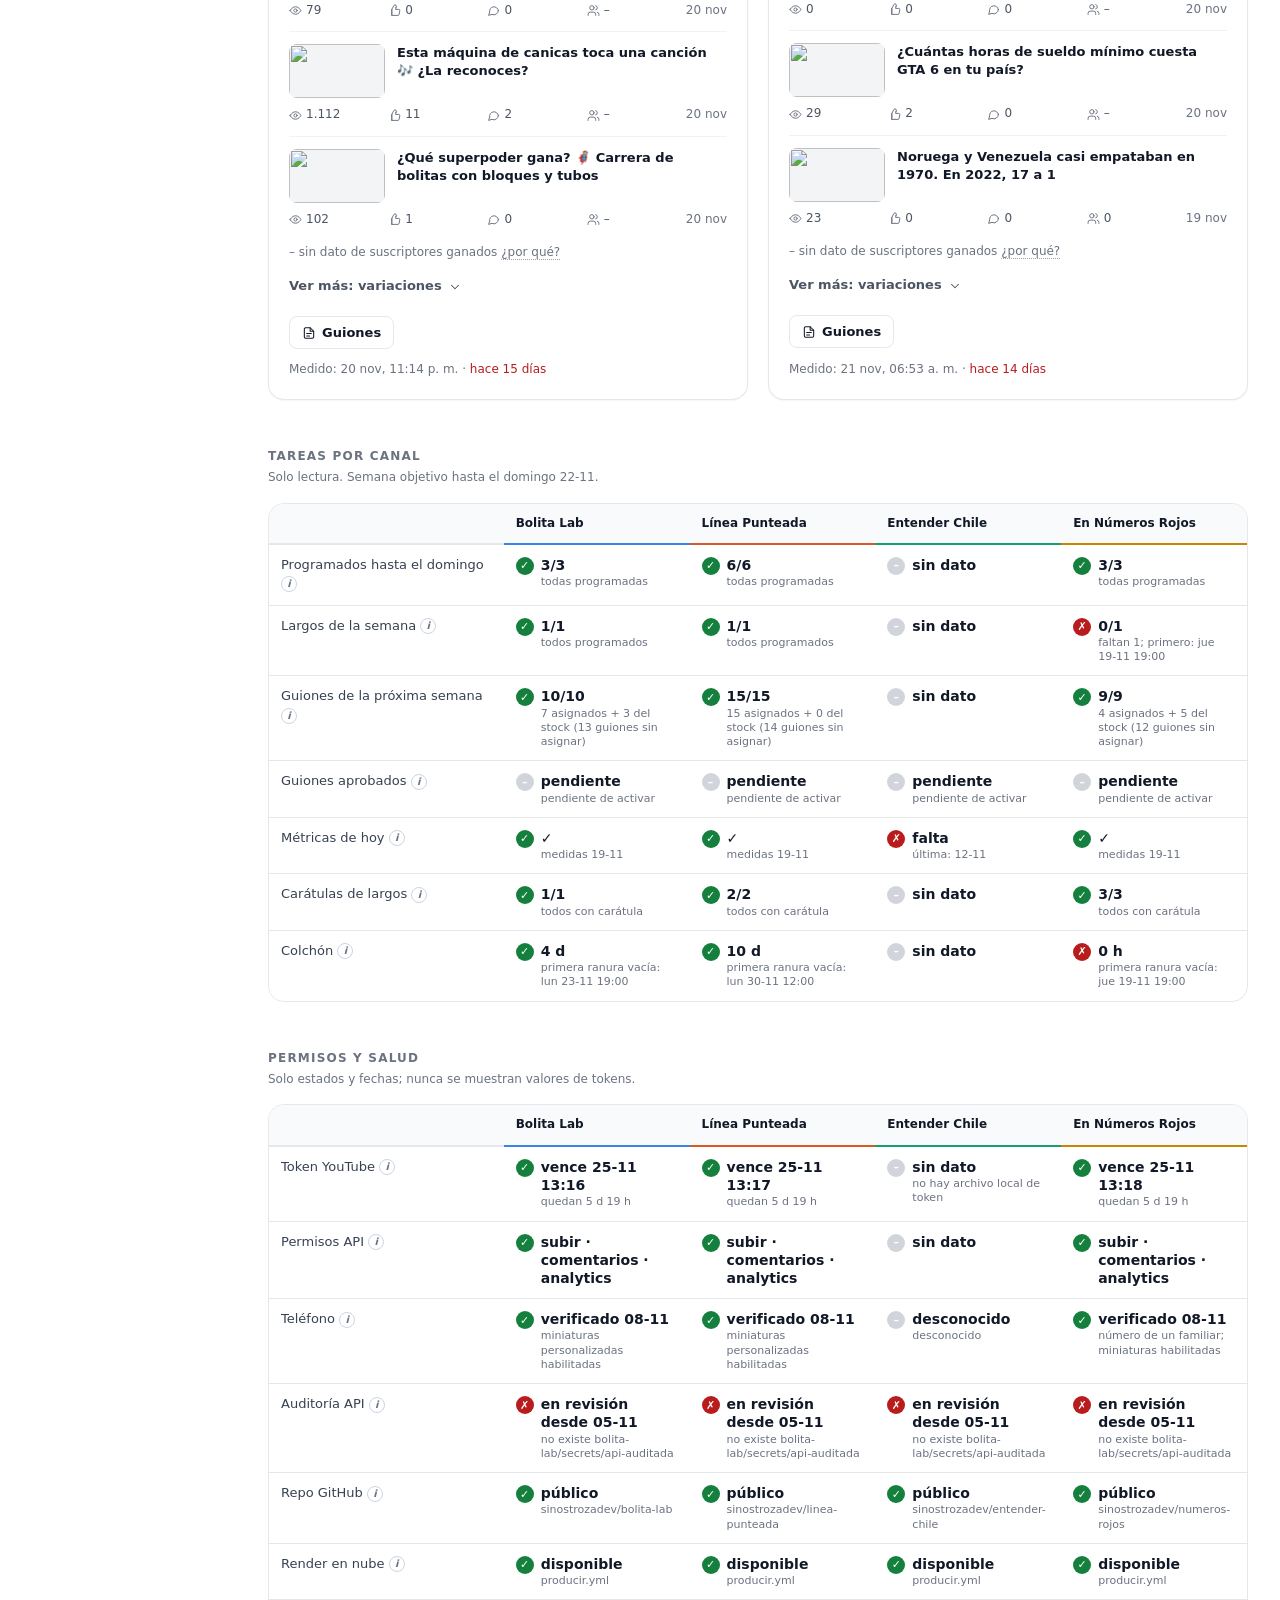
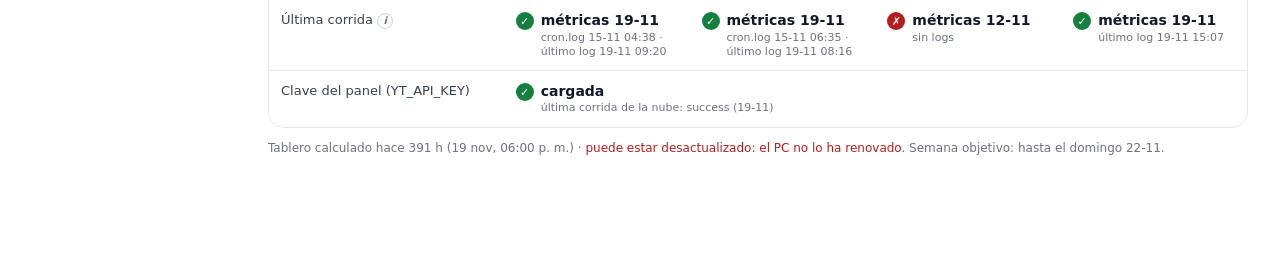
==== commit 1ffc28ae: "Panel: navegación lateral (Dashboard, Guiones, Estrategia) y vista Guiones - nav.js: secciones en un" ====
--- a/index.html
+++ b/index.html
@@ -4,7 +4,11 @@
 <meta charset="utf-8">
 <meta name="viewport" content="width=device-width,initial-scale=1">
 <title>Canales</title>
+<meta name="color-scheme" content="light">
 <link rel="stylesheet" href="guiones.css">
+<link rel="stylesheet" href="lateral.css">
+<link rel="stylesheet" href="ranuras.css">
+<link rel="stylesheet" href="estrategia.css">
 <style>
 :root{--tx:#111827;--mu:#6b7280;--li:#e5e7eb;--up:#15803d;--dn:#b91c1c}
 *{box-sizing:border-box}
@@ -224,7 +228,7 @@
 .wk:hover{background:#eff6ff}
 .wk.on{animation:giro 4s linear infinite}.wk.sin{filter:grayscale(1);opacity:.7}
 .sec{margin-top:48px}
-@media(max-width:1279px){.grid{grid-template-columns:repeat(2,minmax(0,1fr))}}
+@media(max-width:1499px){.grid{grid-template-columns:repeat(2,minmax(0,1fr))}}
 @media(max-width:767px){
  main{padding:16px 16px 48px}.nav>div{padding:0 12px;gap:0}.nav a{padding:15px 10px 12px}
  .nav .act #ed{display:none}
@@ -235,8 +239,17 @@
 </style>
 </head>
 <body>
-<nav class="nav"><div><a class="on" href="./" aria-current="page">Panel</a><a href="guiones.html">Guiones</a><span class="act"><button id="bt" type="button" aria-label="Actualizar" title="Actualizar"><svg viewBox="0 0 24 24" fill="none" stroke="currentColor" stroke-width="2" stroke-linecap="round" stroke-linejoin="round"><path d="M21 12a9 9 0 1 1-3-6.7"/><path d="M21 3v6h-6"/></svg></button><span id="ed"></span><button class="i" id="inf" type="button" aria-label="Información">i</button><button class="bell" id="bell" type="button" aria-label="Notificaciones" aria-expanded="false"><svg viewBox="0 0 24 24" fill="none" stroke="currentColor" stroke-width="1.8" stroke-linecap="round" stroke-linejoin="round"><path d="M18 8a6 6 0 0 0-12 0c0 7-3 9-3 9h18s-3-2-3-9"/><path d="M13.7 21a2 2 0 0 1-3.4 0"/></svg><span class="n" id="bn" hidden></span></button><div class="nl" id="nl"></div></span></div></nav>
-<main>
+<a class="sr-only" href="#contenido" id="saltar">Saltar al contenido</a>
+<aside class="lat" id="lat" aria-label="Navegación del panel">
+<a class="marca" href="#/"><svg viewBox="0 0 32 32" aria-hidden="true"><rect width="32" height="32" rx="8" fill="#111827"/><path d="M9 21V11l7 5 7-5v10" fill="none" stroke="#fff" stroke-width="2.2" stroke-linecap="round" stroke-linejoin="round"/></svg><span><b>Canales</b><small>Panel de Santiago</small></span></a>
+<nav aria-label="Secciones"><ul id="secs"></ul></nav>
+<div class="lat-pie">Datos de los repos de cada canal y de YouTube. <a href="https://github.com/sinostrozadev/panel" target="_blank" rel="noopener">Código</a></div>
+</aside>
+<div id="velo" hidden></div>
+<div class="cont">
+<header class="nav"><div><button class="hamb" id="hamb" type="button" aria-controls="lat" aria-expanded="false" aria-label="Abrir el menú"><svg viewBox="0 0 24 24" fill="none" stroke="currentColor" stroke-width="2" stroke-linecap="round" aria-hidden="true"><path d="M4 6h16M4 12h16M4 18h16"/></svg></button><span class="vtit" id="vtit">Dashboard</span><span class="act"><button id="bt" type="button" aria-label="Actualizar" title="Actualizar"><svg viewBox="0 0 24 24" fill="none" stroke="currentColor" stroke-width="2" stroke-linecap="round" stroke-linejoin="round"><path d="M21 12a9 9 0 1 1-3-6.7"/><path d="M21 3v6h-6"/></svg></button><span id="ed"></span><button class="i" id="inf" type="button" aria-label="Información">i</button><button class="bell" id="bell" type="button" aria-label="Notificaciones" aria-expanded="false"><svg viewBox="0 0 24 24" fill="none" stroke="currentColor" stroke-width="1.8" stroke-linecap="round" stroke-linejoin="round"><path d="M18 8a6 6 0 0 0-12 0c0 7-3 9-3 9h18s-3-2-3-9"/><path d="M13.7 21a2 2 0 0 1-3.4 0"/></svg><span class="n" id="bn" hidden></span></button><div class="nl" id="nl"></div></span></div></header>
+<main id="contenido" tabindex="-1">
+<section id="v-dashboard">
 <h1 class="sr-only">Panel de canales</h1>
 <div class="franja" id="franja" role="button" tabindex="0"></div>
 <section class="tot" id="tot"></section>
@@ -244,8 +257,12 @@
 <section class="sec" id="tab"></section>
 <section class="sec" id="per"></section>
 <footer id="pie"></footer>
+</section>
+<section id="v-guiones" hidden></section>
+<section id="v-estrategia" hidden></section>
 <div id="pop" role="tooltip"></div>
 </main>
+</div>
 <div id="mod" hidden><div class="mbk" data-cerrar></div><div class="mbox" role="dialog" aria-modal="true" aria-labelledby="mt" tabindex="-1"><header class="mh"><h2 id="mt"></h2><button class="mx" type="button" data-cerrar aria-label="Cerrar">&times;</button></header><div class="mbd" id="mb"></div></div></div>
 <script src="guiones.js"></script>
 <script>
@@ -439,7 +456,7 @@
 /* ---------- diálogo único (comentarios, guiones): foco atrapado, aria-modal, Esc, clic fuera ---------- */
 const Modal=(()=>{
   const root=$('mod'),box=root.querySelector('.mbox'),body=$('mb'),tit=$('mt');
-  const fondo=()=>[document.querySelector('main'),document.querySelector('.nav')].filter(Boolean);
+  const fondo=()=>[document.querySelector('main'),document.querySelector('.nav'),document.querySelector('.lat')].filter(Boolean);
   let prev=null,alCerrar=null;
   const foco=()=>[...box.querySelectorAll('a[href],button:not([disabled]),input,[tabindex]:not([tabindex="-1"])')].filter(e=>e.offsetParent!==null||e===document.activeElement);
   function abrir({titulo,sub,color,html,cerrado}){
@@ -504,5 +521,8 @@
 document.addEventListener('keydown',e=>{if(e.key==='Escape'){pop.style.display='none';$('nl').classList.remove('open')}if((e.key==='Enter')&&e.target.id==='franja'){e.target.click()}});
 $('bt').onclick=cargar;setInterval(reloj,30000);setInterval(()=>{if(!document.hidden)cargar()},300000);cargar();
 </script>
+<script src="ranuras.js"></script>
+<script src="estrategia.js"></script>
+<script src="nav.js"></script>
 </body>
 </html>
--- a/lateral.css
+++ b/lateral.css
@@ -0,0 +1,33 @@
+/* Navegación lateral (nav.js). Ancha: columna fija a la izquierda. < 1024 px: cajón que se abre con ☰. */
+:root{--lat:236px}
+.lat{position:fixed;inset:0 auto 0 0;width:var(--lat);z-index:60;background:#f9fafb;border-right:1px solid #e5e7eb;display:flex;flex-direction:column;padding:16px 12px;overflow-y:auto}
+.marca{display:flex;align-items:center;gap:10px;padding:6px 10px 18px;color:#111827;text-decoration:none}
+.marca svg{width:28px;height:28px;flex:none}
+.marca b{display:block;font-size:16px;line-height:1.2}
+.marca small{display:block;font-size:12px;color:#6b7280;font-weight:400}
+.lat ul{list-style:none;margin:0;padding:0;display:flex;flex-direction:column;gap:2px}
+.lat a[data-sec]{display:flex;gap:10px;align-items:flex-start;padding:10px 10px 10px 12px;border-radius:10px;color:#374151;text-decoration:none;font-size:14px;font-weight:600;line-height:1.25;border-left:3px solid transparent}
+.lat a[data-sec] svg{width:18px;height:18px;flex:none;margin-top:1px;color:#6b7280}
+.lat a[data-sec] small{display:block;font-size:12px;font-weight:400;color:#6b7280;margin-top:2px}
+.lat a[data-sec]:hover{background:#f3f4f6;color:#111827}
+.lat a[aria-current=page]{background:#fff;color:#111827;border-left-color:#111827;box-shadow:0 1px 2px rgba(17,24,39,.08)}
+.lat a[aria-current=page] svg{color:#111827}
+.lat-pie{margin-top:auto;padding:16px 10px 4px;font-size:12px;color:#6b7280;line-height:1.4}
+.lat-pie a{color:#374151}
+.cont{margin-left:var(--lat);min-width:0}
+.hamb{display:none;width:36px;height:36px;border:1px solid #e5e7eb;background:#fff;border-radius:10px;cursor:pointer;place-items:center;padding:0;color:#111827;margin-right:8px;flex:none}
+.hamb svg{width:18px;height:18px}
+.vtit{font-size:15px;font-weight:700;color:#111827;white-space:nowrap}
+#velo{position:fixed;inset:0;z-index:55;background:rgba(17,24,39,.35)}
+#velo[hidden]{display:none}
+/* lo que solo tiene sentido en el Dashboard */
+body:not([data-vista=dashboard]) #ed,body:not([data-vista=dashboard]) #inf{display:none}
+@media(max-width:1023px){
+  .cont{margin-left:0}
+  .hamb{display:grid}
+  .lat{transform:translateX(-102%);transition:transform .2s ease;box-shadow:0 20px 60px rgba(0,0,0,.25);visibility:hidden}
+  body.lat-on .lat{transform:none;visibility:visible}
+  body.lat-on{overflow:hidden}
+}
+@media(prefers-reduced-motion:reduce){.lat{transition:none}}
+#saltar:focus{position:fixed;left:8px;top:8px;width:auto;height:auto;clip:auto;z-index:200;background:#fff;color:#111827;padding:8px 12px;border:2px solid #2563eb;border-radius:8px}
--- a/ranuras.css
+++ b/ranuras.css
@@ -0,0 +1,152 @@
+/* Vista "Guiones" (ranuras.js). Mismos tokens que el Dashboard: texto #111827, apagado #6b7280, línea #e5e7eb,
+   ok #15803d, mal #b91c1c, aviso #b45309. El color nunca va solo: cada estado lleva símbolo y texto. */
+.gv{--ok:#15803d;--bad:#b91c1c;--wa:#b45309;--cur:#1d4ed8;min-width:0}
+.gv-cab{display:flex;justify-content:space-between;gap:16px;align-items:flex-end;margin-bottom:16px}
+.gv-t{margin:0;font-size:24px;letter-spacing:-.01em}
+.gv-sub{margin:4px 0 0;font-size:13px;color:#6b7280}
+.gv-err{padding:24px;border:1px dashed #e5e7eb;border-radius:12px;color:#374151}
+.gv .dn{color:#b91c1c}
+/* resumen por canal */
+.rcs{display:grid;grid-template-columns:repeat(auto-fit,minmax(240px,1fr));gap:12px;margin-bottom:20px}
+.rc{border:1px solid #e5e7eb;border-top:3px solid var(--c);border-radius:14px;padding:12px 14px;background:#fff;min-width:0}
+.rc.sel{box-shadow:0 0 0 2px var(--c)}
+.rc h3{margin:0 0 6px;font-size:15px}
+.rc-b{border:0;background:none;padding:0;font:inherit;font-weight:700;color:#111827;cursor:pointer;text-align:left}
+.rc-b:hover{text-decoration:underline}
+.rc-f{display:grid;grid-template-columns:minmax(0,1fr) auto;gap:2px 8px;align-items:baseline;margin-top:8px}
+.rc-l{font-size:12px;color:#374151;font-weight:600}.rc-l small{font-weight:400;color:#6b7280}
+.rc-f>b{font-size:18px;font-variant-numeric:tabular-nums}
+.rc-f .bar{grid-column:1/-1}
+.rc-d{grid-column:1/-1;font-size:11px;color:#6b7280}
+.bar{display:block;height:6px;border-radius:3px;background:#eef0f3;overflow:hidden}
+.bar u{display:block;height:100%;background:var(--c,#6b7280);border-radius:3px;min-width:0}
+.bar.ok u{background:var(--ok,#15803d)}.bar.warn u{background:#d97706}.bar.bad u{background:#b91c1c}
+.rc-st{margin-top:10px;font-size:12px;color:#374151}
+.rc-st summary{cursor:pointer;padding:2px 0}
+.rc-st.na{color:#6b7280;margin-bottom:0}
+.rc-st ul{margin:6px 0 0;padding-left:16px;max-height:220px;overflow:auto}
+.rc-st li{margin:3px 0;overflow-wrap:anywhere}.rc-st li small{color:#6b7280}
+.rc-st a{color:#1d4ed8}
+.rc-err{color:#b91c1c;font-size:13px}
+/* controles */
+.ctl{display:flex;flex-wrap:wrap;gap:10px 16px;align-items:center;margin-bottom:10px}
+.seg{display:inline-flex;border:1px solid #e5e7eb;border-radius:10px;overflow:hidden;max-width:100%}
+.seg button{border:0;border-right:1px solid #e5e7eb;background:#fff;padding:6px 12px;font:inherit;cursor:pointer;color:#374151;text-align:left;line-height:1.2}
+.seg button:last-child{border-right:0}
+.seg button b{display:block;font-size:13px}.seg button small{font-size:11px;color:#6b7280}
+.seg button[aria-pressed=true]{background:#111827;color:#fff}.seg button[aria-pressed=true] small{color:#d1d5db}
+.chips{display:flex;flex-wrap:wrap;gap:6px}
+.chips button{display:inline-flex;align-items:center;gap:6px;border:1px solid #e5e7eb;background:#fff;border-radius:999px;padding:6px 12px;font:600 13px system-ui,sans-serif;color:#374151;cursor:pointer}
+.chips button[aria-pressed=true]{border-color:#111827;background:#111827;color:#fff}
+.pt{display:inline-block;width:9px;height:9px;border-radius:50%;background:var(--c,#6b7280);flex:none}
+.fsel{font-size:13px;color:#374151;display:flex;gap:6px;align-items:center}
+.fsel select{font:inherit;padding:6px 8px;border:1px solid #e5e7eb;border-radius:8px;background:#fff;color:#111827}
+/* leyenda */
+.ley{font-size:12px;color:#374151;margin:0 0 16px}
+.ley summary{cursor:pointer;color:#6b7280;display:inline-block;padding:2px 0}
+.ley>div{margin-top:8px;padding:10px 12px;border:1px solid #e5e7eb;border-radius:10px;background:#f9fafb}
+.ley ol,.ley ul{list-style:none;margin:0 0 6px;padding:0;display:flex;flex-wrap:wrap;gap:6px 14px}
+.ley li{display:flex;align-items:center;gap:5px}
+.ley p{margin:6px 0 0;color:#6b7280}
+/* línea de vida */
+.vida{display:flex;gap:2px;align-items:center}
+.vida i{flex:1 1 0;min-width:10px;max-width:22px;height:14px;border-radius:3px;display:grid;place-items:center;font:700 9px/1 system-ui,sans-serif;font-style:normal;border:1px solid transparent}
+.vida i.s-ok{background:#15803d;color:#fff}
+.vida i.s-fallo{background:#b91c1c;color:#fff}
+.vida i.s-pend{background:#fff;border-color:#cbd5e1}
+.vida i.s-sd{background:#f3f4f6;border:1px dashed #9ca3af;color:#4b5563}
+.vida i.s-na{background:transparent;color:#9ca3af;border-color:#eef0f3}
+.vida.g i,.ley .vida i{width:18px;height:18px;flex:none;max-width:none;font-size:11px}
+/* grilla */
+.gc{margin-top:22px}
+.gc-h{display:flex;flex-wrap:wrap;gap:4px 12px;align-items:baseline;border-bottom:2px solid var(--c);padding-bottom:6px;margin-bottom:8px}
+.gc-h h2{margin:0;font-size:16px;display:flex;align-items:center;gap:8px}
+.gc-h p{margin:0;font-size:12px;color:#6b7280}
+.gc-vacio{font-size:13px;color:#374151;margin:6px 0}
+.gs{display:grid;grid-template-columns:repeat(7,minmax(0,1fr));gap:8px}
+.gd{min-width:0;display:flex;flex-direction:column;gap:6px}
+.gd-h{margin:0;font-size:12px;font-weight:600;color:#374151;padding:4px 2px}
+.gd-h span{text-transform:capitalize}
+.gd-h em{font-style:normal;font-size:10px;background:#111827;color:#fff;border-radius:999px;padding:1px 6px;margin-left:2px;vertical-align:1px}
+.gd.pas .gd-h{color:#6b7280}
+.gd-l{display:flex;flex-direction:column;gap:6px}
+.gd-0{color:#cbd5e1;font-size:12px;padding:0 2px}
+.fi{display:flex;flex-direction:column;gap:5px;width:100%;min-width:0;text-align:left;background:#fff;border:1px solid #e5e7eb;border-left:3px solid var(--c);border-radius:10px;padding:8px 9px;font:inherit;color:#111827;cursor:pointer}
+.fi:hover{border-color:#9ca3af;border-left-color:var(--c);box-shadow:0 2px 8px rgba(17,24,39,.06)}
+.fi-top{display:flex;align-items:center;gap:5px;font-size:11px;color:#374151;font-variant-numeric:tabular-nums}
+.fi-top time{font-weight:700}
+.tp{border-radius:4px;padding:1px 5px;font-size:10px;font-weight:700;letter-spacing:.02em;border:1px solid #d1d5db;color:#374151}
+.tp.largo{background:#111827;border-color:#111827;color:#fff}
+.nt{margin-left:auto;font-weight:700;font-size:11px;color:#15803d;background:#f0fdf4;border-radius:4px;padding:1px 5px}
+.fi-tit{font-size:12.5px;line-height:1.3;font-weight:600;display:-webkit-box;-webkit-line-clamp:3;-webkit-box-orient:vertical;overflow:hidden;overflow-wrap:anywhere}
+.fi-est{font-size:11px;line-height:1.3;color:#374151;display:-webkit-box;-webkit-line-clamp:2;-webkit-box-orient:vertical;overflow:hidden;overflow-wrap:anywhere}
+.fi-est.ok{color:#166534}.fi-est.fallo{color:#b91c1c;font-weight:600}.fi-est.cur{color:#1d4ed8}.fi-est.pend,.fi-est.na{color:#6b7280}
+.fi-al{font-size:11px;font-weight:600;color:#92400e;background:#fffbeb;border:1px solid #fcd34d;border-radius:6px;padding:1px 6px;align-self:flex-start}
+.fi.e-problema{border-color:#fca5a5;background:#fffafa}
+.fi.e-publicada{background:#fafafa}
+.fi.e-descartada{background:#f9fafb;border-style:dashed;border-left-style:solid;border-left-color:#d1d5db;color:#6b7280}
+.fi.vacia{cursor:default;background:repeating-linear-gradient(135deg,#fff 0 6px,#f9fafb 6px 12px);border-style:dashed;border-left:3px dashed #d1d5db}
+.fi.vacia .fi-tit{color:#6b7280;font-weight:500}
+/* detalle (dentro del diálogo del panel) */
+.dt{font-size:14px;line-height:1.5;color:#111827}
+.dt h3{font-size:12px;letter-spacing:.09em;text-transform:uppercase;color:#6b7280;margin:22px 0 8px;font-weight:600}
+.dt h4{font-size:13px;margin:14px 0 4px}
+.dt p{margin:0 0 8px}
+.dt ul{margin:0 0 8px;padding-left:18px}.dt li{margin:3px 0}
+.dt-meta{color:#374151;font-size:13px;margin-top:8px!important}
+.dt-tema{font-size:13px;color:#374151}
+.dt-al{background:#fffbeb;border:1px solid #fcd34d;color:#92400e;border-radius:8px;padding:6px 10px;font-size:13px}
+.dt-al.na{background:#f3f4f6;border-color:#e5e7eb;color:#374151}
+.dt-lk{display:flex;flex-wrap:wrap;gap:6px}
+.lk{display:inline-block;border:1px solid #e5e7eb;border-radius:999px;padding:5px 11px;font-size:13px;font-weight:600;color:#1d4ed8;text-decoration:none}
+.lk:hover{border-color:#1d4ed8}.lk.yt{background:#111827;color:#fff;border-color:#111827}
+.dt-v{list-style:none;margin:0;padding:0;border:1px solid #e5e7eb;border-radius:12px;overflow:hidden}
+.dt-v li{display:grid;grid-template-columns:26px 110px minmax(0,1fr) auto;gap:8px;align-items:center;padding:7px 12px;border-top:1px solid #f1f2f4;font-size:13px}
+.dt-v li:first-child{border-top:0}
+.dt-v li small{color:#6b7280;font-size:11px}
+.dt-v li.s-fallo{background:#fef2f2}.dt-v li.s-fallo span{color:#991b1b;font-weight:600}
+.dt-v li span{overflow-wrap:anywhere}
+.dt-sd{color:#374151}
+.dt code{font-size:12px;background:#f3f4f6;border-radius:4px;padding:0 4px}
+.rv{display:grid;grid-template-columns:120px minmax(0,1fr);gap:16px;align-items:start;margin-bottom:10px}
+.rv-n{border:1px solid #e5e7eb;border-radius:12px;padding:10px;text-align:center}
+.rv-n b{display:block;font-size:30px;line-height:1.1}
+.rv-n span{display:block;font-size:12px;font-weight:600}
+.rv-n.ok span{color:#15803d}.rv-n.fallo{border-color:#fca5a5;background:#fef2f2}.rv-n.fallo span{color:#b91c1c}
+.rv-n small{display:block;color:#6b7280;font-size:11px;margin-top:2px}
+.rv-p{display:flex;flex-direction:column;gap:5px}
+.rv-p div{display:grid;grid-template-columns:minmax(0,150px) minmax(0,1fr) 30px;gap:8px;align-items:center;font-size:12px}
+.rv-p span:first-child{color:#374151;overflow:hidden;text-overflow:ellipsis;white-space:nowrap}
+.rv-p b{text-align:right;font-variant-numeric:tabular-nums}
+.rv-b,.rv-r{font-size:13px}
+.dt-x{margin:6px 0 10px}.dt-x summary{cursor:pointer;color:#1d4ed8;font-size:13px}
+.dt-x pre{white-space:pre-wrap;overflow-wrap:anywhere;font:12px/1.5 ui-monospace,monospace;background:#f9fafb;border:1px solid #e5e7eb;border-radius:8px;padding:10px;max-height:360px;overflow:auto}
+.dt-g h4{font-size:12px;letter-spacing:.06em;text-transform:uppercase;color:#6b7280;margin:16px 0 4px}
+.dt-g p{font-size:16px;line-height:1.55;margin:0 0 10px}
+.dt-f{display:grid;grid-template-columns:minmax(0,160px) minmax(0,1fr);gap:4px 12px;font-size:13px}
+.dt-f dt{color:#6b7280}.dt-f dd{margin:0;overflow-wrap:anywhere;white-space:pre-wrap}
+.dt-src li{font-size:13px;overflow-wrap:anywhere}
+.dt a{color:#1d4ed8}
+/* anchos */
+@media(max-width:1199px){
+  .gs{grid-template-columns:minmax(0,1fr)}
+  .gd{display:grid;grid-template-columns:64px minmax(0,1fr);gap:8px;align-items:start;border-top:1px solid #f1f2f4;padding-top:6px}
+  .gd.sin{display:none}
+  .gd-l{display:grid;grid-template-columns:repeat(auto-fill,minmax(210px,1fr));gap:6px}
+}
+@media(max-width:600px){
+  .gd{grid-template-columns:minmax(0,1fr)}
+  .gd-l{grid-template-columns:minmax(0,1fr)}
+  .seg{display:grid;grid-template-columns:1fr 1fr;width:100%}
+  .seg button{border-right:0;border-bottom:1px solid #e5e7eb}
+  .seg button:nth-child(odd){border-right:1px solid #e5e7eb}
+  .rv{grid-template-columns:minmax(0,1fr)}
+  .dt-v li{grid-template-columns:24px 92px minmax(0,1fr)}
+  .dt-v li small{display:none}
+  .dt-f{grid-template-columns:minmax(0,1fr)}
+  .rv-p div{grid-template-columns:minmax(0,1fr) 80px 30px}
+}
+.vida i svg{width:9px;height:9px}.vida.g i svg,.ley .vida i svg{width:11px;height:11px}
+.fi-est svg{width:10px;height:10px;margin-right:3px;vertical-align:-1px}
+.dt-ve{display:flex;align-items:center;gap:6px;flex-wrap:wrap}
+.mbox:focus-visible{outline:none}
--- a/estrategia.css
+++ b/estrategia.css
@@ -0,0 +1 @@
+/* Vista Estrategia (estrategia.js) */
